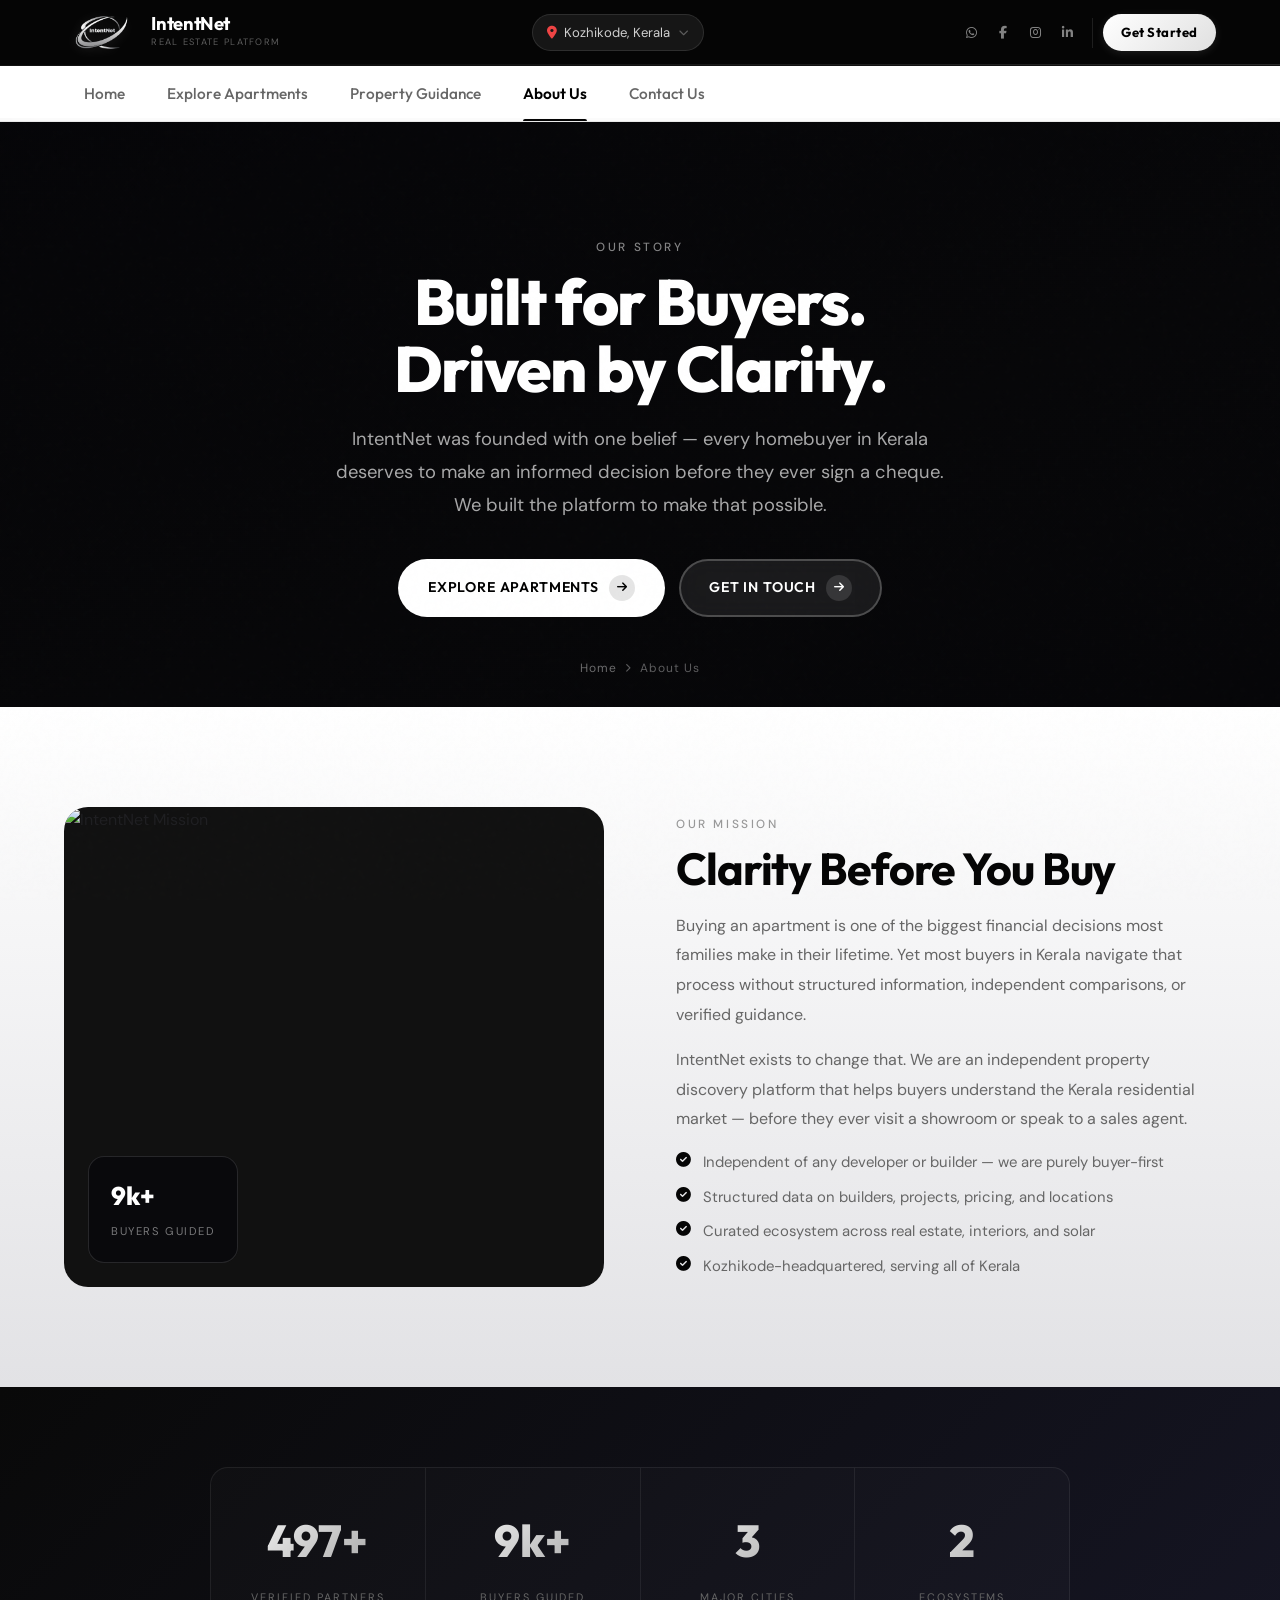
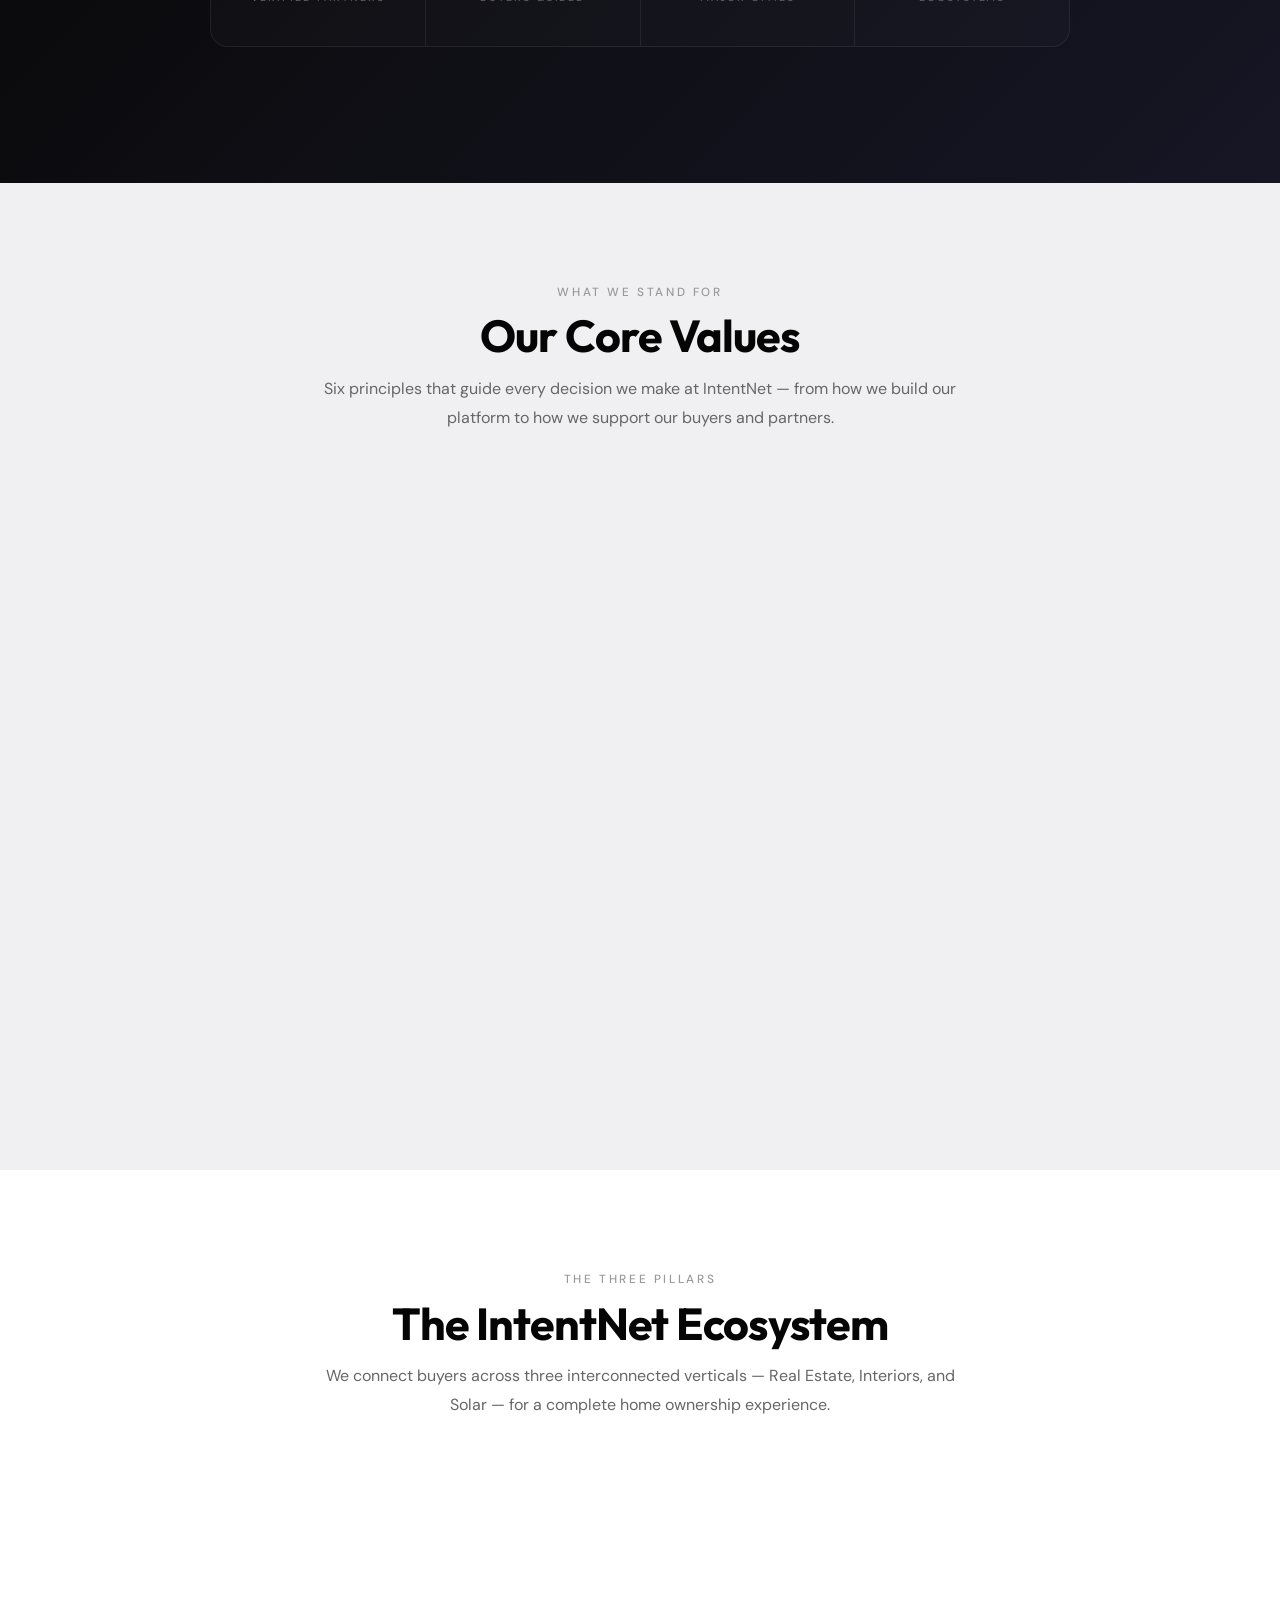
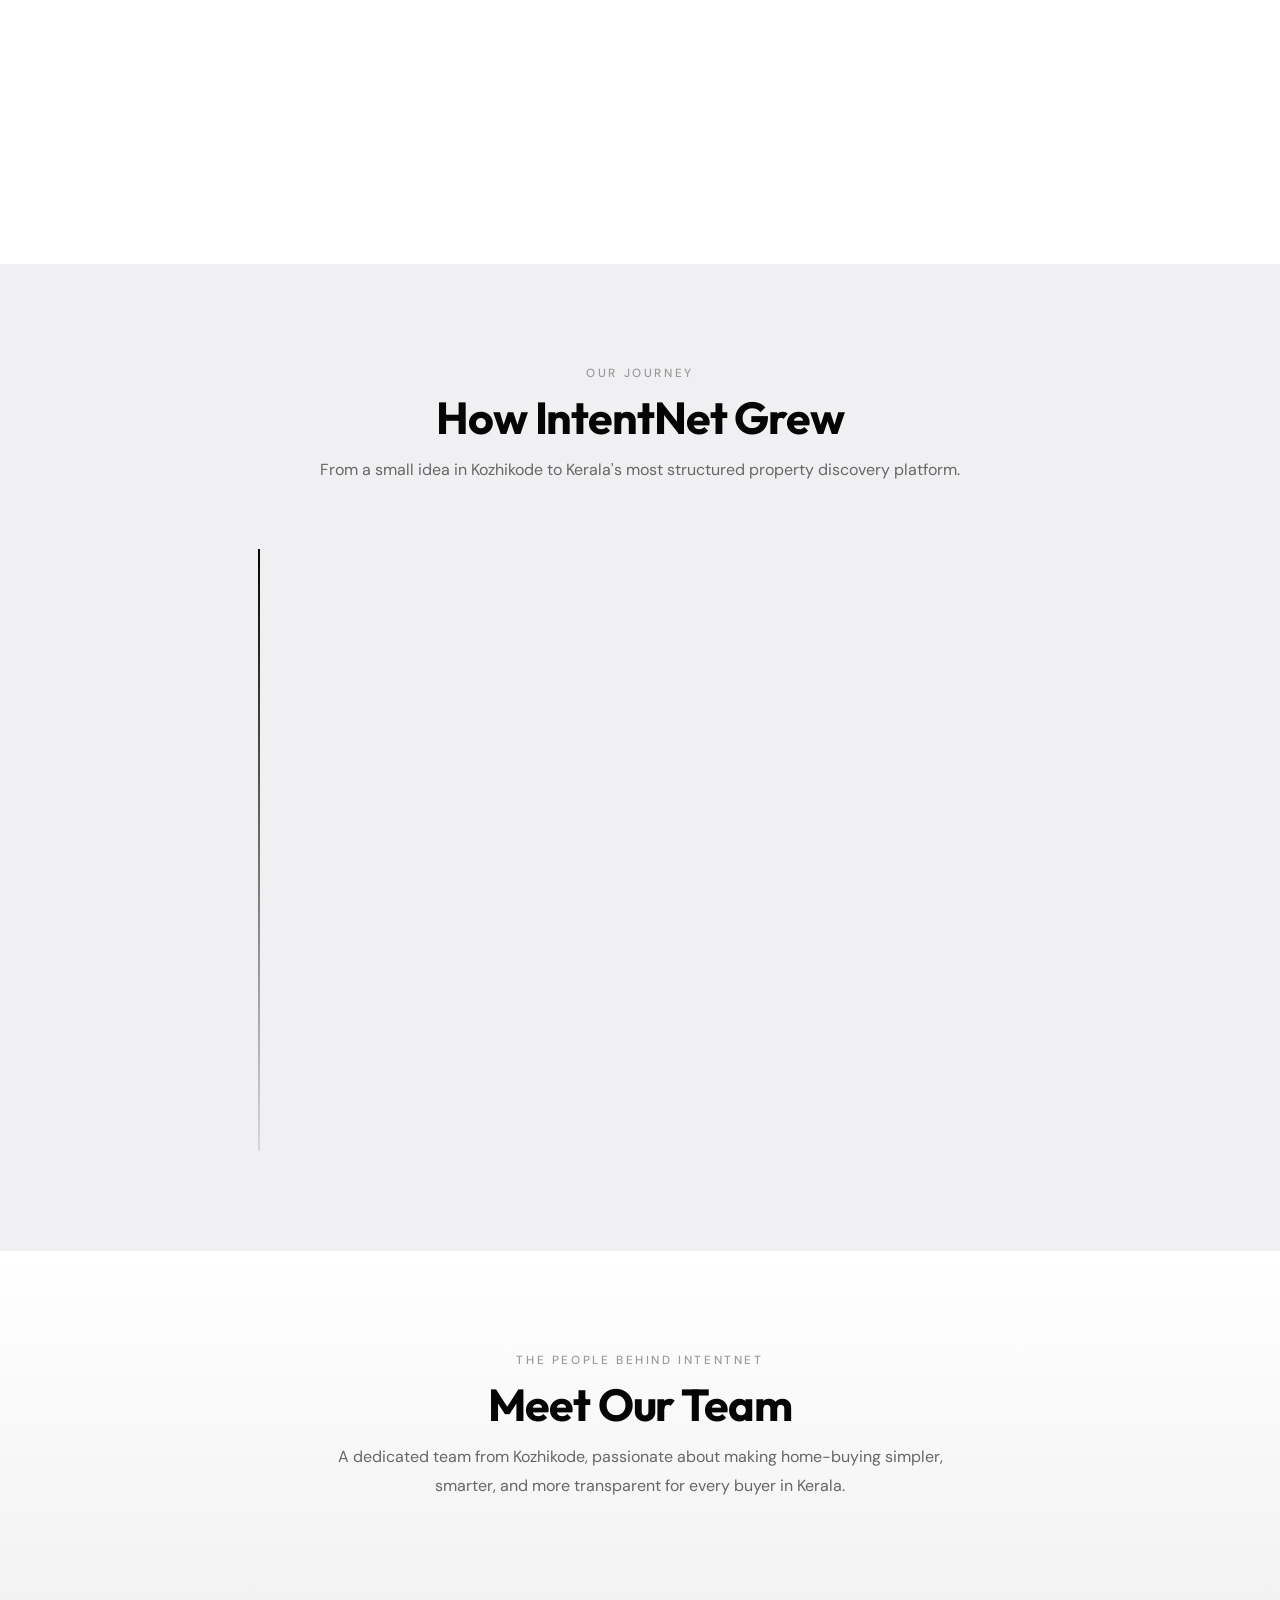
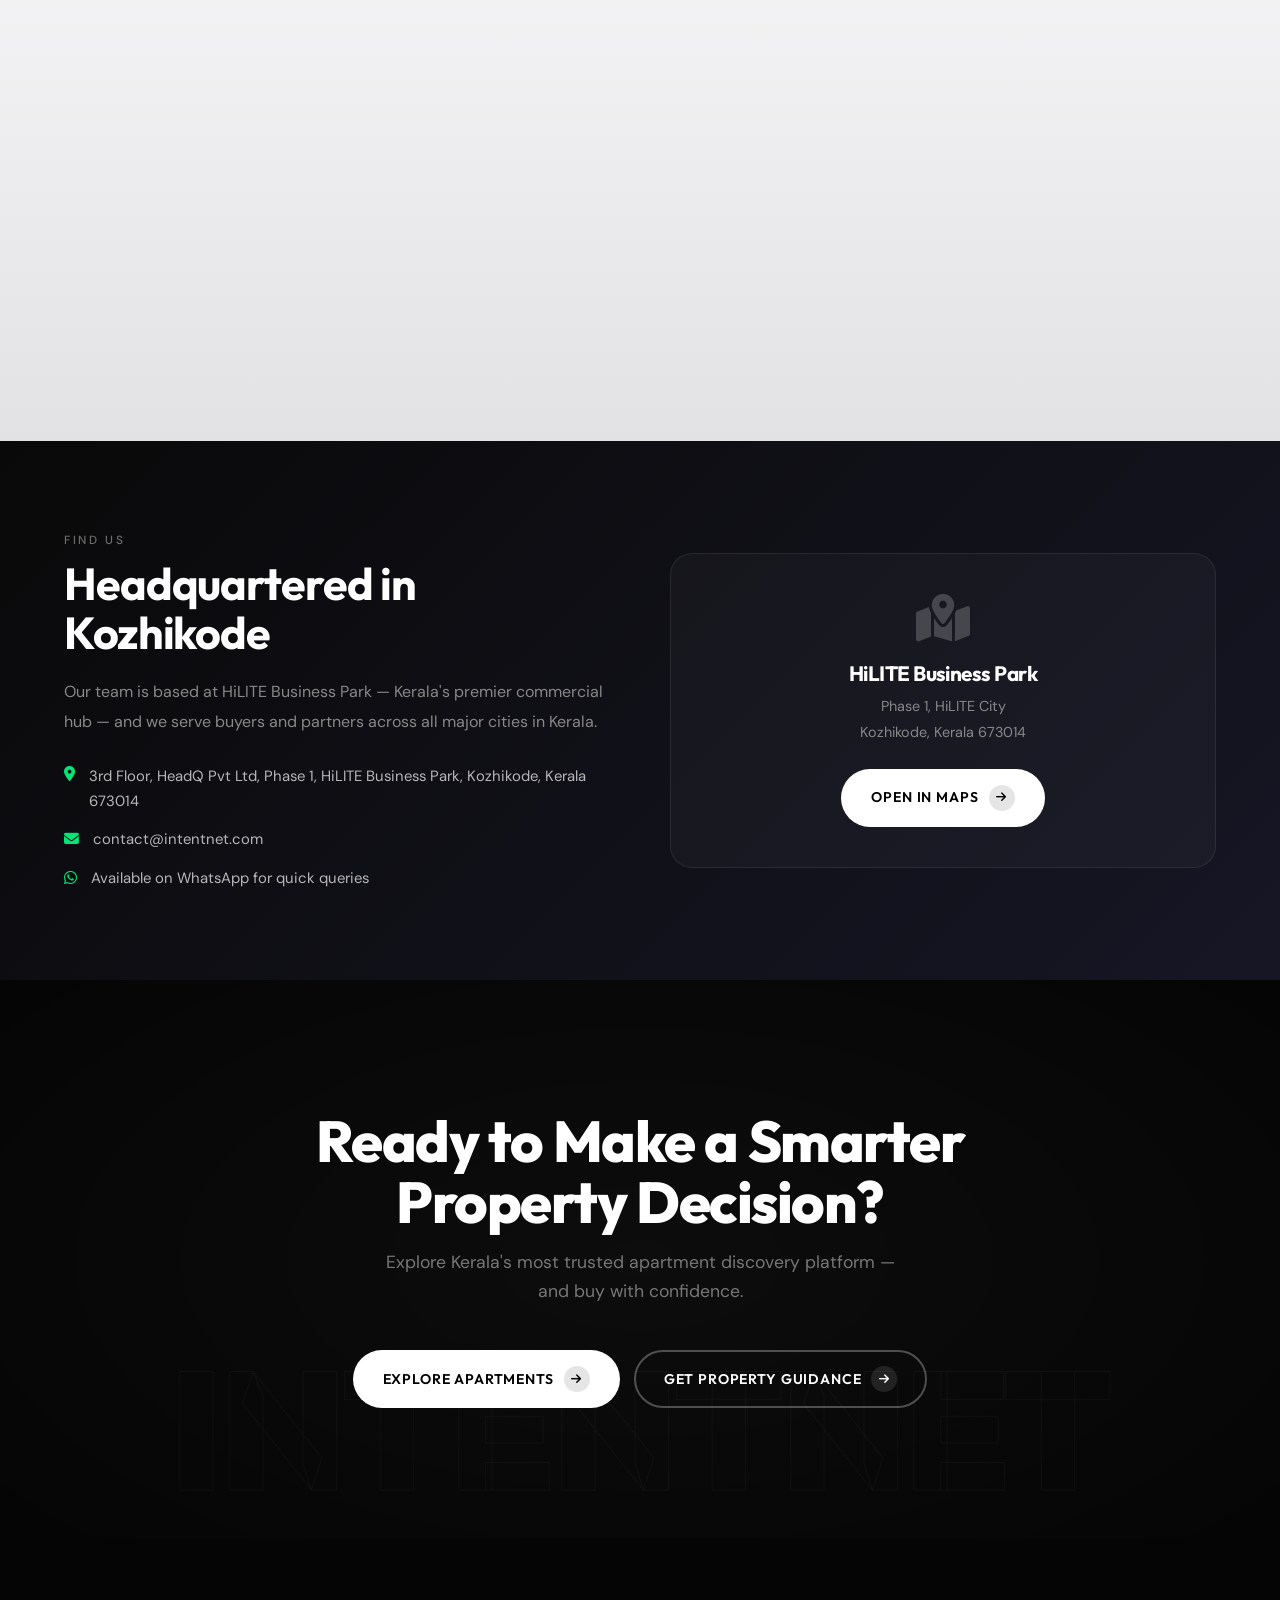
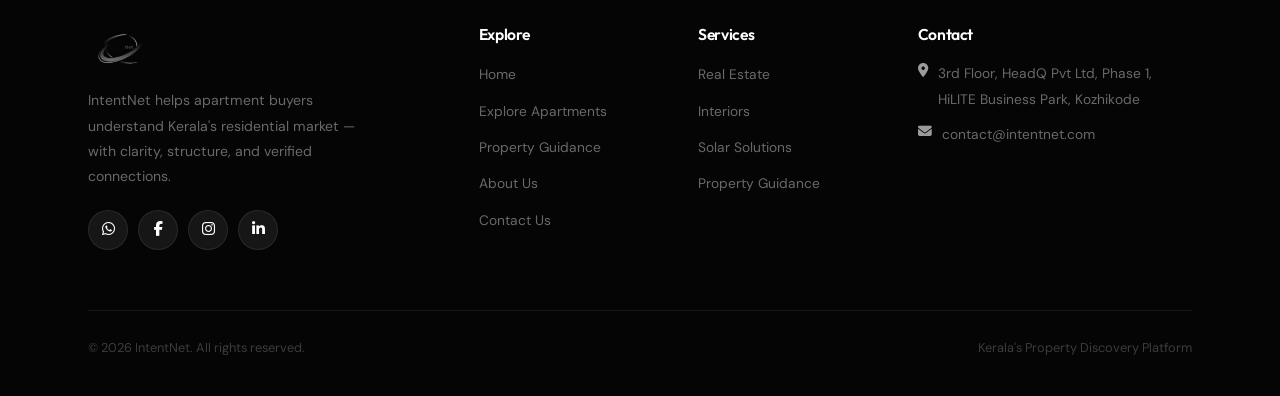
==== about.html @ 48955526 "19-03-2026" ====
<!DOCTYPE html>
<html lang="en">
<head>
<meta charset="UTF-8">
<meta name="viewport" content="width=device-width, initial-scale=1.0">
<title>About Us — IntentNet | Kerala Real Estate</title>
<link rel="icon" href="assets/favicon/favicon.ico" type="image/x-icon">
<link href="https://fonts.googleapis.com/css2?family=Outfit:wght@300;400;500;600;700;800;900&family=DM+Sans:ital,opsz,wght@0,9..40,300;0,9..40,400;0,9..40,500;0,9..40,600;1,9..40,300&family=Cormorant+Garamond:ital,wght@0,400;0,600;1,400&display=swap" rel="stylesheet">
<link rel="stylesheet" href="https://cdnjs.cloudflare.com/ajax/libs/font-awesome/6.4.0/css/all.min.css">
<link rel="stylesheet" href="styles.css">
<link rel="stylesheet" href="page-styles.css">
</head>
<body class="page-offset">

<!-- PROGRESS BAR -->
<div class="pbar" id="pbar"></div>

<!-- ============================================================ NAVBAR ============================================================ -->
<nav class="navbar" id="navbar">
  <div class="nt">
    <a href="index.html" class="nl">
      <img src="assets/logo/intentnet-logo.png" alt="IntentNet" onerror="this.style.display='none'">
      <div class="nl-text"><strong>IntentNet</strong><span>Real Estate Platform</span></div>
    </a>
    <div class="nav-loc">
      <i class="fa-solid fa-location-dot pin"></i>
      <span>Kozhikode, Kerala</span>
      <i class="fa-solid fa-chevron-down chev"></i>
    </div>
    <div class="nr">
      <div class="nsoc">
        <a href="#" aria-label="WhatsApp"><i class="fa-brands fa-whatsapp"></i></a>
        <a href="#" aria-label="Facebook"><i class="fa-brands fa-facebook-f"></i></a>
        <a href="#" aria-label="Instagram"><i class="fa-brands fa-instagram"></i></a>
        <a href="#" aria-label="LinkedIn"><i class="fa-brands fa-linkedin-in"></i></a>
      </div>
      <a href="contact.html" class="nav-pill">Get Started</a>
      <button class="ham" id="ham" aria-label="Open menu"><span></span><span></span><span></span></button>
    </div>
  </div>
  <div class="nb">
    <div class="nb-links">
      <a href="index.html">Home</a>
      <a href="explore_apartments.html">Explore Apartments</a>
      <a href="property_guidance.html">Property Guidance</a>
      <a href="about.html" class="active">About Us</a>
      <a href="contact.html">Contact Us</a>
    </div>
  </div>
</nav>

<!-- MOBILE MENU -->
<div class="mob-menu" id="mobMenu">
  <button class="mob-close" id="mc" aria-label="Close menu"><i class="fa-solid fa-xmark"></i></button>
  <nav class="mob-nav">
    <a href="index.html"><i class="fa-solid fa-house"></i> Home</a>
    <a href="explore_apartments.html"><i class="fa-solid fa-building"></i> Explore Apartments</a>
    <a href="property_guidance.html"><i class="fa-solid fa-handshake"></i> Property Guidance</a>
    <a href="about.html"><i class="fa-solid fa-users"></i> About Us</a>
    <a href="contact.html"><i class="fa-solid fa-envelope"></i> Contact Us</a>
  </nav>
  <div class="mob-soc">
    <a href="#"><i class="fa-brands fa-whatsapp"></i></a>
    <a href="#"><i class="fa-brands fa-facebook-f"></i></a>
    <a href="#"><i class="fa-brands fa-instagram"></i></a>
    <a href="#"><i class="fa-brands fa-linkedin-in"></i></a>
  </div>
</div>

<!-- ============================================================ PAGE HERO ============================================================ -->
<section class="pg-hero">
  <div class="pg-hero-bg" style="background-image:url('https://images.unsplash.com/photo-1600607687644-aac4c15cecb1?auto=format&fit=crop&w=2000&q=80');"></div>
  <div class="pg-hero-ov"></div>
  <div class="pg-hero-content rv">
    <span class="kicker">Our Story</span>
    <h1>Built for Buyers.<br>Driven by Clarity.</h1>
    <p>IntentNet was founded with one belief — every homebuyer in Kerala deserves to make an informed decision before they ever sign a cheque. We built the platform to make that possible.</p>
    <div class="pg-hero-btns">
      <a href="explore_apartments.html" class="btn btn-wh"><span class="btn-rip"></span>Explore Apartments<span class="btn-arr"><i class="fa-solid fa-arrow-right"></i></span></a>
      <a href="contact.html" class="btn" style="background:rgba(255,255,255,.08);color:#fff;border:2px solid rgba(255,255,255,.22);backdrop-filter:blur(10px);"><span class="btn-rip"></span>Get In Touch<span class="btn-arr" style="background:rgba(255,255,255,.12);"><i class="fa-solid fa-arrow-right"></i></span></a>
    </div>
  </div>
  <div class="pg-breadcrumb">
    <a href="index.html">Home</a>
    <i class="fa-solid fa-chevron-right"></i>
    <span>About Us</span>
  </div>
</section>

<!-- ============================================================ MISSION ============================================================ -->
<section class="pg-section pg-section-light">
  <div class="ab-mission">
    <div class="ab-mission-img rl">
      <img src="https://images.unsplash.com/photo-1600596542815-ffad4c1539a9?auto=format&fit=crop&w=900&q=80" alt="IntentNet Mission">
      <div class="ab-mission-img-badge">
        <strong class="cnt" data-to="10" data-s="k+">10k+</strong>
        <span>Buyers Guided</span>
      </div>
    </div>
    <div class="ab-mission-text rr">
      <span class="kicker">Our Mission</span>
      <h2>Clarity Before You Buy</h2>
      <p>Buying an apartment is one of the biggest financial decisions most families make in their lifetime. Yet most buyers in Kerala navigate that process without structured information, independent comparisons, or verified guidance.</p>
      <p>IntentNet exists to change that. We are an independent property discovery platform that helps buyers understand the Kerala residential market — before they ever visit a showroom or speak to a sales agent.</p>
      <ul>
        <li><i class="fa-solid fa-circle-check"></i>Independent of any developer or builder — we are purely buyer-first</li>
        <li><i class="fa-solid fa-circle-check"></i>Structured data on builders, projects, pricing, and locations</li>
        <li><i class="fa-solid fa-circle-check"></i>Curated ecosystem across real estate, interiors, and solar</li>
        <li><i class="fa-solid fa-circle-check"></i>Kozhikode-headquartered, serving all of Kerala</li>
      </ul>
    </div>
  </div>
</section>

<!-- ============================================================ STATS ============================================================ -->
<section class="pg-section pg-section-dark" style="padding:80px 5%;">
  <div class="pg-stats rv">
    <div class="pg-stat"><span class="pg-stat-n cnt" data-to="500" data-s="+">500+</span><span class="pg-stat-l">Verified Partners</span></div>
    <div class="pg-stat"><span class="pg-stat-n cnt" data-to="10" data-s="k+">10k+</span><span class="pg-stat-l">Buyers Guided</span></div>
    <div class="pg-stat"><span class="pg-stat-n cnt" data-to="4" data-s="">4</span><span class="pg-stat-l">Major Cities</span></div>
    <div class="pg-stat"><span class="pg-stat-n cnt" data-to="3" data-s="">3</span><span class="pg-stat-l">Ecosystems</span></div>
  </div>
</section>

<!-- ============================================================ VALUES ============================================================ -->
<section class="pg-section pg-section-grey">
  <div class="pg-title-block rv">
    <span class="kicker">What We Stand For</span>
    <h2>Our Core Values</h2>
    <p>Six principles that guide every decision we make at IntentNet — from how we build our platform to how we support our buyers and partners.</p>
  </div>
  <div class="ab-values">
    <div class="ab-val sg">
      <div class="ab-val-ic"><i class="fa-solid fa-eye"></i></div>
      <h3>Radical Transparency</h3>
      <p>We show buyers everything they need — pricing, builder track records, project status, and market comparisons — with nothing hidden.</p>
    </div>
    <div class="ab-val sg">
      <div class="ab-val-ic"><i class="fa-solid fa-scale-balanced"></i></div>
      <h3>Independence First</h3>
      <p>IntentNet is not owned by any developer or builder. Our recommendations are always buyer-first — never influenced by commissions.</p>
    </div>
    <div class="ab-val sg">
      <div class="ab-val-ic"><i class="fa-solid fa-shield-halved"></i></div>
      <h3>Verified Information</h3>
      <p>Every builder listing, project detail, and pricing range on IntentNet is verified by our team before it goes live.</p>
    </div>
    <div class="ab-val sg">
      <div class="ab-val-ic"><i class="fa-solid fa-leaf"></i></div>
      <h3>Sustainable Living</h3>
      <p>We actively promote solar-equipped homes and sustainable living choices as part of our ecosystem philosophy.</p>
    </div>
    <div class="ab-val sg">
      <div class="ab-val-ic"><i class="fa-solid fa-people-group"></i></div>
      <h3>Community Driven</h3>
      <p>We are rooted in Kerala. Our team, partners, and platform are built to serve the specific needs of Kerala home buyers.</p>
    </div>
    <div class="ab-val sg">
      <div class="ab-val-ic"><i class="fa-solid fa-lightbulb"></i></div>
      <h3>Continuous Innovation</h3>
      <p>We keep improving our platform — adding smarter filters, better comparisons, and more local market data every month.</p>
    </div>
  </div>
</section>

<!-- ============================================================ ECOSYSTEM ============================================================ -->
<section class="pg-section pg-section-white">
  <div class="pg-title-block rv">
    <span class="kicker">The Three Pillars</span>
    <h2>The IntentNet Ecosystem</h2>
    <p>We connect buyers across three interconnected verticals — Real Estate, Interiors, and Solar — for a complete home ownership experience.</p>
  </div>
  <div class="ab-eco-strip">
    <div class="ab-eco-card sg">
      <img src="https://images.unsplash.com/photo-1600596542815-ffad4c1539a9?auto=format&fit=crop&w=800&q=80" alt="Real Estate">
      <div class="ab-eco-ov">
        <span class="etag">Pillar 01</span>
        <h3>Real Estate</h3>
        <p>Verified listings of apartments, villas, and gated communities from trusted developers across Kerala's 4 major cities.</p>
      </div>
    </div>
    <div class="ab-eco-card sg">
      <img src="https://images.unsplash.com/photo-1600607687931-ce8a6c25118c?auto=format&fit=crop&w=800&q=80" alt="Interiors">
      <div class="ab-eco-ov">
        <span class="etag">Pillar 02</span>
        <h3>Interiors</h3>
        <p>World-class interior design studios offering bespoke home design, modular kitchens, and full-home turnkey packages.</p>
      </div>
    </div>
    <div class="ab-eco-card sg">
      <img src="https://images.unsplash.com/photo-1509391366360-2e959784a276?auto=format&fit=crop&w=800&q=80" alt="Solar">
      <div class="ab-eco-ov">
        <span class="etag">Pillar 03</span>
        <h3>Solar Solutions</h3>
        <p>Advanced residential solar installations — rooftop panels, battery storage, and grid integration for sustainable homes.</p>
      </div>
    </div>
  </div>
</section>

<!-- ============================================================ TIMELINE / STORY ============================================================ -->
<section class="pg-section pg-section-grey">
  <div class="pg-title-block rv">
    <span class="kicker">Our Journey</span>
    <h2>How IntentNet Grew</h2>
    <p>From a small idea in Kozhikode to Kerala's most structured property discovery platform.</p>
  </div>
  <div class="ab-timeline">
    <div class="ab-titem sg">
      <div class="ab-tdot">2022</div>
      <div class="ab-tbody">
        <div class="ab-tyr">2022 · Year One</div>
        <h3>The Idea Takes Shape</h3>
        <p>Founded in Kozhikode after our founders experienced firsthand how difficult it was for buyers to get unbiased information about Kerala's real estate market. IntentNet begins as a research-and-discovery tool for apartment buyers in Kozhikode.</p>
      </div>
    </div>
    <div class="ab-titem sg">
      <div class="ab-tdot">2023</div>
      <div class="ab-tbody">
        <div class="ab-tyr">2023 · Expanding the Platform</div>
        <h3>Kochi &amp; Thrissur Launch</h3>
        <p>We expanded coverage to Kochi and Thrissur, onboarded our first 100 verified builder partners, and launched structured comparison tools for apartment buyers. Over 2,000 buyers guided in the first full year.</p>
      </div>
    </div>
    <div class="ab-titem sg">
      <div class="ab-tdot">2024</div>
      <div class="ab-tbody">
        <div class="ab-tyr">2024 · The Ecosystem Vision</div>
        <h3>Interiors &amp; Solar Join the Platform</h3>
        <p>IntentNet evolves into a full home ecosystem — adding curated interior studios and solar solution providers alongside real estate listings. Thiruvananthapuram coverage goes live. 5,000+ buyers guided to date.</p>
      </div>
    </div>
    <div class="ab-titem sg">
      <div class="ab-tdot">2026</div>
      <div class="ab-tbody">
        <div class="ab-tyr">2026 · Present</div>
        <h3>Kerala's Leading Property Discovery Platform</h3>
        <p>500+ verified partners, 10,000+ buyers guided, and presence in all 4 major Kerala cities. IntentNet continues expanding its tools, data coverage, and partner network — always buyer-first.</p>
      </div>
    </div>
  </div>
</section>

<!-- ============================================================ TEAM ============================================================ -->
<section class="pg-section pg-section-light">
  <div class="pg-title-block rv">
    <span class="kicker">The People Behind IntentNet</span>
    <h2>Meet Our Team</h2>
    <p>A dedicated team from Kozhikode, passionate about making home-buying simpler, smarter, and more transparent for every buyer in Kerala.</p>
  </div>
  <div class="ab-team">
    <div class="ab-tmember sg">
      <div class="ab-tphoto">
        <img src="https://images.unsplash.com/photo-1507003211169-0a1dd7228f2d?auto=format&fit=crop&w=400&q=80" alt="Arjun Menon">
      </div>
      <h3>Arjun Menon</h3>
      <span>Co-Founder &amp; CEO</span>
      <div class="ab-tsoc">
        <a href="#"><i class="fa-brands fa-linkedin-in"></i></a>
        <a href="#"><i class="fa-brands fa-twitter"></i></a>
      </div>
    </div>
    <div class="ab-tmember sg">
      <div class="ab-tphoto">
        <img src="https://images.unsplash.com/photo-1494790108755-2616b612b047?auto=format&fit=crop&w=400&q=80" alt="Priya Nair">
      </div>
      <h3>Priya Nair</h3>
      <span>Co-Founder &amp; COO</span>
      <div class="ab-tsoc">
        <a href="#"><i class="fa-brands fa-linkedin-in"></i></a>
        <a href="#"><i class="fa-brands fa-instagram"></i></a>
      </div>
    </div>
    <div class="ab-tmember sg">
      <div class="ab-tphoto">
        <img src="https://images.unsplash.com/photo-1472099645785-5658abf4ff4e?auto=format&fit=crop&w=400&q=80" alt="Rahul Krishnan">
      </div>
      <h3>Rahul Krishnan</h3>
      <span>Head of Partnerships</span>
      <div class="ab-tsoc">
        <a href="#"><i class="fa-brands fa-linkedin-in"></i></a>
        <a href="#"><i class="fa-brands fa-whatsapp"></i></a>
      </div>
    </div>
    <div class="ab-tmember sg">
      <div class="ab-tphoto">
        <img src="https://images.unsplash.com/photo-1438761681033-6461ffad8d80?auto=format&fit=crop&w=400&q=80" alt="Divya Thomas">
      </div>
      <h3>Divya Thomas</h3>
      <span>Head of Product</span>
      <div class="ab-tsoc">
        <a href="#"><i class="fa-brands fa-linkedin-in"></i></a>
        <a href="#"><i class="fa-brands fa-twitter"></i></a>
      </div>
    </div>
  </div>
</section>

<!-- ============================================================ LOCATION ============================================================ -->
<section class="pg-section pg-section-dark" style="padding:90px 5%;">
  <div style="max-width:1160px;margin:0 auto;display:grid;grid-template-columns:1fr 1fr;gap:60px;align-items:center;">
    <div class="rl">
      <span class="kicker" style="color:rgba(255,255,255,.4);">Find Us</span>
      <h2 style="color:#fff;font-size:clamp(2rem,3.5vw,2.8rem);margin-bottom:20px;">Headquartered in Kozhikode</h2>
      <p style="color:#888;font-size:1rem;line-height:1.85;margin-bottom:28px;">Our team is based at HiLITE Business Park — Kerala's premier commercial hub — and we serve buyers and partners across all major cities in Kerala.</p>
      <div style="display:flex;flex-direction:column;gap:14px;">
        <div style="display:flex;align-items:flex-start;gap:14px;color:rgba(255,255,255,.7);font-size:.93rem;">
          <i class="fa-solid fa-location-dot" style="color:#00e676;margin-top:3px;flex-shrink:0;"></i>
          <span>3rd Floor, HeadQ Pvt Ltd, Phase 1, HiLITE Business Park, Kozhikode, Kerala 673014</span>
        </div>
        <div style="display:flex;align-items:center;gap:14px;color:rgba(255,255,255,.7);font-size:.93rem;">
          <i class="fa-solid fa-envelope" style="color:#00e676;flex-shrink:0;"></i>
          <span>contact@intentnet.com</span>
        </div>
        <div style="display:flex;align-items:center;gap:14px;color:rgba(255,255,255,.7);font-size:.93rem;">
          <i class="fa-brands fa-whatsapp" style="color:#00e676;flex-shrink:0;"></i>
          <span>Available on WhatsApp for quick queries</span>
        </div>
      </div>
    </div>
    <div class="rr" style="background:rgba(255,255,255,.03);border:1px solid rgba(255,255,255,.08);border-radius:22px;padding:40px;text-align:center;">
      <i class="fa-solid fa-map-location-dot" style="font-size:3rem;color:rgba(255,255,255,.2);margin-bottom:20px;"></i>
      <h3 style="color:#fff;font-size:1.3rem;margin-bottom:10px;">HiLITE Business Park</h3>
      <p style="color:#888;font-size:.9rem;line-height:1.75;margin-bottom:24px;">Phase 1, HiLITE City<br>Kozhikode, Kerala 673014</p>
      <a href="https://maps.google.com" target="_blank" rel="noopener" class="btn btn-wh" style="display:inline-flex;"><span class="btn-rip"></span>Open in Maps<span class="btn-arr"><i class="fa-solid fa-arrow-right"></i></span></a>
    </div>
  </div>
</section>

<!-- ============================================================ FINAL CTA ============================================================ -->
<section class="fcta">
  <div class="fwm">INTENTNET</div>
  <div class="container" style="position:relative;z-index:1;">
    <h2 class="rv">Ready to Make a Smarter<br>Property Decision?</h2>
    <p class="rv" style="transition-delay:.2s">Explore Kerala's most trusted apartment discovery platform — and buy with confidence.</p>
    <div class="fbtns rv" style="transition-delay:.4s">
      <a href="explore_apartments.html" class="btn btn-wh"><span class="btn-rip"></span>Explore Apartments<span class="btn-arr"><i class="fa-solid fa-arrow-right"></i></span></a>
      <a href="property_guidance.html" class="btn" style="background:transparent;color:#fff;border:2px solid rgba(255,255,255,.28);"><span class="btn-rip"></span>Get Property Guidance<span class="btn-arr" style="background:rgba(255,255,255,.1);color:#fff;"><i class="fa-solid fa-arrow-right"></i></span></a>
    </div>
  </div>
</section>

<!-- ============================================================ FOOTER ============================================================ -->
<footer class="foot">
  <div class="container">
    <div class="ftgrid">
      <div class="ftbrand">
        <img src="assets/logo/intentnet-logo.png" alt="IntentNet" onerror="this.alt='IntentNet'">
        <p>IntentNet helps apartment buyers understand Kerala's residential market — with clarity, structure, and verified connections.</p>
        <div class="ftsoc">
          <a href="#"><i class="fa-brands fa-whatsapp"></i></a>
          <a href="#"><i class="fa-brands fa-facebook-f"></i></a>
          <a href="#"><i class="fa-brands fa-instagram"></i></a>
          <a href="#"><i class="fa-brands fa-linkedin-in"></i></a>
        </div>
      </div>
      <div class="ftcol">
        <h5>Explore</h5>
        <ul>
          <li><a href="index.html">Home</a></li>
          <li><a href="explore_apartments.html">Explore Apartments</a></li>
          <li><a href="property_guidance.html">Property Guidance</a></li>
          <li><a href="about.html">About Us</a></li>
          <li><a href="contact.html">Contact Us</a></li>
        </ul>
      </div>
      <div class="ftcol">
        <h5>Services</h5>
        <ul>
          <li><a href="#">Real Estate</a></li>
          <li><a href="#">Interiors</a></li>
          <li><a href="#">Solar Solutions</a></li>
          <li><a href="property_guidance.html">Property Guidance</a></li>
        </ul>
      </div>
      <div class="ftcol ftadr">
        <h5>Contact</h5>
        <p><i class="fa-solid fa-location-dot"></i>3rd Floor, HeadQ Pvt Ltd, Phase 1, HiLITE Business Park, Kozhikode</p>
        <p><i class="fa-solid fa-envelope"></i>contact@intentnet.com</p>
      </div>
    </div>
    <div class="ftbar">
      <p>&copy; 2026 IntentNet. All rights reserved.</p>
      <p>Kerala's Property Discovery Platform</p>
    </div>
  </div>
</footer>

<script src="main.js"></script>
</body>
</html>
---- styles.css ----
/* ============================================================
   ROOT
   ============================================================ */
:root {
  --black: #050505;
  --dark: #1a1a1a;
  --sl: #e3e3ee;
  --sm: #e1e1e3;
  --sd: #cecece;
  --sg1: linear-gradient(135deg, #fcf7f7 0%, #ebedee 100%);
  --sg2: linear-gradient(180deg, #ffffff 0%, #e2e2e5 100%);
  --sg3: linear-gradient(135deg, #ece9e6 0%, #ffffff 100%);
  --td: #1f1f22;
  --tm: #666;
  --tl: #fff;
  --sh1: 0 4px 15px rgba(0, 0, 0, .05);
  --sh2: 0 10px 30px rgba(0, 0, 0, .08);
  --sh3: 0 20px 40px rgba(0, 0, 0, .12);
  --expo: cubic-bezier(0.16, 1, 0.3, 1);
  --smooth: cubic-bezier(0.25, 0.46, 0.45, 0.94);
}

/* ============================================================
   RESET & BASE
   ============================================================ */
* { margin: 0; padding: 0; box-sizing: border-box; }
html { scroll-behavior: smooth; }
body {
  font-family: 'DM Sans', sans-serif;
  color: var(--td);
  background: var(--sg1);
  overflow-x: hidden;
  line-height: 1.65;
  -webkit-font-smoothing: antialiased;
}
h1, h2, h3, h4, h5, h6 {
  font-family: 'Outfit', sans-serif;
  font-weight: 700;
  line-height: 1.08;
  letter-spacing: -.025em;
  color: var(--black);
}
a { text-decoration: none; color: inherit; }
ul { list-style: none; }
img { display: block; max-width: 100%; }

/* ============================================================
   PROGRESS BAR
   ============================================================ */
.pbar {
  position: fixed;
  top: 0; left: 0;
  height: 2px;
  width: 0%;
  background: var(--black);
  z-index: 99997;
  transition: width .1s linear;
}

/* ============================================================
   NOISE TEXTURE
   ============================================================ */
body::after {
  content: '';
  position: fixed;
  inset: 0;
  background-image: url("data:image/svg+xml,%3Csvg viewBox='0 0 200 200' xmlns='http://www.w3.org/2000/svg'%3E%3Cfilter id='n'%3E%3CfeTurbulence type='fractalNoise' baseFrequency='.75' numOctaves='4' stitchTiles='stitch'/%3E%3C/filter%3E%3Crect width='100%25' height='100%25' filter='url(%23n)' opacity='.025'/%3E%3C/svg%3E");
  pointer-events: none;
  z-index: 9999;
  opacity: .45;
}

/* ============================================================
   UTILITIES
   ============================================================ */
.container { max-width: 1260px; margin: 0 auto; padding: 0 24px; }
.tc { text-align: center; }
.page-offset { padding-top: 118px; }
.kicker {
  display: block;
  color: #999;
  text-transform: uppercase;
  letter-spacing: .22em;
  font-size: .74rem;
  margin-bottom: 10px;
  font-weight: 500;
}

@media (max-width: 900px) { .page-offset { padding-top: 66px; } }

/* ============================================================
   REVEAL ANIMATIONS
   ============================================================ */
.rv  { opacity: 0; transform: translateY(40px);  transition: opacity .7s var(--expo), transform .7s var(--expo); }
.rl  { opacity: 0; transform: translateX(-50px); transition: opacity .8s var(--expo), transform .8s var(--expo); }
.rr  { opacity: 0; transform: translateX(50px);  transition: opacity .8s var(--expo), transform .8s var(--expo); }
.rs  { opacity: 0; transform: scale(.92);        transition: opacity .8s var(--expo), transform .8s var(--expo); }
.sg  { opacity: 0; transform: translateY(30px);  transition: opacity .6s var(--expo), transform .6s var(--expo); }
.rv.on, .rl.on, .rr.on, .rs.on, .sg.on { opacity: 1; transform: none; }
.rs.on { transform: scale(1); }

/* ============================================================
   BUTTONS
   ============================================================ */
.btn {
  display: inline-flex;
  align-items: center;
  gap: 10px;
  padding: 14px 28px;
  font-family: 'Outfit', sans-serif;
  font-weight: 600;
  font-size: .88rem;
  border-radius: 50px;
  letter-spacing: .06em;
  text-transform: uppercase;
  border: 2px solid transparent;
  position: relative;
  overflow: hidden;
  transition: transform .4s var(--expo), box-shadow .4s ease, background .3s, color .3s;
}
.btn-rip {
  position: absolute; inset: 0;
  background: linear-gradient(105deg, transparent 25%, rgba(255,255,255,.18) 50%, transparent 75%);
  transform: translateX(-150%) skewX(-20deg);
  transition: transform .55s ease;
}
.btn:hover .btn-rip { transform: translateX(200%) skewX(-20deg); }
.btn-dk  { background: var(--black); color: #fff; }
.btn-dk:hover  { transform: translateY(-3px); box-shadow: 0 18px 40px rgba(0,0,0,.25); }
.btn-gh  { background: transparent; color: var(--black); border-color: rgba(0,0,0,.22); }
.btn-gh:hover  { background: var(--black); color: #fff; border-color: var(--black); }
.btn-wh  { background: #fff; color: #000; }
.btn-wh:hover  { background: var(--sl); transform: translateY(-3px); }
.btn-arr {
  display: inline-flex;
  align-items: center;
  justify-content: center;
  width: 26px; height: 26px;
  border-radius: 50%;
  font-size: .72rem;
  flex-shrink: 0;
  transition: transform .4s var(--expo);
}
.btn-dk .btn-arr { background: rgba(255,255,255,.18); }
.btn-gh .btn-arr { background: rgba(0,0,0,.07); }
.btn-wh .btn-arr { background: rgba(0,0,0,.1); }
.btn:hover .btn-arr { transform: rotate(-45deg); }

@media (max-width: 400px) {
  .btn { padding: 12px 20px; font-size: .82rem; }
}

/* ============================================================
   NAVBAR
   ============================================================ */
.navbar {
  position: fixed;
  top: 0; left: 0; right: 0;
  z-index: 10000;
  transition: transform .55s var(--expo);
}
.navbar.hide { transform: translateY(-100%); }

/* Top bar */
.nt {
  background: var(--black);
  height: 66px;
  padding: 0 5%;
  display: flex;
  align-items: center;
  justify-content: space-between;
  gap: 12px;
  border-bottom: 1px solid rgba(255,255,255,.05);
  position: relative;
  overflow: hidden;
}
.nt::after {
  content: '';
  position: absolute;
  bottom: 0; left: 0; right: 0;
  height: 1px;
  background: linear-gradient(90deg, transparent, rgba(255,255,255,.15), transparent);
  background-size: 200% 100%;
  animation: shimLine 4s ease-in-out infinite;
}
@keyframes shimLine {
  0%   { background-position: 200% 0; }
  100% { background-position: -200% 0; }
}

/* Logo */
.nl { display: flex; align-items: center; gap: 10px; flex-shrink: 0; min-width: 0; }
.nl img {
  height: 52px;
  object-fit: contain;
  filter: drop-shadow(0 1px 6px rgba(255,255,255,.12));
  transition: transform .4s var(--expo);
  flex-shrink: 0;
}
.nl:hover img { transform: scale(1.06); }
.nl-text { min-width: 0; }
.nl-text strong {
  display: block; color: #fff;
  font-family: 'Outfit', sans-serif;
  font-size: 1.15rem; font-weight: 700;
  letter-spacing: -.02em; line-height: 1;
  white-space: nowrap;
}
.nl-text span {
  display: block;
  color: rgba(255,255,255,.35);
  font-size: .58rem;
  letter-spacing: .14em;
  text-transform: uppercase;
  margin-top: 2px;
  white-space: nowrap;
}

/* Location pill */
.nav-loc {
  display: flex; align-items: center; gap: 7px;
  background: rgba(255,255,255,.07);
  border: 1px solid rgba(255,255,255,.1);
  border-radius: 50px;
  padding: 7px 14px;
  transition: background .3s;
  flex-shrink: 0;
}
.nav-loc:hover { background: rgba(255,255,255,.12); }
.nav-loc i.pin  { color: #e44; font-size: .82rem; }
.nav-loc span   { color: rgba(255,255,255,.8); font-size: .82rem; white-space: nowrap; }
.nav-loc i.chev { color: rgba(255,255,255,.3); font-size: .62rem; margin-left: 2px; }

/* Right group */
.nr { display: flex; align-items: center; gap: 8px; flex-shrink: 0; }

/* Social icons */
.nsoc {
  display: flex; align-items: center; gap: 2px;
  padding-right: 10px;
  border-right: 1px solid rgba(255,255,255,.1);
  margin-right: 2px;
}
.nsoc a {
  width: 30px; height: 30px;
  border-radius: 50%;
  display: flex; align-items: center; justify-content: center;
  color: rgba(255,255,255,.5);
  font-size: .8rem;
  transition: color .25s, background .25s;
}
.nsoc a:hover { color: #fff; background: rgba(255,255,255,.09); }

/* CTA pill */
.nav-pill {
  background: linear-gradient(135deg, #fff, #e0e0e0);
  color: #000;
  padding: 8px 18px;
  border-radius: 50px;
  font-family: 'Outfit', sans-serif;
  font-weight: 700;
  font-size: .82rem;
  letter-spacing: .04em;
  transition: transform .3s var(--expo), box-shadow .3s;
  box-shadow: 0 2px 10px rgba(255,255,255,.1);
  position: relative;
  overflow: hidden;
  white-space: nowrap;
  flex-shrink: 0;
}
.nav-pill::before {
  content: '';
  position: absolute; inset: 0;
  background: linear-gradient(135deg, rgba(255,255,255,.4), transparent);
  opacity: 0;
  transition: opacity .3s;
}
.nav-pill:hover { transform: translateY(-2px); box-shadow: 0 8px 24px rgba(255,255,255,.18); }
.nav-pill:hover::before { opacity: 1; }

/* Hamburger — flex-shrink:0 prevents it being pushed off-screen */
.ham {
  display: none;
  flex-direction: column;
  justify-content: center;
  gap: 5px;
  width: 38px; height: 38px;
  min-width: 38px;
  background: rgba(255,255,255,.07);
  border: 1px solid rgba(255,255,255,.1);
  border-radius: 9px;
  padding: 9px;
  transition: background .3s;
  flex-shrink: 0;
}
.ham:hover { background: rgba(255,255,255,.14); }
.ham span {
  display: block;
  height: 1.5px;
  background: #fff;
  border-radius: 2px;
  transition: transform .4s var(--expo), opacity .3s, width .3s;
}
.ham span:nth-child(2) { width: 70%; }
.ham.open span:nth-child(1) { transform: translateY(6.5px) rotate(45deg); }
.ham.open span:nth-child(2) { opacity: 0; transform: scaleX(0); }
.ham.open span:nth-child(3) { transform: translateY(-6.5px) rotate(-45deg); }

/* Bottom nav */
.nb {
  background: rgba(255,255,255,.97);
  backdrop-filter: blur(24px);
  -webkit-backdrop-filter: blur(24px);
  border-bottom: 1px solid rgba(0,0,0,.07);
  padding: 0 5%;
}
.nb-links { display: flex; align-items: center; gap: 2px; }
.nb-links a {
  font-family: 'Outfit', sans-serif;
  font-weight: 500;
  font-size: .96rem;
  color: rgba(0,0,0,.6);
  padding: 15px 20px;
  position: relative;
  transition: color .3s;
}
.nb-links a::after {
  content: '';
  position: absolute;
  bottom: 0; left: 20px; right: 20px;
  height: 2.5px;
  background: var(--black);
  transform: scaleX(0);
  transform-origin: center;
  transition: transform .38s var(--expo);
  border-radius: 2px 2px 0 0;
}
.nb-links a:hover,
.nb-links a.active { color: #000; }
.nb-links a:hover::after,
.nb-links a.active::after { transform: scaleX(1); }
.nb-links a.active { font-weight: 600; }

/* Scrolled state */
.navbar.scrolled .nt  { height: 54px; }
.navbar.scrolled .nl img { height: 42px; }

/* Navbar breakpoints */
@media (max-width: 900px) {
  .nb { display: none; }
  .ham { display: flex; }
  .nav-loc { display: none; }
  .nsoc { display: none; }
}
@media (max-width: 640px) {
  .nt { padding: 0 4%; gap: 8px; }
  .nl img { height: 44px; }
  .nav-pill { padding: 7px 13px; font-size: .78rem; }
}
@media (max-width: 440px) {
  .nl-text { display: none; }
  .nl img  { height: 40px; }
  .nav-pill { padding: 7px 11px; font-size: .75rem; }
  .ham { width: 36px; height: 36px; min-width: 36px; }
}
/* Extra tiny — keep pill + ham inside bar */
@media (max-width: 360px) {
  .nav-pill { padding: 6px 10px; font-size: .72rem; }
  .ham { width: 34px; height: 34px; min-width: 34px; }
  .nt { gap: 6px; }
}

/* ============================================================
   MOBILE MENU
   ============================================================ */
.mob-menu {
  position: fixed; inset: 0;
  z-index: 11000;
  background: rgba(5,5,5,.98);
  display: flex;
  flex-direction: column;
  align-items: center;
  justify-content: center;
  overflow: hidden;
  overflow-y: auto;
  padding: 80px 20px 40px;
  transform: translateX(100%);
  opacity: 0;
  visibility: hidden;
  transition: transform .5s var(--expo), opacity .3s, visibility .3s;
}
.mob-menu.open { transform: none; opacity: 1; visibility: visible; }
.mob-close {
  position: fixed; top: 18px; right: 20px;
  width: 46px; height: 46px;
  border-radius: 50%;
  background: rgba(255,255,255,.08);
  border: 1px solid rgba(255,255,255,.1);
  color: #fff; font-size: 1.2rem;
  display: flex; align-items: center; justify-content: center;
  transition: background .3s;
  z-index: 11001;
}
.mob-close:hover { background: rgba(255,255,255,.18); }
.mob-nav {
  display: flex; flex-direction: column; gap: 8px;
  width: 100%; max-width: 320px;
}
.mob-nav a {
  color: #fff;
  font-family: 'Outfit', sans-serif;
  font-size: 1.1rem; font-weight: 600;
  padding: 14px 20px;
  border-radius: 14px;
  background: rgba(255,255,255,.04);
  border: 1px solid rgba(255,255,255,.07);
  display: flex; align-items: center; gap: 12px;
  transition: background .3s, transform .35s var(--expo);
}
.mob-nav a:hover { background: rgba(255,255,255,.1); transform: translateX(6px); }
.mob-nav a i { font-size: 1rem; color: rgba(255,255,255,.38); }
.mob-soc { display: flex; gap: 12px; margin-top: 28px; }
.mob-soc a {
  width: 44px; height: 44px;
  border-radius: 50%;
  background: rgba(255,255,255,.08);
  border: 1px solid rgba(255,255,255,.1);
  color: #fff; font-size: .95rem;
  display: flex; align-items: center; justify-content: center;
  transition: background .3s;
}
.mob-soc a:hover { background: rgba(255,255,255,.2); }

/* ============================================================
   HERO — CINEMATIC SPLIT
   ============================================================ */
.hero {
  min-height: 100vh;
  display: grid;
  grid-template-columns: 1fr 1fr;
  position: relative;
  overflow: hidden;
}
@media (max-width: 900px) { .hero { grid-template-columns: 1fr; min-height: auto; } }

/* LEFT PANEL */
.hero-left {
  display: flex;
  flex-direction: column;
  justify-content: center;
  padding: 110px 52px 90px 7%;
  position: relative;
  z-index: 2;
  background: linear-gradient(135deg, #fcf7f7 0%, #ebedee 100%);
}
@media (max-width: 1200px) { .hero-left { padding: 110px 40px 90px 5%; } }
@media (max-width: 900px)  { .hero-left { padding: 72px 5% 56px; text-align: center; order: 2; } }
@media (max-width: 480px)  { .hero-left { padding: 56px 5% 44px; } }

/* Dot grid */
.hero-left::before {
  content: '';
  position: absolute; inset: 0;
  background-image: radial-gradient(rgba(0,0,0,.06) 1px, transparent 1px);
  background-size: 28px 28px;
  mask-image: radial-gradient(ellipse 100% 100% at 0% 50%, #000 20%, transparent 80%);
  pointer-events: none;
}

/* Animated edge accent */
.hero-left-acc {
  position: absolute; right: 0; top: 15%; bottom: 15%;
  width: 1px;
  background: linear-gradient(to bottom, transparent, rgba(0,0,0,.1) 30%, rgba(0,0,0,.1) 70%, transparent);
}
.hero-left-acc::before {
  content: '';
  position: absolute; top: 0; left: 0;
  width: 100%; height: 40%;
  background: linear-gradient(to bottom, transparent, rgba(0,0,0,.4));
  animation: accDrop 3s ease-in-out infinite;
}
@keyframes accDrop {
  0%   { top: 0; height: 0; opacity: 0; }
  30%  { opacity: 1; }
  70%  { opacity: 1; }
  100% { top: 60%; height: 40%; opacity: 0; }
}
@media (max-width: 900px) { .hero-left-acc { display: none; } }

@keyframes hItemIn { to { opacity: 1; transform: none; } }

/* Year tag */
.hero-yr {
  display: inline-flex; align-items: center; gap: 8px;
  margin-bottom: 22px;
  font-size: .7rem; letter-spacing: .25em; text-transform: uppercase;
  color: rgba(0,0,0,.35); font-weight: 500;
  opacity: 0; transform: translateY(16px);
  animation: hItemIn .5s var(--expo) .1s forwards;
}
.hero-yr-line { width: 28px; height: 1px; background: rgba(0,0,0,.2); }
@media (max-width: 900px) { .hero-yr { justify-content: center; } }

/* Badge */
.hbadge {
  display: inline-flex; align-items: center; gap: 9px;
  background: rgba(0,0,0,.06);
  border: 1px solid rgba(0,0,0,.1);
  padding: 7px 18px; border-radius: 50px;
  font-family: 'Outfit', sans-serif;
  font-size: .8rem; font-weight: 600;
  margin-bottom: 20px; letter-spacing: .05em;
  align-self: flex-start;
  opacity: 0; transform: translateY(16px);
  animation: hItemIn .5s var(--expo) .2s forwards, bpulse 3s ease-in-out 1.5s infinite;
}
@media (max-width: 900px) { .hbadge { align-self: center; } }
.bdot { width: 7px; height: 7px; background: #000; border-radius: 50%; flex-shrink: 0; animation: bdot 1.8s ease-in-out infinite; }
@keyframes bdot  { 0%, 100% { opacity: 1; transform: scale(1); } 50% { opacity: .3; transform: scale(.6); } }
@keyframes bpulse { 0%, 100% { box-shadow: 0 0 0 0 rgba(0,0,0,.06); } 50% { box-shadow: 0 0 0 7px rgba(0,0,0,0); } }

/* Title */
.htit {
  font-size: clamp(2.4rem, 4vw, 4.2rem);
  margin-bottom: 18px;
  background: linear-gradient(135deg, #000 0%, #3a3a3a 100%);
  background-clip: text;
  -webkit-background-clip: text;
  -webkit-text-fill-color: transparent;
  line-height: 1.05;
}
.hw {
  display: inline-block;
  opacity: 0;
  transform: translateY(28px);
  transition: opacity .45s var(--expo), transform .45s var(--expo);
}
.hw.show { opacity: 1; transform: none; }

/* Subtext */
.hsub {
  font-size: 1.05rem; color: var(--tm);
  margin-bottom: 18px; max-width: 46ch; line-height: 1.75;
  opacity: 0; transform: translateY(16px);
  animation: hItemIn .5s var(--expo) .55s forwards;
}
@media (max-width: 900px) { .hsub { margin: 0 auto 18px; } }

/* Trust pills */
.htrust {
  display: flex; align-items: center; gap: 6px; flex-wrap: wrap;
  margin-bottom: 32px;
  opacity: 0; transform: translateY(16px);
  animation: hItemIn .5s var(--expo) .68s forwards;
}
@media (max-width: 900px) { .htrust { justify-content: center; } }
.htp {
  display: inline-flex; align-items: center; gap: 7px;
  background: #fff; border: 1px solid rgba(0,0,0,.08);
  border-radius: 50px; padding: 7px 14px;
  font-size: .76rem; font-weight: 500; color: rgba(0,0,0,.6);
  box-shadow: 0 2px 8px rgba(0,0,0,.05);
  transition: transform .3s var(--expo), box-shadow .3s;
}
.htp:hover { transform: translateY(-2px); box-shadow: 0 6px 18px rgba(0,0,0,.1); }
.htp i { font-size: .72rem; color: #000; }

/* CTA buttons */
.ha {
  display: flex; gap: 12px; flex-wrap: wrap;
  opacity: 0; transform: translateY(16px);
  animation: hItemIn .5s var(--expo) .8s forwards;
}
@media (max-width: 900px) { .ha { justify-content: center; } }
@media (max-width: 400px) {
  .ha { flex-direction: column; align-items: center; }
  .ha .btn { width: 100%; justify-content: center; }
}

/* Mini stats strip */
.hero-stats {
  display: flex; align-items: center; gap: 24px;
  margin-top: 28px; padding-top: 22px;
  border-top: 1px solid rgba(0,0,0,.08);
  opacity: 0; transform: translateY(16px);
  animation: hItemIn .5s var(--expo) .95s forwards;
}
@media (max-width: 900px) { .hero-stats { justify-content: center; } }
@media (max-width: 380px) { .hero-stats { flex-wrap: wrap; gap: 14px; } }
.hsi { text-align: left; }
.hsi-n { font-family: 'Outfit', sans-serif; font-size: 1.5rem; font-weight: 800; color: #000; line-height: 1; display: block; }
.hsi-l { font-size: .66rem; color: rgba(0,0,0,.38); text-transform: uppercase; letter-spacing: .12em; margin-top: 3px; display: block; }
.hsd  { width: 1px; height: 30px; background: rgba(0,0,0,.1); flex-shrink: 0; }

/* RIGHT PANEL */
.hero-right { position: relative; overflow: hidden; background: #0a0a0a; }
@media (max-width: 900px) { .hero-right { height: 400px; order: 1; } }
@media (max-width: 480px) { .hero-right { height: 280px; } }

.hero-bg {
  position: absolute; inset: 0;
  background: url('https://images.unsplash.com/photo-1600607687939-ce8a6c25118c?auto=format&fit=crop&w=1400&q=90') center/cover no-repeat #0a0a0a;
  animation: kb 18s ease-in-out infinite alternate;
}
@keyframes kb {
  0%   { transform: scale(1) translate(0, 0); }
  100% { transform: scale(1.1) translate(-1.5%, -1%); }
}
.hero-ov {
  position: absolute; inset: 0;
  background: linear-gradient(135deg, rgba(5,5,8,.85) 0%, rgba(5,5,8,.45) 55%, rgba(5,5,8,.2) 100%);
}

/* Floating tag — absolute, never displaces stat card */
.hero-tag {
  position: absolute; top: 28px; right: 28px; z-index: 3;
  background: rgba(255,255,255,.1); backdrop-filter: blur(14px);
  border: 1px solid rgba(255,255,255,.14); border-radius: 50px;
  padding: 7px 16px; font-size: .68rem; font-weight: 500;
  color: rgba(255,255,255,.72); letter-spacing: .12em; text-transform: uppercase;
  animation: ftag 4s ease-in-out infinite;
}
@keyframes ftag { 0%, 100% { transform: translateY(0); } 50% { transform: translateY(-5px); } }
@media (max-width: 480px) { .hero-tag { display: none; } }

/* Floating decorative cards */
.hfc {
  position: absolute;
  background: rgba(255,255,255,.09); backdrop-filter: blur(16px);
  border: 1px solid rgba(255,255,255,.13);
  border-radius: 14px; padding: 12px 15px;
  pointer-events: none; z-index: 2;
}
.hfc1 { top: 20%; left: 6%; animation: fc1 6s ease-in-out infinite; }
.hfc2 { top: 44%; right: 5%; animation: fc2 7.5s ease-in-out infinite; }
@keyframes fc1 { 0%, 100% { transform: translateY(0) rotate(-2deg); } 50% { transform: translateY(-10px) rotate(-1deg); } }
@keyframes fc2 { 0%, 100% { transform: translateY(0) rotate(1.5deg); } 50% { transform: translateY(-8px) rotate(2deg); } }
.hfc-l { font-size: .57rem; color: rgba(255,255,255,.42); text-transform: uppercase; letter-spacing: .16em; margin-bottom: 3px; display: block; }
.hfc-v { font-family: 'Outfit', sans-serif; font-size: 1rem; font-weight: 700; color: #fff; display: block; }
.hfc-s { font-size: .62rem; color: rgba(255,255,255,.36); display: block; margin-top: 2px; }
@media (max-width: 900px) { .hfc { display: none; } }

/* Stat card container — anchored to bottom */
.hero-rc {
  display: flex;
  flex-direction: column;
  justify-content: flex-end;
  padding: 36px;

  margin-top: 90px; /* desktop */
}

/* Tablet */
@media (max-width: 768px) {
  .hero-rc {
    margin-top: 50px;
    padding: 28px;
  }
}

/* Mobile */
@media (max-width: 480px) {
  .hero-rc {
    margin-top: 10px; /* 🔥 reduce gap */
    padding: 20px;
  }
}
/* ── GLASS STAT PANEL ─────────────────────────────── */
.hsp {
  background: rgba(8,8,12,.75);
  backdrop-filter: blur(30px);
  -webkit-backdrop-filter: blur(30px);
  border: 1px solid rgba(255,255,255,.14);
  border-radius: 22px;
  padding: 28px 30px;
  position: relative;
  overflow: hidden;
  box-shadow: 0 24px 60px rgba(0,0,0,.5), inset 0 1px 0 rgba(255,255,255,.1);
}
/* Compact padding on mobile so panel doesn't overflow */
@media (max-width: 900px) {
  .hsp { padding: 20px 22px; border-radius: 18px; }
}
@media (max-width: 480px) {
  .hsp { padding: 16px 18px; border-radius: 14px; }
}

.hsp::before {
  content: '';
  position: absolute; inset: 0;
  background: linear-gradient(110deg, transparent 30%, rgba(255,255,255,.07) 50%, transparent 70%);
  transform: translateX(-120%);
  animation: csw 4s ease-in-out infinite;
}
@keyframes csw { 0% { transform: translateX(-120%); } 100% { transform: translateX(220%); } }

.hsp-top {
  display: flex; align-items: center; justify-content: space-between;
  margin-bottom: 20px; padding-bottom: 18px;
  border-bottom: 1px solid rgba(255,255,255,.1);
}
@media (max-width: 480px) { .hsp-top { margin-bottom: 14px; padding-bottom: 12px; } }

.hsp-logo { display: flex; align-items: center; gap: 10px; }
.hsp-logo img { height: 30px; filter: brightness(0) invert(1); }
.hsp-logo span { color: #fff; font-family: 'Outfit', sans-serif; font-weight: 700; font-size: 1.05rem; letter-spacing: -.02em; }

@media (max-width: 480px) {
  .hsp-logo img { height: 24px; }
  .hsp-logo span { font-size: .92rem; }
}

.hsp-live { display: flex; align-items: center; gap: 6px; font-size: .62rem; color: rgba(255,255,255,.45); letter-spacing: .1em; text-transform: uppercase; }
.hsp-ld { width: 7px; height: 7px; background: #00e676; border-radius: 50%; flex-shrink: 0; animation: lp 2s ease-in-out infinite; }
@keyframes lp { 0%, 100% { box-shadow: 0 0 0 0 rgba(0,230,118,.4); } 50% { box-shadow: 0 0 0 6px rgba(0,230,118,0); } }

.hsp-nums { display: grid; grid-template-columns: repeat(3,1fr); margin-bottom: 22px; }
@media (max-width: 480px) { .hsp-nums { margin-bottom: 14px; } }

.hsp-n { text-align: center; padding: 8px 6px; position: relative; }
@media (max-width: 480px) { .hsp-n { padding: 5px 4px; } }
.hsp-n:not(:last-child)::after {
  content: ''; position: absolute; right: 0; top: 10%; bottom: 10%;
  width: 1px; background: rgba(255,255,255,.1);
}
.hsp-n h4 {
  font-size: 2rem; font-weight: 800;
  background: linear-gradient(135deg, #fff 0%, #aaa 100%);
  background-clip: text; -webkit-background-clip: text; -webkit-text-fill-color: transparent;
  margin-bottom: 5px; line-height: 1;
}
@media (max-width: 900px) { .hsp-n h4 { font-size: 1.7rem; } }
@media (max-width: 480px) { .hsp-n h4 { font-size: 1.45rem; margin-bottom: 3px; } }

.hsp-n p { font-size: .62rem; color: rgba(255,255,255,.44); text-transform: uppercase; letter-spacing: 1.3px; line-height: 1.45; }
@media (max-width: 480px) { .hsp-n p { font-size: .56rem; letter-spacing: .8px; } }

.hsp-list { list-style: none; display: flex; flex-direction: column; gap: 11px; }
@media (max-width: 480px) { .hsp-list { gap: 8px; } }
.hsp-list li {
  display: flex; align-items: center; gap: 10px;
  font-size: .88rem; color: rgba(255,255,255,.72);
  transition: color .25s, transform .25s;
}
@media (max-width: 480px) { .hsp-list li { font-size: .78rem; gap: 8px; } }
.hsp-list li:hover { color: #fff; transform: translateX(4px); }
.hsp-list li i { color: #00e676; font-size: .84rem; flex-shrink: 0; }

/* Scroll hint */
.hscroll {
  position: absolute; bottom: 24px; left: 25%;
  transform: translateX(-50%);
  display: flex; flex-direction: column; align-items: center; gap: 6px;
  z-index: 3;
}
.hst { font-size: .58rem; letter-spacing: 3px; text-transform: uppercase; color: rgba(0,0,0,.3); }
.hsb {
  width: 1px; height: 44px;
  background: linear-gradient(to bottom, rgba(0,0,0,.4), transparent);
  animation: sp 2.2s ease-in-out infinite;
}
@keyframes sp {
  0%   { transform: scaleY(0); transform-origin: top; opacity: 0; }
  50%  { transform: scaleY(1); opacity: 1; }
  100% { transform: scaleY(0); transform-origin: bottom; opacity: 0; }
}
@media (max-width: 900px) { .hscroll { display: none; } }

/* ============================================================
   MARQUEE
   ============================================================ */
.mq { background: #000; padding: 13px 0; overflow: hidden; position: relative; }
.mq::before, .mq::after { content: ''; position: absolute; top: 0; bottom: 0; width: 80px; z-index: 1; }
.mq::before { left: 0; background: linear-gradient(to right, #000, transparent); }
.mq::after  { right: 0; background: linear-gradient(to left, #000, transparent); }
.mq-t { display: flex; width: max-content; animation: mqs 28s linear infinite; }
@keyframes mqs { 0% { transform: translateX(0); } 100% { transform: translateX(-50%); } }
.mq-i {
  display: flex; align-items: center; gap: 14px; padding: 0 26px;
  color: rgba(255,255,255,.5);
  font-family: 'Outfit', sans-serif; font-size: .78rem; font-weight: 500;
  letter-spacing: .18em; text-transform: uppercase; white-space: nowrap;
}
.mq-d { width: 4px; height: 4px; background: rgba(255,255,255,.22); border-radius: 50%; flex-shrink: 0; }

/* ============================================================
   MARKET REALITY
   ============================================================ */
.market { padding: 100px 5%; background: var(--sg2); }
.mk-grid { display: grid; grid-template-columns: 1fr 1fr; gap: 72px; align-items: start; max-width: 1200px; margin: 0 auto; }
@media (max-width: 960px) { .mk-grid { grid-template-columns: 1fr; gap: 44px; } }
.mk-l h2 { font-size: clamp(1.9rem, 3.2vw, 2.8rem); margin-bottom: 16px; }
.mk-l p  { font-size: 1rem; color: var(--tm); line-height: 1.8; margin-bottom: 18px; }
.fac-grid { display: grid; grid-template-columns: 1fr 1fr; gap: 10px; margin-top: 8px; }
@media (max-width: 420px) { .fac-grid { grid-template-columns: 1fr; } }
.fac {
  display: flex; align-items: center; gap: 10px;
  background: #fff; border: 1px solid rgba(0,0,0,.07);
  border-radius: 12px; padding: 12px 15px;
  font-size: .85rem; font-weight: 500;
  box-shadow: var(--sh1);
  transition: transform .35s var(--expo), box-shadow .35s;
}
.fac:hover { transform: translateY(-4px); box-shadow: var(--sh2); }
.fac i { font-size: .86rem; color: #555; flex-shrink: 0; }
.mk-r { background: #fff; border-radius: 22px; padding: 38px; box-shadow: var(--sh2); border: 1px solid rgba(0,0,0,.05); }
.mk-r h3 { font-size: 1.35rem; margin-bottom: 14px; }
.mk-r p  { color: #666; font-size: .93rem; line-height: 1.8; }
.mkhigh  { background: linear-gradient(135deg, #0a0a0a, #1a1a1a); color: #fff; border-radius: 14px; padding: 26px 28px; margin-top: 18px; }
.mkhigh p { color: rgba(255,255,255,.66); font-size: .9rem; line-height: 1.8; margin: 0; }
.mkhigh strong { color: #fff; }

/* ============================================================
   SPLIT SECTION (What IntentNet Does)
   ============================================================ */
.split { padding: 0 5% 90px; }
.scard {
  display: grid; grid-template-columns: 1fr 1fr;
  max-width: 1160px; margin: 0 auto;
  border-radius: 24px; overflow: hidden;
  box-shadow: 0 24px 70px rgba(0,0,0,.1);
  background: #fff;
  transition: box-shadow .5s;
}
.scard:hover { box-shadow: 0 40px 90px rgba(0,0,0,.14); }
@media (max-width: 960px) { .scard { grid-template-columns: 1fr; } }
.simg { position: relative; overflow: hidden; min-height: 360px; background: #111; }
.simg img { width: 100%; height: 100%; object-fit: cover; display: block; transition: transform .9s var(--expo); }
.scard:hover .simg img { transform: scale(1.06); }
.simg-p { padding: 24px 0 24px 24px; background: #fff; }
.simg-p img { border-radius: 16px; box-shadow: var(--sh2); }
.sbody { padding: 56px 48px; display: flex; flex-direction: column; justify-content: center; gap: 16px; }
@media (max-width: 960px) { .sbody { padding: 40px 28px; } }
.sfeat { display: flex; align-items: flex-start; gap: 12px; font-size: .88rem; color: #555; margin-top: 4px; }
.sfeat-ic {
  width: 30px; height: 30px; background: #f0f0f0;
  border-radius: 8px;
  display: flex; align-items: center; justify-content: center;
  flex-shrink: 0; font-size: .76rem; color: #333;
  transition: background .3s, transform .3s;
}
.sfeat:hover .sfeat-ic { background: #000; color: #fff; transform: scale(1.1); }

/* ============================================================
   BUYER JOURNEY — EQUAL HEIGHT CARDS
   ============================================================ */
.jrny { padding: 110px 5%; background: #f0f0f2; position: relative; overflow: hidden; }
/* Clean circle accents — NO watermark text */
.jrny::before {
  content: '';
  position: absolute; top: -80px; right: -80px;
  width: 360px; height: 360px;
  border-radius: 50%;
  border: 1px solid rgba(0,0,0,.05);
  pointer-events: none;
}
.jrny::after {
  content: '';
  position: absolute; top: -20px; right: -20px;
  width: 220px; height: 220px;
  border-radius: 50%;
  border: 1px solid rgba(0,0,0,.06);
  pointer-events: none;
}

.jrny-h {
  max-width: 1160px; margin: 0 auto 52px;
  display: flex; align-items: flex-end; justify-content: space-between;
  gap: 24px; flex-wrap: wrap;
}
@media (max-width: 768px) { .jrny-h { flex-direction: column; align-items: flex-start; margin-bottom: 36px; } }
.jrny-h h2 { font-size: clamp(1.9rem, 3vw, 2.6rem); }
.jrny-h p  { color: var(--tm); max-width: 42ch; font-size: .96rem; }

/* ── EQUAL 4-column grid with equal heights ── */
.jg {
  display: grid;
  grid-template-columns: repeat(4, 1fr);
  grid-auto-rows: 1fr;          /* forces equal row heights */
  gap: 18px;
  max-width: 1160px;
  margin: 0 auto;
}
@media (max-width: 900px) { .jg { grid-template-columns: repeat(2, 1fr); } }
@media (max-width: 480px) { .jg { grid-template-columns: 1fr; } }

.jcard {
  background: #fff;
  border-radius: 20px;
  overflow: hidden;
  box-shadow: 0 4px 22px rgba(0,0,0,.07);
  border: 1px solid rgba(0,0,0,.05);
  transition: transform .5s var(--expo), box-shadow .5s;
  display: flex;
  flex-direction: column;
  height: 100%;    /* fill equal row height */
}
.jcard:hover { transform: translateY(-10px); box-shadow: 0 28px 55px rgba(0,0,0,.13); }

/* All images same height */
.jmedia { height: 190px; position: relative; overflow: hidden; flex-shrink: 0; }
.jmedia img { width: 100%; height: 100%; object-fit: cover; transition: transform .8s var(--expo); }
.jcard:hover .jmedia img { transform: scale(1.09); }
.jmedia::after {
  content: ''; position: absolute; inset: 0;
  background: linear-gradient(to top, rgba(0,0,0,.6), transparent 65%);
  pointer-events: none;
}

.jstep-badge {
  position: absolute; top: 14px; left: 14px; z-index: 2;
  width: 38px; height: 38px; border-radius: 50%;
  background: rgba(255,255,255,.95); backdrop-filter: blur(8px);
  display: flex; align-items: center; justify-content: center;
  font-family: 'Outfit', sans-serif; font-size: .8rem; font-weight: 800; color: #000;
  box-shadow: 0 4px 14px rgba(0,0,0,.15);
  transition: transform .4s var(--expo), background .3s, color .3s;
}
.jcard:hover .jstep-badge { transform: scale(1.12) rotate(-6deg); background: #000; color: #fff; }

.jcta-arrow {
  position: absolute; bottom: 12px; right: 12px; z-index: 2;
  width: 32px; height: 32px; border-radius: 50%;
  background: rgba(255,255,255,.15); backdrop-filter: blur(6px);
  border: 1px solid rgba(255,255,255,.22);
  display: flex; align-items: center; justify-content: center;
  color: #fff; font-size: .72rem;
  transition: background .3s, transform .4s var(--expo);
}
.jcard:hover .jcta-arrow { background: rgba(255,255,255,.9); color: #000; transform: rotate(-45deg); }

.jbody { padding: 22px 20px 24px; flex: 1; display: flex; flex-direction: column; gap: 9px; }
.jstep-tag { font-size: .64rem; text-transform: uppercase; letter-spacing: .22em; color: #bbb; font-weight: 600; }
.jtit { font-size: 1.05rem; line-height: 1.26; margin: 0; }
.jtxt { font-size: .85rem; color: var(--tm); line-height: 1.72; flex: 1; margin: 0; }

.jcard.dark { background: #0a0a0a; border-color: rgba(255,255,255,.07); }
.jcard.dark .jtit,
.jcard.dark .jstep-tag { color: #fff; }
.jcard.dark .jtxt { color: rgba(255,255,255,.58); }
.jcard.dark .jstep-badge { background: rgba(255,255,255,.12); color: #fff; border: 1px solid rgba(255,255,255,.15); }
.jcard.dark:hover .jstep-badge { background: #fff; color: #000; }

/* ============================================================
   CITIES
   ============================================================ */
.cities { padding: 100px 5%; background: var(--sg3); }
.cit-g {
  display: grid; grid-template-columns: repeat(4, 1fr);
  gap: 16px; max-width: 1160px; margin: 32px auto 0;
}
@media (max-width: 900px) { .cit-g { grid-template-columns: repeat(2, 1fr); } }
@media (max-width: 480px) { .cit-g { grid-template-columns: 1fr; } }
.citc {
  background: #fff; border-radius: 18px; padding: 30px 24px;
  box-shadow: var(--sh1); border: 1px solid rgba(0,0,0,.06);
  transition: transform .45s var(--expo), box-shadow .45s;
  text-align: center; position: relative; overflow: hidden;
}
.citc::before {
  content: ''; position: absolute; inset: 0;
  background: var(--black);
  transform: scaleY(0); transform-origin: bottom;
  transition: transform .45s var(--expo);
  border-radius: 18px;
}
.citc:hover::before { transform: scaleY(1); }
.citc:hover { transform: translateY(-8px); box-shadow: 0 28px 55px rgba(0,0,0,.18); }
.cic, .cin, .cid { position: relative; z-index: 1; transition: color .35s; }
.cic { font-size: 1.9rem; display: block; margin-bottom: 12px; transition: transform .45s var(--expo); }
.citc:hover .cic { transform: translateY(-4px); }
.cin { font-size: 1.25rem; font-weight: 700; margin-bottom: 5px; }
.cid { font-size: .82rem; color: var(--tm); }
.citc:hover .cin, .citc:hover .cid { color: #fff; }

/* ============================================================
   DARK INSIGHT
   ============================================================ */
.insight {
  background: linear-gradient(135deg, #090909, #161625);
  padding: 110px 5%;
  position: relative; overflow: hidden;
  text-align: center;
}
.io {
  position: absolute; width: 700px; height: 700px;
  background: radial-gradient(circle, rgba(255,255,255,.03), transparent 70%);
  top: 50%; left: 50%; transform: translate(-50%,-50%);
  border-radius: 50%;
  animation: iop 6s ease-in-out infinite;
  pointer-events: none;
}
@keyframes iop { 0%, 100% { transform: translate(-50%,-50%) scale(1); } 50% { transform: translate(-50%,-50%) scale(1.12); } }
.insight h2 { font-size: clamp(2rem, 4vw, 3.4rem); color: #fff; margin-bottom: 14px; font-weight: 800; }
.insight > div > p { color: #888; font-size: 1.08rem; max-width: 600px; margin: 0 auto 50px; }
.istats {
  display: flex; justify-content: center; flex-wrap: wrap;
  border: 1px solid rgba(255,255,255,.07);
  border-radius: 18px; max-width: 860px; margin: 0 auto 50px;
  overflow: hidden; background: rgba(255,255,255,.02);
}
.istat {
  flex: 1; min-width: 150px; padding: 32px 24px;
  text-align: center;
  border-right: 1px solid rgba(255,255,255,.07);
  transition: background .35s;
}
.istat:last-child { border-right: none; }
.istat:hover { background: rgba(255,255,255,.04); }
.in {
  font-family: 'Outfit', sans-serif; font-size: 2.6rem; font-weight: 800;
  display: block; margin-bottom: 6px;
  background: linear-gradient(135deg, #fff, #888);
  background-clip: text; -webkit-background-clip: text; -webkit-text-fill-color: transparent;
}
.il { font-size: .68rem; color: #666; text-transform: uppercase; letter-spacing: .18em; }
@media (max-width: 620px) {
  .istats { flex-direction: column; }
  .istat { border-right: none; border-bottom: 1px solid rgba(255,255,255,.07); }
  .istat:last-child { border-bottom: none; }
}
.pbox {
  display: inline-flex; align-items: center; gap: 18px;
  background: rgba(255,255,255,.05); border: 1px solid rgba(255,255,255,.1);
  border-radius: 16px; padding: 22px 36px;
  backdrop-filter: blur(8px);
}
.pnum { font-family: 'Cormorant Garamond', serif; font-size: 2.4rem; font-weight: 600; color: #fff; letter-spacing: -.01em; }
.plbl { font-size: .78rem; color: #777; text-align: left; line-height: 1.55; }
@media (max-width: 480px) { .pbox { flex-direction: column; text-align: center; padding: 20px 24px; } }

/* ============================================================
   HOW IT WORKS
   ============================================================ */
.how { padding: 110px 5%; background: #f4f4f6; position: relative; overflow: hidden; }
.how::before {
  content: ''; position: absolute; inset: 0;
  background-image: radial-gradient(rgba(0,0,0,.042) 1px, transparent 1px);
  background-size: 28px 28px;
  pointer-events: none;
}
.how-hd {
  max-width: 1160px; margin: 0 auto 72px;
  display: grid; grid-template-columns: 1fr 1fr; gap: 40px; align-items: end;
}
@media (max-width: 840px) { .how-hd { grid-template-columns: 1fr; margin-bottom: 48px; } }
.how-hd h2 { font-size: clamp(2rem, 3.5vw, 3rem); }
.how-hd p  { color: var(--tm); font-size: 1rem; line-height: 1.8; }

.how-grid {
  max-width: 1160px; margin: 0 auto;
  display: grid; grid-template-columns: repeat(4, 1fr);
  gap: 20px; position: relative;
}
@media (max-width: 900px) { .how-grid { grid-template-columns: repeat(2, 1fr); } }
@media (max-width: 480px) { .how-grid { grid-template-columns: 1fr; } }

/* Animated connector */
.hconn {
  position: absolute;
  top: 54px;
  left: calc(12.5% + 18px); right: calc(12.5% + 18px);
  height: 1px; z-index: 0; overflow: hidden;
}
.hconn-in {
  height: 100%;
  background: linear-gradient(90deg, rgba(0,0,0,0), rgba(0,0,0,.12) 20%, rgba(0,0,0,.12) 80%, rgba(0,0,0,0));
  position: relative;
}
.hconn-p {
  position: absolute; top: 0; left: -80px;
  width: 80px; height: 100%;
  background: linear-gradient(90deg, transparent, rgba(0,0,0,.28), transparent);
  animation: hcp 3s ease-in-out infinite;
}
@keyframes hcp { 0% { left: -80px; } 100% { left: calc(100% + 80px); } }
@media (max-width: 900px) { .hconn { display: none; } }

.hcard {
  background: #fff; border-radius: 22px; padding: 38px 26px 34px;
  box-shadow: 0 4px 24px rgba(0,0,0,.06);
  border: 1px solid rgba(0,0,0,.05);
  position: relative; z-index: 1; overflow: hidden;
  transition: transform .58s var(--expo), box-shadow .58s, border-color .35s;
}
.hcard:hover { transform: translateY(-14px); box-shadow: 0 36px 65px rgba(0,0,0,.11); border-color: rgba(0,0,0,.1); }
.hbg {
  position: absolute; bottom: -18px; right: 8px;
  font-family: 'Outfit', sans-serif; font-size: 7rem; font-weight: 900;
  color: rgba(0,0,0,.04); line-height: 1;
  pointer-events: none;
  transition: transform .55s var(--expo), color .35s;
}
.hcard:hover .hbg { transform: scale(1.1) translateY(-8px); color: rgba(0,0,0,.065); }
.hcard::before {
  content: ''; position: absolute; top: 0; left: 0; right: 0;
  height: 3px;
  background: linear-gradient(90deg, var(--black), rgba(0,0,0,.3));
  transform: scaleX(0); transform-origin: left;
  transition: transform .55s var(--expo);
}
.hcard:hover::before { transform: scaleX(1); }
.hic {
  width: 66px; height: 66px;
  background: var(--black); color: #fff;
  border-radius: 16px;
  display: flex; align-items: center; justify-content: center;
  font-size: 1.4rem; margin-bottom: 24px;
  box-shadow: 0 8px 22px rgba(0,0,0,.24);
  transition: transform .5s var(--expo), box-shadow .5s, border-radius .38s var(--expo);
}
.hcard:hover .hic { transform: rotate(-9deg) scale(1.12); box-shadow: 0 16px 38px rgba(0,0,0,.32); border-radius: 50%; }
.hic i { transition: transform .42s var(--expo); }
.hcard:hover .hic i { transform: scale(1.15) rotate(9deg); }
.htag { font-size: .65rem; text-transform: uppercase; letter-spacing: .22em; color: #ccc; margin-bottom: 9px; font-weight: 600; display: block; }
.hcard h3 { font-size: 1.1rem; margin-bottom: 9px; line-height: 1.24; }
.hcard p  { font-size: .86rem; color: #777; line-height: 1.72; }
.hdots { display: flex; gap: 5px; margin-top: 24px; }
.hdot {
  width: 6px; height: 6px; border-radius: 50%;
  background: #e0e0e0;
  transition: background .35s, width .35s var(--expo);
  flex-shrink: 0;
}
.hdot.active { background: var(--black); width: 20px; border-radius: 3px; }

/* ============================================================
   BUILDERS
   ============================================================ */
.builders { padding: 100px 5%; background: var(--sg2); }
.bld-g {
  display: grid; grid-template-columns: repeat(5, 1fr);
  gap: 12px; max-width: 1000px; margin: 38px auto 0;
}
@media (max-width: 900px) { .bld-g { grid-template-columns: repeat(3, 1fr); } }
@media (max-width: 480px) { .bld-g { grid-template-columns: repeat(2, 1fr); } }
.bpill {
  background: #fff; border: 1px solid rgba(0,0,0,.07);
  border-radius: 12px; padding: 20px 16px;
  text-align: center; box-shadow: var(--sh1);
  transition: transform .4s var(--expo), box-shadow .4s, background .3s, border-color .3s;
}
.bpill:hover { transform: translateY(-6px); box-shadow: var(--sh2); background: var(--black); border-color: var(--black); }
.bpill h4   { font-size: .92rem; font-weight: 600; transition: color .3s; }
.bpill span { font-size: .72rem; color: #999; display: block; margin-top: 4px; transition: color .3s; }
.bpill:hover h4, .bpill:hover span { color: #fff; }

/* ============================================================
   ECOSYSTEM BENTO MOSAIC
   ============================================================ */
.eco { padding: 110px 5%; background: var(--sg3); position: relative; overflow: hidden; }
.eco-header {
  max-width: 1260px; margin: 0 auto 44px;
  display: flex; align-items: flex-end; justify-content: space-between;
  gap: 24px; flex-wrap: wrap;
}
@media (max-width: 700px) { .eco-header { flex-direction: column; align-items: flex-start; } }
.eco-header h2 { font-size: clamp(2rem, 3.5vw, 3rem); }
.eco-header p  { color: var(--tm); font-size: .95rem; max-width: 36ch; }
.eco-filters {
  display: flex; gap: 8px; flex-wrap: wrap;
  margin-bottom: 32px; max-width: 1260px;
  margin-left: auto; margin-right: auto;
}
.eco-f {
  display: inline-flex; align-items: center; gap: 7px;
  background: #fff; border: 1px solid rgba(0,0,0,.1);
  border-radius: 50px; padding: 8px 18px;
  font-size: .8rem; font-weight: 600;
  font-family: 'Outfit', sans-serif;
  letter-spacing: .04em;
  transition: background .3s, color .3s, transform .3s var(--expo), box-shadow .3s;
  cursor: pointer;
}
.eco-f:hover, .eco-f.active {
  background: var(--black); color: #fff; border-color: var(--black);
  transform: translateY(-2px);
  box-shadow: 0 8px 20px rgba(0,0,0,.15);
}
.eco-f i { font-size: .78rem; }
.eco-g {
  display: grid;
  grid-template-columns: repeat(12, 1fr);
  grid-auto-rows: 185px;
  gap: 14px;
  max-width: 1260px; margin: 0 auto;
}
@media (max-width: 960px) { .eco-g { grid-template-columns: repeat(6, 1fr); grid-auto-rows: 165px; } }
@media (max-width: 560px) { .eco-g { grid-template-columns: repeat(4, 1fr); grid-auto-rows: 145px; } }
@media (max-width: 380px) { .eco-g { grid-template-columns: repeat(2, 1fr); grid-auto-rows: 130px; } }
.eitem {
  position: relative; border-radius: 16px; overflow: hidden;
  box-shadow: 0 4px 18px rgba(0,0,0,.1);
  transition: transform .55s var(--expo), box-shadow .55s;
  grid-column: span 3;
}
.eitem:hover { transform: translateY(-7px) scale(1.02); box-shadow: 0 22px 45px rgba(0,0,0,.18); z-index: 2; }
.eitem img { width: 100%; height: 100%; object-fit: cover; transition: transform .9s var(--expo); }
.eitem:hover img { transform: scale(1.11); }
.eov { position: absolute; bottom: 0; left: 0; right: 0; background: linear-gradient(to top, rgba(0,0,0,.85), transparent); padding: 26px 16px 16px; }
.etag { font-size: .68rem; background: rgba(255,255,255,.18); padding: 3px 10px; border-radius: 20px; color: #fff; backdrop-filter: blur(4px); display: inline-block; margin-bottom: 5px; letter-spacing: .06em; }
.eov h3 { font-size: 1.05rem; color: #fff; margin: 0; line-height: 1.2; }
.e1  { grid-column: span 4; grid-row: span 2; }
.e2  { grid-column: span 5; }
.e3  { grid-column: span 3; }
.e4  { grid-column: span 4; }
.e5  { grid-column: span 4; grid-row: span 2; }
.e6  { grid-column: span 4; }
.e7  { grid-column: span 3; }
.e8  { grid-column: span 3; }
.e9  { grid-column: span 6; }
.e10 { grid-column: span 6; }
@media (max-width: 960px) {
  .e1 { grid-column: span 3; grid-row: span 2; }
  .e2, .e3, .e4 { grid-column: span 3; }
  .e5 { grid-column: span 3; grid-row: span 2; }
  .e6, .e7, .e8, .e9, .e10 { grid-column: span 3; grid-row: span 1; }
}
@media (max-width: 560px) { .e1,.e2,.e3,.e4,.e5,.e6,.e7,.e8,.e9,.e10 { grid-column: span 4; grid-row: span 1; } }
@media (max-width: 380px) { .e1,.e2,.e3,.e4,.e5,.e6,.e7,.e8,.e9,.e10 { grid-column: span 2; grid-row: span 1; } }

/* ============================================================
   FINAL CTA
   ============================================================ */
.fcta { background: var(--black); padding: 130px 5%; text-align: center; position: relative; overflow: hidden; }
.fcta::before {
  content: ''; position: absolute; inset: 0;
  background: radial-gradient(ellipse 65% 75% at 50% 50%, rgba(255,255,255,.03), transparent);
  pointer-events: none;
}
.fwm {
  position: absolute; bottom: -28px; left: 50%; transform: translateX(-50%);
  font-family: 'Outfit', sans-serif;
  font-size: clamp(70px, 13vw, 170px); font-weight: 900;
  color: transparent; -webkit-text-stroke: 1px rgba(255,255,255,.04);
  white-space: nowrap; pointer-events: none; user-select: none;
  letter-spacing: -.02em;
}
.fcta h2 { font-size: clamp(2.2rem, 4.5vw, 4.2rem); color: #fff; font-weight: 800; margin-bottom: 16px; line-height: 1.06; position: relative; z-index: 1; }
.fcta > div > p { font-size: 1.1rem; color: #777; max-width: 540px; margin: 0 auto 44px; position: relative; z-index: 1; }
.fbtns { display: flex; gap: 14px; justify-content: center; flex-wrap: wrap; position: relative; z-index: 1; }

/* ============================================================
   FOOTER
   ============================================================ */
.foot { background: var(--black); padding: 88px 5% 38px; color: #fff; }
.ftgrid {
  display: grid; grid-template-columns: 2fr 1fr 1fr 1.6fr;
  gap: 48px; margin-bottom: 60px;
}
@media (max-width: 900px) { .ftgrid { grid-template-columns: 1fr 1fr; gap: 36px; } }
@media (max-width: 520px) { .ftgrid { grid-template-columns: 1fr; text-align: center; } }
.ftbrand img { height: 46px; object-fit: contain; filter: invert(1); margin-bottom: 16px; }
.ftbrand p { color: rgba(255,255,255,.4); font-size: .88rem; line-height: 1.8; max-width: 270px; margin-bottom: 20px; }
@media (max-width: 520px) { .ftbrand p { margin: 0 auto 20px; } }
.ftsoc { display: flex; gap: 10px; }
@media (max-width: 520px) { .ftsoc { justify-content: center; } }
.ftsoc a {
  width: 40px; height: 40px; border-radius: 50%;
  background: rgba(255,255,255,.07); border: 1px solid rgba(255,255,255,.08);
  color: #fff; font-size: .92rem;
  display: flex; align-items: center; justify-content: center;
  transition: background .3s, transform .35s var(--expo);
}
.ftsoc a:hover { background: #fff; color: #000; transform: translateY(-4px); }
.ftcol h5 { color: #fff; font-size: .98rem; margin-bottom: 18px; font-family: 'Outfit', sans-serif; font-weight: 600; }
.ftcol ul li { margin-bottom: 10px; }
.ftcol ul li a { color: rgba(255,255,255,.4); font-size: .86rem; transition: color .3s, padding-left .3s; }
.ftcol ul li a:hover { color: #fff; padding-left: 5px; }
.ftadr p { color: rgba(255,255,255,.4); font-size: .86rem; line-height: 1.85; display: flex; align-items: flex-start; gap: 10px; margin-bottom: 10px; }
.ftadr i { color: rgba(255,255,255,.6); margin-top: 3px; flex-shrink: 0; }
.ftbar {
  border-top: 1px solid rgba(255,255,255,.07);
  padding-top: 26px;
  display: flex; align-items: center; justify-content: space-between;
  flex-wrap: wrap; gap: 12px;
}
.ftbar p { color: rgba(255,255,255,.22); font-size: .8rem; }
---- page-styles.css ----
/* ============================================================
   page-styles.css — IntentNet inner pages
   Imports on top of styles.css (navbar/footer/buttons already there)
   ============================================================ */

/* ============================================================
   PAGE HERO (shared across all inner pages)
   ============================================================ */
.pg-hero {
  position: relative;
  min-height: 520px;
  display: flex;
  align-items: center;
  justify-content: center;
  text-align: center;
  overflow: hidden;
  background: #0a0a0a;
}
.pg-hero-bg {
  position: absolute; inset: 0;
  background-size: cover;
  background-position: center;
  animation: pgKb 18s ease-in-out infinite alternate;
}
@keyframes pgKb {
  0%   { transform: scale(1); }
  100% { transform: scale(1.08) translate(-1%, -0.5%); }
}
.pg-hero-ov {
  position: absolute; inset: 0;
  background: linear-gradient(160deg, rgba(5,5,8,.88) 0%, rgba(5,5,8,.6) 60%, rgba(5,5,8,.82) 100%);
}
.pg-hero-content {
  position: relative; z-index: 2;
  padding: 120px 5% 90px;
  max-width: 860px;
  margin: 0 auto;
}
.pg-hero-content .kicker { color: rgba(255,255,255,.5); }
.pg-hero-content h1 {
  font-size: clamp(2.6rem, 5vw, 4.2rem);
  color: #fff; font-weight: 800;
  line-height: 1.06; margin-bottom: 20px;
}
.pg-hero-content p {
  font-size: 1.15rem; color: rgba(255,255,255,.65);
  max-width: 620px; margin: 0 auto 36px;
  line-height: 1.8;
}
.pg-hero-btns { display: flex; gap: 14px; justify-content: center; flex-wrap: wrap; }

/* Breadcrumb */
.pg-breadcrumb {
  position: absolute; bottom: 28px; left: 50%;
  transform: translateX(-50%);
  display: flex; align-items: center; gap: 8px;
  font-size: .75rem; color: rgba(255,255,255,.35);
  letter-spacing: .08em; white-space: nowrap;
  z-index: 2;
}
.pg-breadcrumb a { color: rgba(255,255,255,.4); transition: color .25s; }
.pg-breadcrumb a:hover { color: #fff; }
.pg-breadcrumb i { font-size: .55rem; }

@media (max-width: 600px) {
  .pg-hero { min-height: 420px; }
  .pg-hero-content { padding: 100px 5% 72px; }
  .pg-breadcrumb { display: none; }
}

/* ============================================================
   SECTION LAYOUT UTILITIES
   ============================================================ */
.pg-section { padding: 100px 5%; }
.pg-section-dark { background: linear-gradient(135deg, #090909, #161625); }
.pg-section-light { background: var(--sg2); }
.pg-section-grey  { background: #f0f0f2; }
.pg-section-white { background: #fff; }
.pg-section-sand  { background: var(--sg3); }

.pg-title-block { text-align: center; max-width: 660px; margin: 0 auto 64px; }
.pg-title-block h2 { font-size: clamp(2rem, 3.5vw, 3rem); margin-bottom: 14px; }
.pg-title-block p  { color: var(--tm); font-size: 1rem; line-height: 1.8; }

.pg-title-block.dark-mode h2 { color: #fff; }
.pg-title-block.dark-mode p  { color: #888; }

/* ============================================================
   PROPERTY GUIDANCE PAGE
   ============================================================ */

/* ── BENEFIT CARDS (dark bg) */
.pg-benefit-grid {
  display: grid;
  grid-template-columns: repeat(3, 1fr);
  gap: 24px;
  max-width: 1160px; margin: 0 auto;
}
@media (max-width: 900px) { .pg-benefit-grid { grid-template-columns: repeat(2,1fr); } }
@media (max-width: 560px) { .pg-benefit-grid { grid-template-columns: 1fr; } }

.pg-bcard {
  background: rgba(255,255,255,.03);
  border: 1px solid rgba(255,255,255,.08);
  border-radius: 20px; padding: 40px 32px;
  text-align: center;
  transition: background .4s, transform .5s var(--expo), border-color .35s;
  position: relative; overflow: hidden;
}
.pg-bcard::before {
  content: '';
  position: absolute; top: 0; left: 0; right: 0; height: 2px;
  background: linear-gradient(90deg, transparent, rgba(255,255,255,.2), transparent);
  transform: scaleX(0); transform-origin: left;
  transition: transform .55s var(--expo);
}
.pg-bcard:hover { background: rgba(255,255,255,.06); transform: translateY(-8px); border-color: rgba(255,255,255,.14); }
.pg-bcard:hover::before { transform: scaleX(1); }
.pg-bcard-ic {
  width: 72px; height: 72px;
  background: rgba(255,255,255,.07);
  border: 1px solid rgba(255,255,255,.1);
  border-radius: 18px;
  display: flex; align-items: center; justify-content: center;
  font-size: 1.8rem; color: #fff;
  margin: 0 auto 24px;
  transition: background .35s, transform .45s var(--expo);
}
.pg-bcard:hover .pg-bcard-ic { background: rgba(255,255,255,.12); transform: scale(1.1) rotate(-5deg); }
.pg-bcard h3 { color: #fff; font-size: 1.25rem; margin-bottom: 12px; }
.pg-bcard p  { color: #888; font-size: .9rem; line-height: 1.75; }

/* ── HOW IT WORKS (light) */
.pg-steps {
  display: grid;
  grid-template-columns: repeat(4,1fr);
  gap: 20px; max-width: 1160px; margin: 0 auto;
  position: relative;
}
@media (max-width: 900px) { .pg-steps { grid-template-columns: repeat(2,1fr); } }
@media (max-width: 480px) { .pg-steps { grid-template-columns: 1fr; } }

.pg-step {
  background: #fff; border-radius: 20px;
  padding: 36px 26px 32px;
  box-shadow: var(--sh1); border: 1px solid rgba(0,0,0,.06);
  position: relative; overflow: hidden;
  transition: transform .5s var(--expo), box-shadow .5s;
}
.pg-step:hover { transform: translateY(-10px); box-shadow: var(--sh3); }
.pg-step-num {
  position: absolute; top: 16px; right: 18px;
  font-family: 'Outfit', sans-serif; font-size: 4rem; font-weight: 900;
  color: rgba(0,0,0,.04); line-height: 1;
  transition: transform .5s var(--expo), color .35s;
}
.pg-step:hover .pg-step-num { transform: scale(1.1); color: rgba(0,0,0,.07); }
.pg-step-ic {
  width: 58px; height: 58px;
  background: var(--black); color: #fff;
  border-radius: 14px;
  display: flex; align-items: center; justify-content: center;
  font-size: 1.3rem; margin-bottom: 20px;
  box-shadow: 0 8px 22px rgba(0,0,0,.2);
  transition: border-radius .4s var(--expo), transform .45s var(--expo);
}
.pg-step:hover .pg-step-ic { border-radius: 50%; transform: rotate(-8deg) scale(1.1); }
.pg-step-label {
  font-size: .64rem; text-transform: uppercase;
  letter-spacing: .22em; color: #bbb; font-weight: 600;
  display: block; margin-bottom: 8px;
}
.pg-step h3 { font-size: 1.08rem; margin-bottom: 10px; }
.pg-step p  { font-size: .86rem; color: var(--tm); line-height: 1.72; }
.pg-step::before {
  content: ''; position: absolute; top: 0; left: 0; right: 0; height: 3px;
  background: var(--black);
  transform: scaleX(0); transform-origin: left;
  transition: transform .55s var(--expo);
}
.pg-step:hover::before { transform: scaleX(1); }

/* ── WHO WE PARTNER WITH image cards */
.pg-partner-grid {
  display: grid;
  grid-template-columns: repeat(3,1fr);
  gap: 20px; max-width: 1160px; margin: 0 auto;
}
@media (max-width: 768px) { .pg-partner-grid { grid-template-columns: 1fr; } }

.pg-pcard {
  position: relative; border-radius: 20px; overflow: hidden;
  min-height: 300px; background: #111;
  transition: transform .55s var(--expo), box-shadow .55s;
}
.pg-pcard:hover { transform: translateY(-8px) scale(1.01); box-shadow: var(--sh3); }
.pg-pcard img {
  width: 100%; height: 100%; object-fit: cover;
  display: block;
  transition: transform .9s var(--expo);
}
.pg-pcard:hover img { transform: scale(1.08); }
.pg-pcard-ov {
  position: absolute; inset: 0;
  background: linear-gradient(to top, rgba(0,0,0,.88) 0%, transparent 55%);
  display: flex; flex-direction: column; justify-content: flex-end;
  padding: 28px 24px;
}
.pg-pcard-tag {
  font-size: .65rem; text-transform: uppercase; letter-spacing: .18em;
  color: rgba(255,255,255,.5); background: rgba(255,255,255,.1);
  border-radius: 20px; padding: 3px 10px; display: inline-block;
  margin-bottom: 8px; backdrop-filter: blur(4px);
}
.pg-pcard-ov h3 { color: #fff; font-size: 1.2rem; margin-bottom: 6px; }
.pg-pcard-ov p  { color: rgba(255,255,255,.6); font-size: .84rem; line-height: 1.6; }

/* ── STATS BAR (dark) */
.pg-stats {
  display: flex; justify-content: center; flex-wrap: wrap;
  max-width: 860px; margin: 0 auto 56px;
  border: 1px solid rgba(255,255,255,.07);
  border-radius: 18px; overflow: hidden;
  background: rgba(255,255,255,.02);
}
.pg-stat {
  flex: 1; min-width: 160px; padding: 36px 24px;
  text-align: center;
  border-right: 1px solid rgba(255,255,255,.07);
  transition: background .35s;
}
.pg-stat:last-child { border-right: none; }
.pg-stat:hover { background: rgba(255,255,255,.04); }
.pg-stat-n {
  font-family: 'Outfit', sans-serif; font-size: 2.8rem; font-weight: 800;
  display: block; margin-bottom: 6px;
  background: linear-gradient(135deg, #fff, #999);
  background-clip: text; -webkit-background-clip: text;
  -webkit-text-fill-color: transparent;
}
.pg-stat-l { font-size: .68rem; color: #666; text-transform: uppercase; letter-spacing: .18em; }
@media (max-width: 600px) {
  .pg-stats { flex-direction: column; }
  .pg-stat { border-right: none; border-bottom: 1px solid rgba(255,255,255,.07); }
  .pg-stat:last-child { border-bottom: none; }
}

/* ── FAQ ACCORDION */
.pg-faq { max-width: 780px; margin: 0 auto; }
.pg-faq-item {
  background: #fff; border: 1px solid rgba(0,0,0,.07);
  border-radius: 14px; margin-bottom: 10px;
  overflow: hidden; transition: box-shadow .3s;
}
.pg-faq-item:hover { box-shadow: var(--sh2); }
.pg-faq-q {
  display: flex; align-items: center; justify-content: space-between;
  padding: 22px 26px; cursor: pointer; gap: 16px;
  font-family: 'Outfit', sans-serif; font-weight: 600; font-size: 1rem;
  color: var(--black);
  transition: color .25s;
}
.pg-faq-q i { flex-shrink: 0; font-size: .85rem; color: #aaa; transition: transform .4s var(--expo), color .25s; }
.pg-faq-item.open .pg-faq-q i { transform: rotate(45deg); color: var(--black); }
.pg-faq-a {
  max-height: 0; overflow: hidden;
  transition: max-height .45s var(--expo), padding .35s;
}
.pg-faq-a-inner {
  padding: 0 26px 22px;
  font-size: .93rem; color: var(--tm); line-height: 1.8;
}
.pg-faq-item.open .pg-faq-a { max-height: 300px; }

/* ── CONTACT FORM STRIP */
.pg-contact-strip {
  display: grid; grid-template-columns: 1fr 1fr;
  gap: 48px; align-items: center;
  max-width: 1100px; margin: 0 auto;
}
@media (max-width: 768px) { .pg-contact-strip { grid-template-columns: 1fr; gap: 36px; } }
.pg-cform { display: flex; flex-direction: column; gap: 14px; }
.pg-cform input, .pg-cform textarea, .pg-cform select {
  width: 100%; padding: 14px 18px;
  background: rgba(255,255,255,.06);
  border: 1px solid rgba(255,255,255,.12);
  border-radius: 10px;
  color: #fff; font-size: .93rem;
  font-family: 'DM Sans', sans-serif;
  outline: none; resize: none;
  transition: border-color .3s, background .3s;
}
.pg-cform input::placeholder,
.pg-cform textarea::placeholder { color: rgba(255,255,255,.3); }
.pg-cform input:focus,
.pg-cform textarea:focus { border-color: rgba(255,255,255,.35); background: rgba(255,255,255,.08); }
.pg-cform textarea { min-height: 110px; }
.pg-cform select option { background: #111; color: #fff; }

/* ============================================================
   EXPLORE APARTMENTS PAGE
   ============================================================ */
.exp-layout {
  display: grid;
  grid-template-columns: 280px 1fr;
  gap: 32px;
  max-width: 1260px; margin: 0 auto;
  padding: 60px 5% 100px;
  align-items: start;
}
@media (max-width: 900px) { .exp-layout { grid-template-columns: 1fr; } }

/* Search bar */
.exp-search {
  background: var(--black);
  padding: 28px 5%;
}
.exp-search-inner {
  max-width: 1260px; margin: 0 auto;
  display: flex; gap: 12px; align-items: center; flex-wrap: wrap;
}
.exp-search-input {
  flex: 1; min-width: 200px;
  display: flex; align-items: center; gap: 10px;
  background: rgba(255,255,255,.08);
  border: 1px solid rgba(255,255,255,.15);
  border-radius: 10px; padding: 12px 16px;
  position: relative;
}
.exp-search-input i { color: rgba(255,255,255,.45); flex-shrink: 0; }
.exp-search-input input {
  flex: 1; background: none; border: none; outline: none;
  color: #fff; font-size: .95rem; font-family: 'DM Sans', sans-serif;
}
.exp-search-input input::placeholder { color: rgba(255,255,255,.35); }
.exp-search-btn {
  background: #fff; color: #000;
  padding: 12px 28px; border-radius: 10px;
  font-family: 'Outfit', sans-serif; font-weight: 700; font-size: .88rem;
  border: none; cursor: pointer; white-space: nowrap;
  transition: background .3s, transform .3s var(--expo);
}
.exp-search-btn:hover { background: #e8e8e8; transform: translateY(-2px); }

/* Sidebar filters */
.exp-sidebar {
  background: #fff; border-radius: 18px;
  padding: 28px 24px;
  box-shadow: var(--sh1); border: 1px solid rgba(0,0,0,.06);
  position: sticky; top: 130px;
}
@media (max-width: 900px) { .exp-sidebar { position: static; } }
.exp-sidebar h2 { font-size: 1.1rem; margin-bottom: 20px; padding-bottom: 14px; border-bottom: 1px solid rgba(0,0,0,.07); }
.exp-filter-group { margin-bottom: 26px; }
.exp-filter-group h3 { font-size: .82rem; text-transform: uppercase; letter-spacing: .14em; color: #999; margin-bottom: 12px; font-weight: 600; }
.exp-cb {
  display: flex; align-items: center; gap: 10px;
  padding: 9px 12px; border-radius: 8px; cursor: pointer;
  font-size: .88rem; color: var(--td);
  transition: background .2s;
  margin-bottom: 4px;
}
.exp-cb:hover { background: #f5f5f5; }
.exp-cb input[type="checkbox"] {
  width: 16px; height: 16px; accent-color: var(--black);
  cursor: pointer; flex-shrink: 0;
}
.exp-clear-btn {
  width: 100%; padding: 12px;
  background: none; border: 1px solid rgba(0,0,0,.1);
  border-radius: 10px; font-size: .85rem;
  font-family: 'Outfit', sans-serif; font-weight: 600;
  cursor: pointer; margin-top: 8px;
  transition: background .3s, border-color .3s;
}
.exp-clear-btn:hover { background: var(--black); color: #fff; border-color: var(--black); }

/* Property listings feed */
.exp-feed { display: flex; flex-direction: column; gap: 24px; }
.exp-feed-top {
  display: flex; align-items: center; justify-content: space-between;
  flex-wrap: wrap; gap: 12px; margin-bottom: 4px;
}
.exp-feed-top h2 { font-size: 1.35rem; }
.exp-feed-top span { font-size: .85rem; color: var(--tm); }

.prop-card {
  background: #fff; border-radius: 20px; overflow: hidden;
  display: grid; grid-template-columns: 280px 1fr;
  box-shadow: var(--sh1); border: 1px solid rgba(0,0,0,.05);
  transition: transform .5s var(--expo), box-shadow .5s;
}
.prop-card:hover { transform: translateY(-6px); box-shadow: var(--sh3); }
@media (max-width: 680px) { .prop-card { grid-template-columns: 1fr; } }

.prop-img {
  position: relative; overflow: hidden; background: #ddd;
  min-height: 220px;
}
.prop-img img { width: 100%; height: 100%; object-fit: cover; transition: transform .8s var(--expo); }
.prop-card:hover .prop-img img { transform: scale(1.07); }
.prop-badge {
  position: absolute; top: 14px; left: 14px;
  background: var(--black); color: #fff;
  font-size: .65rem; font-weight: 700;
  text-transform: uppercase; letter-spacing: .1em;
  padding: 5px 12px; border-radius: 20px;
  z-index: 1;
}
.prop-badge.green { background: #1a7a4a; }
.prop-badge.featured { background: #222; }

.prop-info { padding: 28px 28px 24px; display: flex; flex-direction: column; gap: 12px; }
.prop-top { display: flex; align-items: flex-start; justify-content: space-between; gap: 12px; flex-wrap: wrap; }
.prop-title { font-size: 1.15rem; font-weight: 700; color: var(--black); line-height: 1.2; }
.prop-loc { font-size: .82rem; color: var(--tm); display: flex; align-items: center; gap: 5px; margin-top: 4px; }
.prop-loc i { color: #aaa; font-size: .78rem; }
.prop-price { font-family: 'Outfit', sans-serif; font-size: 1.5rem; font-weight: 800; color: var(--black); white-space: nowrap; }

.prop-stats { display: flex; gap: 0; border-top: 1px solid rgba(0,0,0,.06); padding-top: 14px; }
.prop-stat { flex: 1; text-align: center; border-right: 1px solid rgba(0,0,0,.06); padding: 0 12px; }
.prop-stat:last-child { border-right: none; }
.prop-stat-label { font-size: .62rem; text-transform: uppercase; letter-spacing: .1em; color: #aaa; display: block; margin-bottom: 3px; }
.prop-stat-val   { font-size: .88rem; font-weight: 600; color: var(--black); display: block; }
@media (max-width: 480px) { .prop-stats { flex-direction: column; gap: 8px; } .prop-stat { border-right: none; text-align: left; padding: 0; } }

.prop-desc { font-size: .88rem; color: var(--tm); line-height: 1.72; }
.prop-actions { display: flex; gap: 10px; flex-wrap: wrap; margin-top: 4px; }
.prop-btn-contact {
  flex: 1; min-width: 130px; padding: 12px 20px;
  background: var(--black); color: #fff;
  border-radius: 50px; border: none; cursor: pointer;
  font-family: 'Outfit', sans-serif; font-weight: 700; font-size: .83rem;
  text-transform: uppercase; letter-spacing: .06em;
  transition: transform .35s var(--expo), box-shadow .35s;
}
.prop-btn-contact:hover { transform: translateY(-3px); box-shadow: 0 12px 30px rgba(0,0,0,.2); }
.prop-btn-view {
  flex: 1; min-width: 130px; padding: 12px 20px;
  background: transparent; color: var(--black);
  border-radius: 50px; border: 2px solid rgba(0,0,0,.18); cursor: pointer;
  font-family: 'Outfit', sans-serif; font-weight: 600; font-size: .83rem;
  text-transform: uppercase; letter-spacing: .06em;
  transition: background .3s, color .3s, border-color .3s;
}
.prop-btn-view:hover { background: var(--black); color: #fff; border-color: var(--black); }

/* No results message */
.exp-no-results {
  text-align: center; padding: 60px 20px;
  display: none;
}
.exp-no-results i { font-size: 3rem; color: #ccc; margin-bottom: 16px; }
.exp-no-results h3 { font-size: 1.2rem; color: var(--tm); margin-bottom: 8px; }
.exp-no-results p  { font-size: .9rem; color: #aaa; }

/* ============================================================
   ABOUT PAGE
   ============================================================ */

/* Mission split */
.ab-mission {
  display: grid; grid-template-columns: 1fr 1fr;
  gap: 72px; align-items: center;
  max-width: 1160px; margin: 0 auto;
}
@media (max-width: 900px) { .ab-mission { grid-template-columns: 1fr; gap: 44px; } }
.ab-mission-img {
  position: relative; border-radius: 24px; overflow: hidden;
  min-height: 480px; background: #111;
}
.ab-mission-img img { width: 100%; height: 100%; object-fit: cover; }
.ab-mission-img-badge {
  position: absolute; bottom: 24px; left: 24px;
  background: rgba(8,8,12,.8); backdrop-filter: blur(20px);
  border: 1px solid rgba(255,255,255,.12); border-radius: 16px;
  padding: 18px 22px; color: #fff;
}
.ab-mission-img-badge strong { font-family: 'Outfit', sans-serif; font-size: 1.6rem; font-weight: 800; display: block; }
.ab-mission-img-badge span  { font-size: .7rem; color: rgba(255,255,255,.45); text-transform: uppercase; letter-spacing: .14em; }
.ab-mission-text h2 { font-size: clamp(2rem, 3.5vw, 2.8rem); margin-bottom: 18px; }
.ab-mission-text p  { color: var(--tm); font-size: 1rem; line-height: 1.85; margin-bottom: 16px; }
.ab-mission-text ul { margin-top: 10px; display: flex; flex-direction: column; gap: 10px; }
.ab-mission-text ul li {
  display: flex; align-items: flex-start; gap: 12px;
  font-size: .93rem; color: var(--tm);
}
.ab-mission-text ul li i { color: var(--black); margin-top: 3px; flex-shrink: 0; }

/* Values grid */
.ab-values {
  display: grid; grid-template-columns: repeat(3,1fr);
  gap: 22px; max-width: 1160px; margin: 0 auto;
}
@media (max-width: 900px) { .ab-values { grid-template-columns: repeat(2,1fr); } }
@media (max-width: 520px)  { .ab-values { grid-template-columns: 1fr; } }

.ab-val {
  background: #fff; border-radius: 20px; padding: 38px 30px;
  box-shadow: var(--sh1); border: 1px solid rgba(0,0,0,.06);
  transition: transform .5s var(--expo), box-shadow .5s;
  position: relative; overflow: hidden;
}
.ab-val:hover { transform: translateY(-10px); box-shadow: var(--sh3); }
.ab-val::before {
  content: ''; position: absolute; top: 0; left: 0; right: 0; height: 3px;
  background: var(--black); transform: scaleX(0); transform-origin: left;
  transition: transform .5s var(--expo);
}
.ab-val:hover::before { transform: scaleX(1); }
.ab-val-ic {
  width: 60px; height: 60px; background: #f0f0f0;
  border-radius: 14px;
  display: flex; align-items: center; justify-content: center;
  font-size: 1.4rem; color: var(--black); margin-bottom: 22px;
  transition: background .35s, border-radius .4s var(--expo), transform .4s var(--expo);
}
.ab-val:hover .ab-val-ic { background: var(--black); color: #fff; border-radius: 50%; transform: scale(1.1) rotate(-8deg); }
.ab-val h3 { font-size: 1.15rem; margin-bottom: 10px; }
.ab-val p  { font-size: .88rem; color: var(--tm); line-height: 1.75; }

/* Timeline */
.ab-timeline { max-width: 820px; margin: 0 auto; position: relative; }
.ab-timeline::before {
  content: ''; position: absolute; left: 28px; top: 0; bottom: 0; width: 2px;
  background: linear-gradient(to bottom, var(--black), rgba(0,0,0,.1));
}
.ab-titem {
  display: flex; gap: 28px; align-items: flex-start;
  margin-bottom: 44px; position: relative;
}
.ab-titem:last-child { margin-bottom: 0; }
.ab-tdot {
  width: 58px; height: 58px; flex-shrink: 0;
  background: var(--black); color: #fff; border-radius: 50%;
  display: flex; align-items: center; justify-content: center;
  font-family: 'Outfit', sans-serif; font-size: .82rem; font-weight: 800;
  position: relative; z-index: 1;
  box-shadow: 0 0 0 6px #f0f0f2;
}
.ab-tbody { padding-top: 10px; }
.ab-tyr { font-size: .68rem; text-transform: uppercase; letter-spacing: .22em; color: #aaa; font-weight: 600; margin-bottom: 6px; }
.ab-tbody h3 { font-size: 1.1rem; margin-bottom: 8px; }
.ab-tbody p  { font-size: .9rem; color: var(--tm); line-height: 1.75; }

/* Team */
.ab-team {
  display: grid; grid-template-columns: repeat(4,1fr);
  gap: 22px; max-width: 1160px; margin: 0 auto;
}
@media (max-width: 900px) { .ab-team { grid-template-columns: repeat(2,1fr); } }
@media (max-width: 480px)  { .ab-team { grid-template-columns: 1fr; max-width: 340px; } }

.ab-tmember {
  text-align: center;
  transition: transform .45s var(--expo);
}
.ab-tmember:hover { transform: translateY(-8px); }
.ab-tphoto {
  width: 100%; aspect-ratio: 1; border-radius: 20px; overflow: hidden;
  background: #ddd; margin-bottom: 18px;
  box-shadow: var(--sh2);
  transition: box-shadow .4s;
}
.ab-tmember:hover .ab-tphoto { box-shadow: var(--sh3); }
.ab-tphoto img { width: 100%; height: 100%; object-fit: cover; transition: transform .7s var(--expo); }
.ab-tmember:hover .ab-tphoto img { transform: scale(1.07); }
.ab-tmember h3 { font-size: 1rem; margin-bottom: 4px; }
.ab-tmember span { font-size: .8rem; color: var(--tm); display: block; margin-bottom: 12px; }
.ab-tsoc { display: flex; justify-content: center; gap: 8px; }
.ab-tsoc a {
  width: 32px; height: 32px; border-radius: 50%;
  background: #f0f0f0; color: var(--black); font-size: .76rem;
  display: flex; align-items: center; justify-content: center;
  transition: background .3s, color .3s, transform .35s var(--expo);
}
.ab-tsoc a:hover { background: var(--black); color: #fff; transform: translateY(-3px); }

/* Ecosystem strip (about page) */
.ab-eco-strip {
  display: grid; grid-template-columns: repeat(3,1fr);
  gap: 20px; max-width: 1160px; margin: 0 auto;
}
@media (max-width: 768px) { .ab-eco-strip { grid-template-columns: 1fr; } }
.ab-eco-card {
  position: relative; border-radius: 20px; overflow: hidden;
  min-height: 280px; background: #0a0a0a;
  transition: transform .5s var(--expo), box-shadow .5s;
}
.ab-eco-card:hover { transform: translateY(-8px); box-shadow: var(--sh3); }
.ab-eco-card img { width: 100%; height: 100%; object-fit: cover; transition: transform .9s var(--expo); }
.ab-eco-card:hover img { transform: scale(1.09); }
.ab-eco-ov {
  position: absolute; inset: 0;
  background: linear-gradient(to top, rgba(0,0,0,.9) 0%, transparent 55%);
  display: flex; flex-direction: column; justify-content: flex-end;
  padding: 26px 22px;
}
.ab-eco-ov .etag { display: inline-block; font-size: .65rem; text-transform: uppercase; letter-spacing: .14em; color: rgba(255,255,255,.5); background: rgba(255,255,255,.1); border-radius: 20px; padding: 3px 10px; margin-bottom: 8px; backdrop-filter: blur(4px); }
.ab-eco-ov h3 { color: #fff; font-size: 1.25rem; margin-bottom: 6px; }
.ab-eco-ov p  { color: rgba(255,255,255,.55); font-size: .84rem; line-height: 1.6; }


/* ============================================================
   CITY FILTER PILLS (explore page)
   ============================================================ */
.city-pills-bar {
  background: var(--black);
  padding: 20px 5%;
  display: flex;
  align-items: center;
  gap: 10px;
  flex-wrap: wrap;
}
.city-pills-bar .cp-label {
  color: rgba(255,255,255,.45);
  font-size: .75rem;
  text-transform: uppercase;
  letter-spacing: .15em;
  font-weight: 600;
  white-space: nowrap;
  flex-shrink: 0;
}
.city-pill {
  display: inline-flex;
  align-items: center;
  gap: 6px;
  padding: 8px 18px;
  border-radius: 50px;
  background: rgba(255,255,255,.07);
  border: 1px solid rgba(255,255,255,.12);
  color: rgba(255,255,255,.7);
  font-family: 'Outfit', sans-serif;
  font-size: .82rem;
  font-weight: 600;
  letter-spacing: .04em;
  cursor: pointer;
  transition: background .3s, color .3s, border-color .3s, transform .3s var(--expo);
  white-space: nowrap;
}
.city-pill:hover { background: rgba(255,255,255,.14); color: #fff; transform: translateY(-2px); }
.city-pill.active { background: #fff; color: #000; border-color: #fff; }
.city-pill i { font-size: .7rem; }

/* Mobile filter toggle */
.exp-filter-toggle {
  display: none;
  width: 100%;
  padding: 13px 18px;
  background: var(--black);
  color: #fff;
  border: none;
  border-radius: 12px;
  font-family: 'Outfit', sans-serif;
  font-size: .9rem;
  font-weight: 600;
  cursor: pointer;
  align-items: center;
  justify-content: space-between;
  gap: 10px;
  margin-bottom: 0;
  transition: background .3s;
}
.exp-filter-toggle:hover { background: #222; }
@media (max-width: 900px) {
  .exp-filter-toggle { display: flex; }
  .exp-sidebar { position: static !important; display: none; }
  .exp-sidebar.open { display: block; }
}

/* ============================================================
   CONTACT PAGE
   ============================================================ */
.contact-layout {
  display: grid;
  grid-template-columns: 1fr 1fr;
  gap: 0;
}
@media (max-width: 860px) { .contact-layout { grid-template-columns: 1fr; } }

/* Left info panel */
.contact-info {
  background: var(--black);
  padding: 72px 56px;
  display: flex;
  flex-direction: column;
  gap: 36px;
}
@media (max-width: 860px) { .contact-info { padding: 52px 5%; } }
@media (max-width: 480px) { .contact-info { padding: 44px 5%; gap: 28px; } }
.contact-info h2 { font-size: clamp(2rem, 3.5vw, 2.8rem); color: #fff; margin-bottom: 8px; }
.contact-info > p { color: #888; font-size: 1rem; line-height: 1.8; }
.ci-items { display: flex; flex-direction: column; gap: 22px; }
.ci-item { display: flex; align-items: flex-start; gap: 16px; }
.ci-ic {
  width: 46px; height: 46px; flex-shrink: 0;
  background: rgba(255,255,255,.07);
  border: 1px solid rgba(255,255,255,.1);
  border-radius: 12px;
  display: flex; align-items: center; justify-content: center;
  color: #fff; font-size: 1rem;
  transition: background .3s;
}
.ci-item:hover .ci-ic { background: rgba(255,255,255,.14); }
.ci-label { font-size: .68rem; text-transform: uppercase; letter-spacing: .15em; color: rgba(255,255,255,.35); font-weight: 600; display: block; margin-bottom: 5px; }
.ci-val { color: rgba(255,255,255,.8); font-size: .93rem; line-height: 1.65; }
.ci-val a { color: inherit; transition: color .25s; }
.ci-val a:hover { color: #fff; }
.ci-soc { display: flex; gap: 10px; flex-wrap: wrap; }
.ci-soc a {
  width: 40px; height: 40px; border-radius: 50%;
  background: rgba(255,255,255,.07);
  border: 1px solid rgba(255,255,255,.1);
  color: #fff; font-size: .9rem;
  display: flex; align-items: center; justify-content: center;
  transition: background .3s, transform .35s var(--expo);
}
.ci-soc a:hover { background: #fff; color: #000; transform: translateY(-4px); }

/* Right form panel */
.contact-form-panel {
  background: #fff;
  padding: 72px 56px;
  display: flex;
  flex-direction: column;
  gap: 24px;
}
@media (max-width: 860px) { .contact-form-panel { padding: 52px 5%; } }
@media (max-width: 480px) { .contact-form-panel { padding: 44px 5%; } }
.contact-form-panel h2 { font-size: clamp(1.8rem, 3vw, 2.4rem); margin-bottom: 6px; }
.contact-form-panel > p { color: var(--tm); font-size: .95rem; line-height: 1.75; }

.cf-row { display: grid; grid-template-columns: 1fr 1fr; gap: 16px; }
@media (max-width: 480px) { .cf-row { grid-template-columns: 1fr; } }
.cf-group { display: flex; flex-direction: column; gap: 7px; }
.cf-group label { font-size: .76rem; font-weight: 600; text-transform: uppercase; letter-spacing: .12em; color: rgba(0,0,0,.45); }
.cf-group input,
.cf-group textarea,
.cf-group select {
  width: 100%; padding: 13px 16px;
  background: #f7f7f8;
  border: 1.5px solid rgba(0,0,0,.08);
  border-radius: 10px;
  font-size: .93rem; font-family: 'DM Sans', sans-serif;
  color: var(--black); outline: none; resize: none;
  transition: border-color .3s, background .3s, box-shadow .3s;
  -webkit-appearance: none;
}
.cf-group input:focus,
.cf-group textarea:focus,
.cf-group select:focus {
  border-color: rgba(0,0,0,.4);
  background: #fff;
  box-shadow: 0 0 0 4px rgba(0,0,0,.04);
}
.cf-group textarea { min-height: 120px; }
.cf-group select { cursor: pointer; }
.cf-submit { display: flex; align-items: center; gap: 16px; flex-wrap: wrap; }
.cf-note { font-size: .78rem; color: #aaa; line-height: 1.6; }
.cf-success {
  display: none;
  background: #f0fdf4; border: 1px solid #bbf7d0;
  border-radius: 12px; padding: 16px 20px;
  font-size: .9rem; color: #166534;
  align-items: center; gap: 10px;
}
.cf-success i { flex-shrink: 0; font-size: 1.1rem; }
.cf-success.show { display: flex; }

/* Map */
.contact-map { width: 100%; position: relative; overflow: hidden; background: #1a1a1a; }
.contact-map iframe { width: 100%; height: 420px; border: none; display: block; filter: grayscale(20%); }
@media (max-width: 600px) { .contact-map iframe { height: 280px; } }
.contact-map-overlay {
  position: absolute; top: 20px; left: 20px;
  background: rgba(5,5,8,.88); backdrop-filter: blur(20px);
  border: 1px solid rgba(255,255,255,.12);
  border-radius: 14px; padding: 16px 20px; color: #fff;
  pointer-events: none;
}
.contact-map-overlay strong { font-family: 'Outfit', sans-serif; font-size: 1rem; font-weight: 700; display: block; margin-bottom: 3px; }
.contact-map-overlay span  { font-size: .78rem; color: rgba(255,255,255,.5); }

/* City offices strip */
.contact-cities {
  display: grid;
  grid-template-columns: repeat(4, 1fr);
  border-top: 1px solid rgba(0,0,0,.07);
  border-bottom: 1px solid rgba(0,0,0,.07);
  background: #fff;
}
@media (max-width: 768px) { .contact-cities { grid-template-columns: repeat(2, 1fr); } }
@media (max-width: 400px)  { .contact-cities { grid-template-columns: 1fr; } }
.cc-item { padding: 36px 28px; border-right: 1px solid rgba(0,0,0,.07); transition: background .3s; }
.cc-item:last-child { border-right: none; }
.cc-item:hover { background: #fafafa; }
@media (max-width: 768px) {
  .cc-item:nth-child(2n) { border-right: none; }
  .cc-item:nth-child(n+3) { border-top: 1px solid rgba(0,0,0,.07); }
}
@media (max-width: 400px) {
  .cc-item { border-right: none; border-bottom: 1px solid rgba(0,0,0,.07); }
  .cc-item:last-child { border-bottom: none; }
}
.cc-city { font-size: .65rem; text-transform: uppercase; letter-spacing: .2em; color: #aaa; font-weight: 600; margin-bottom: 6px; display: block; }
.cc-name { font-size: 1.1rem; font-weight: 700; color: var(--black); margin-bottom: 4px; }
.cc-note { font-size: .82rem; color: var(--tm); }

/* Quick contact cards */
.quick-contact-grid {
  display: grid;
  grid-template-columns: repeat(3, 1fr);
  gap: 20px;
  max-width: 900px;
  margin: 0 auto;
}
@media (max-width: 680px) { .quick-contact-grid { grid-template-columns: 1fr; max-width: 400px; } }
.qc-card {
  background: #fff;
  border-radius: 20px;
  padding: 36px 28px;
  text-align: center;
  box-shadow: var(--sh1);
  border: 1px solid rgba(0,0,0,.06);
  transition: transform .45s var(--expo), box-shadow .45s;
}
.qc-card:hover { transform: translateY(-8px); box-shadow: var(--sh3); }
.qc-icon {
  width: 64px; height: 64px;
  background: #f0f0f0;
  border-radius: 16px;
  display: flex; align-items: center; justify-content: center;
  font-size: 1.6rem; color: var(--black);
  margin: 0 auto 20px;
  transition: background .35s, border-radius .45s var(--expo), color .3s;
}
.qc-card:hover .qc-icon { background: var(--black); color: #fff; border-radius: 50%; }
.qc-card h3 { font-size: 1.1rem; margin-bottom: 8px; }
.qc-card p  { color: var(--tm); font-size: .88rem; line-height: 1.65; margin-bottom: 18px; }
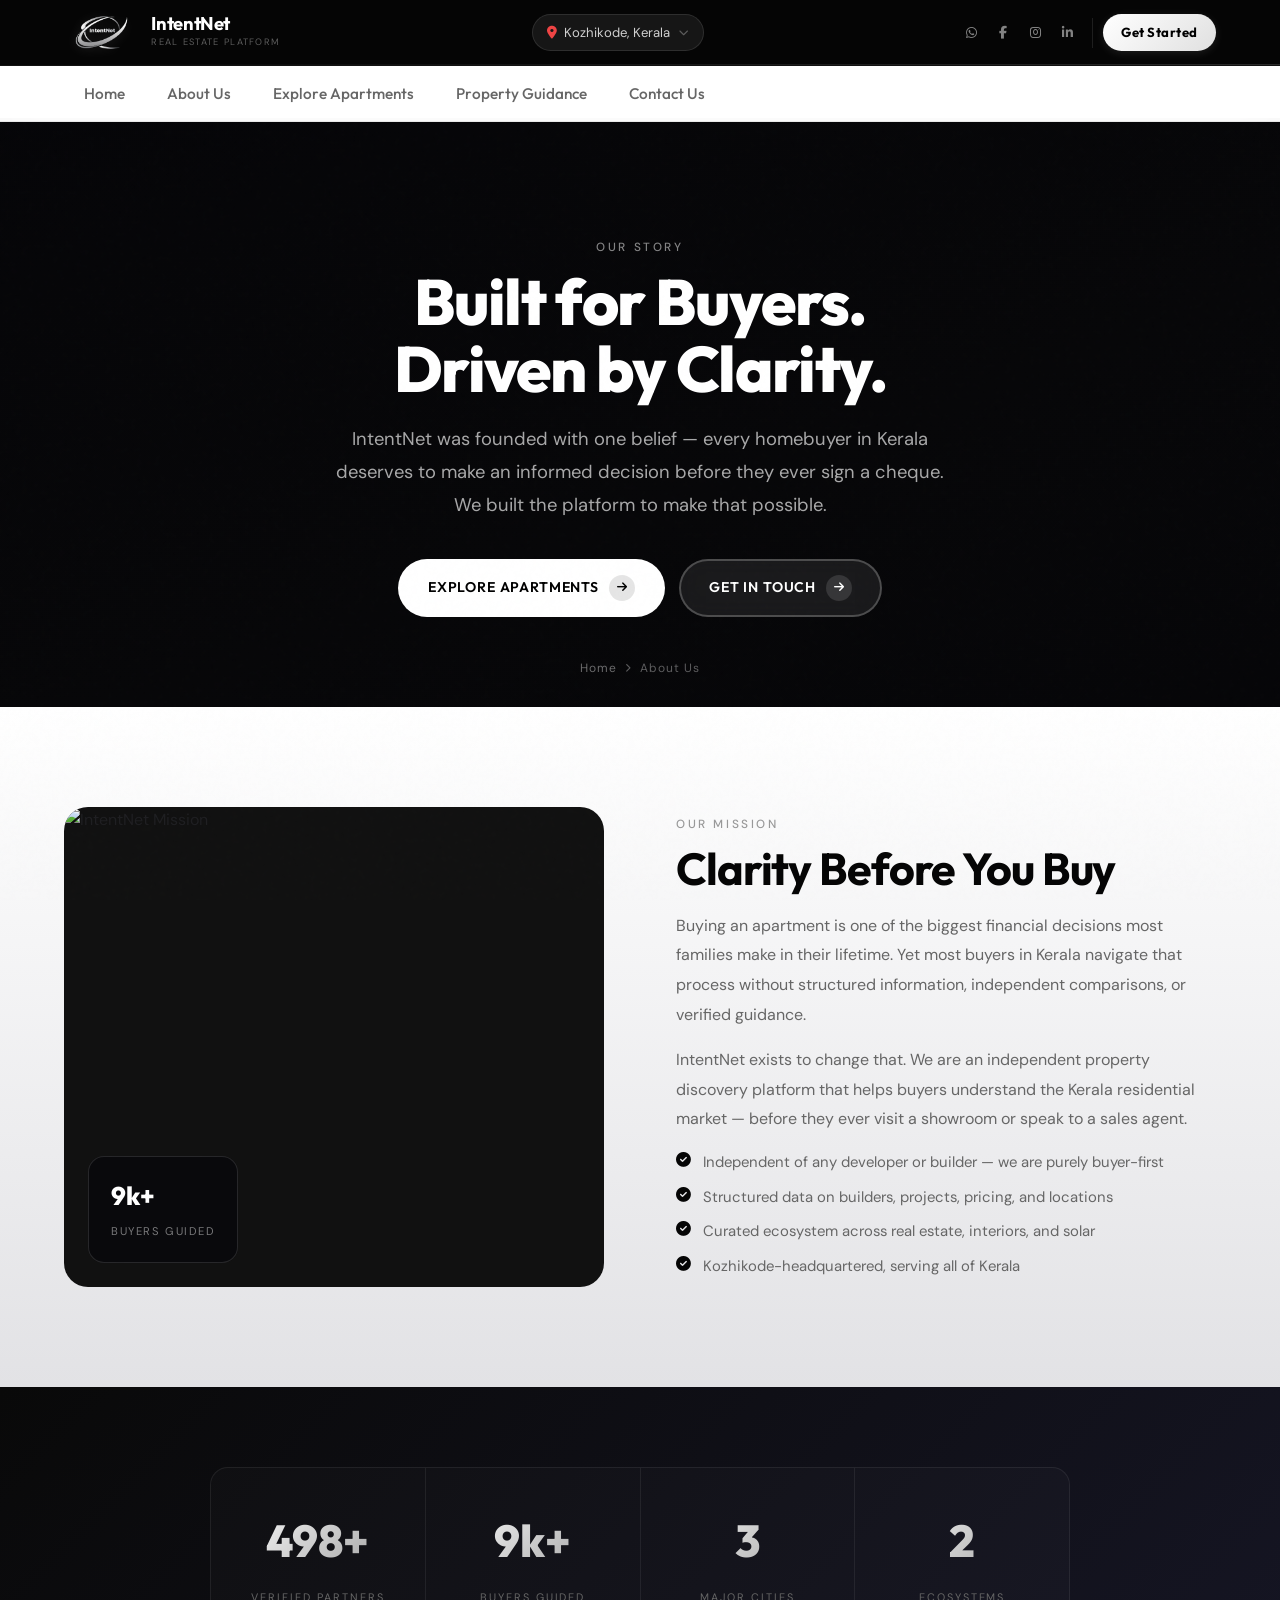
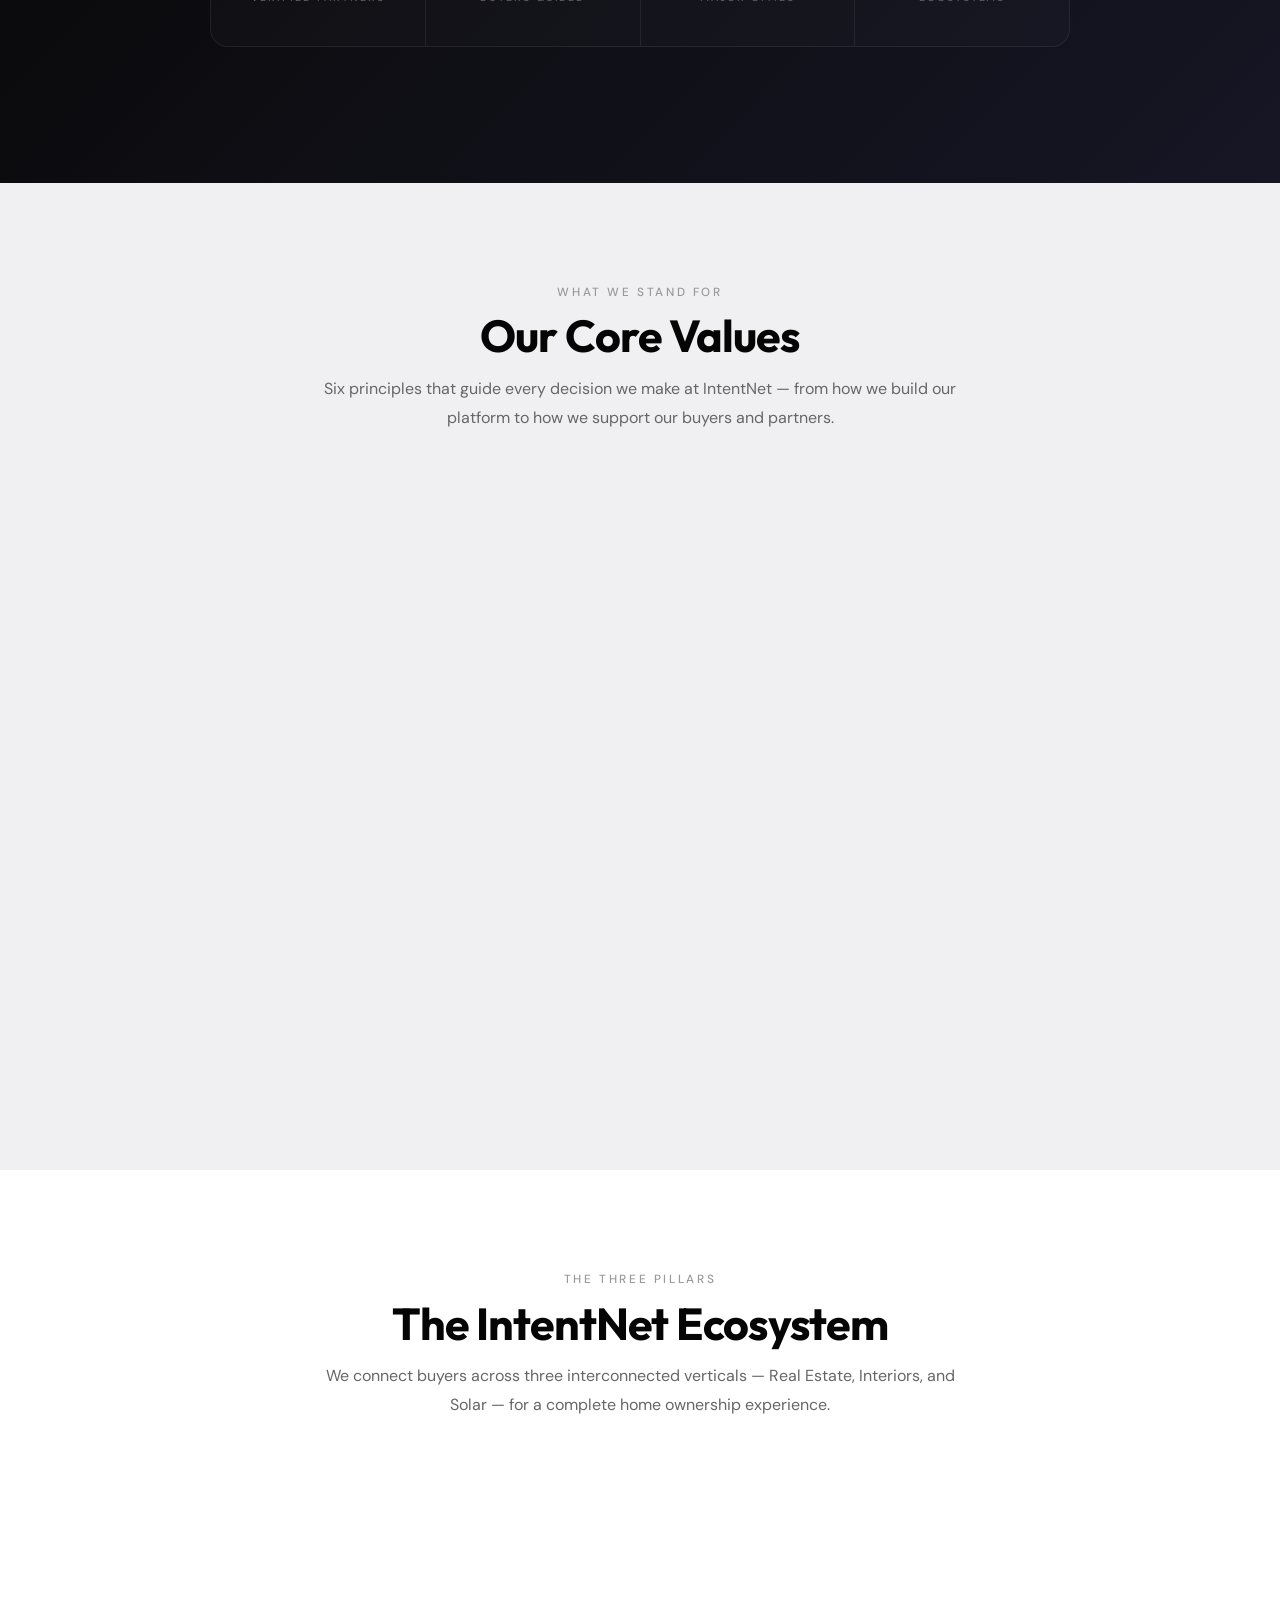
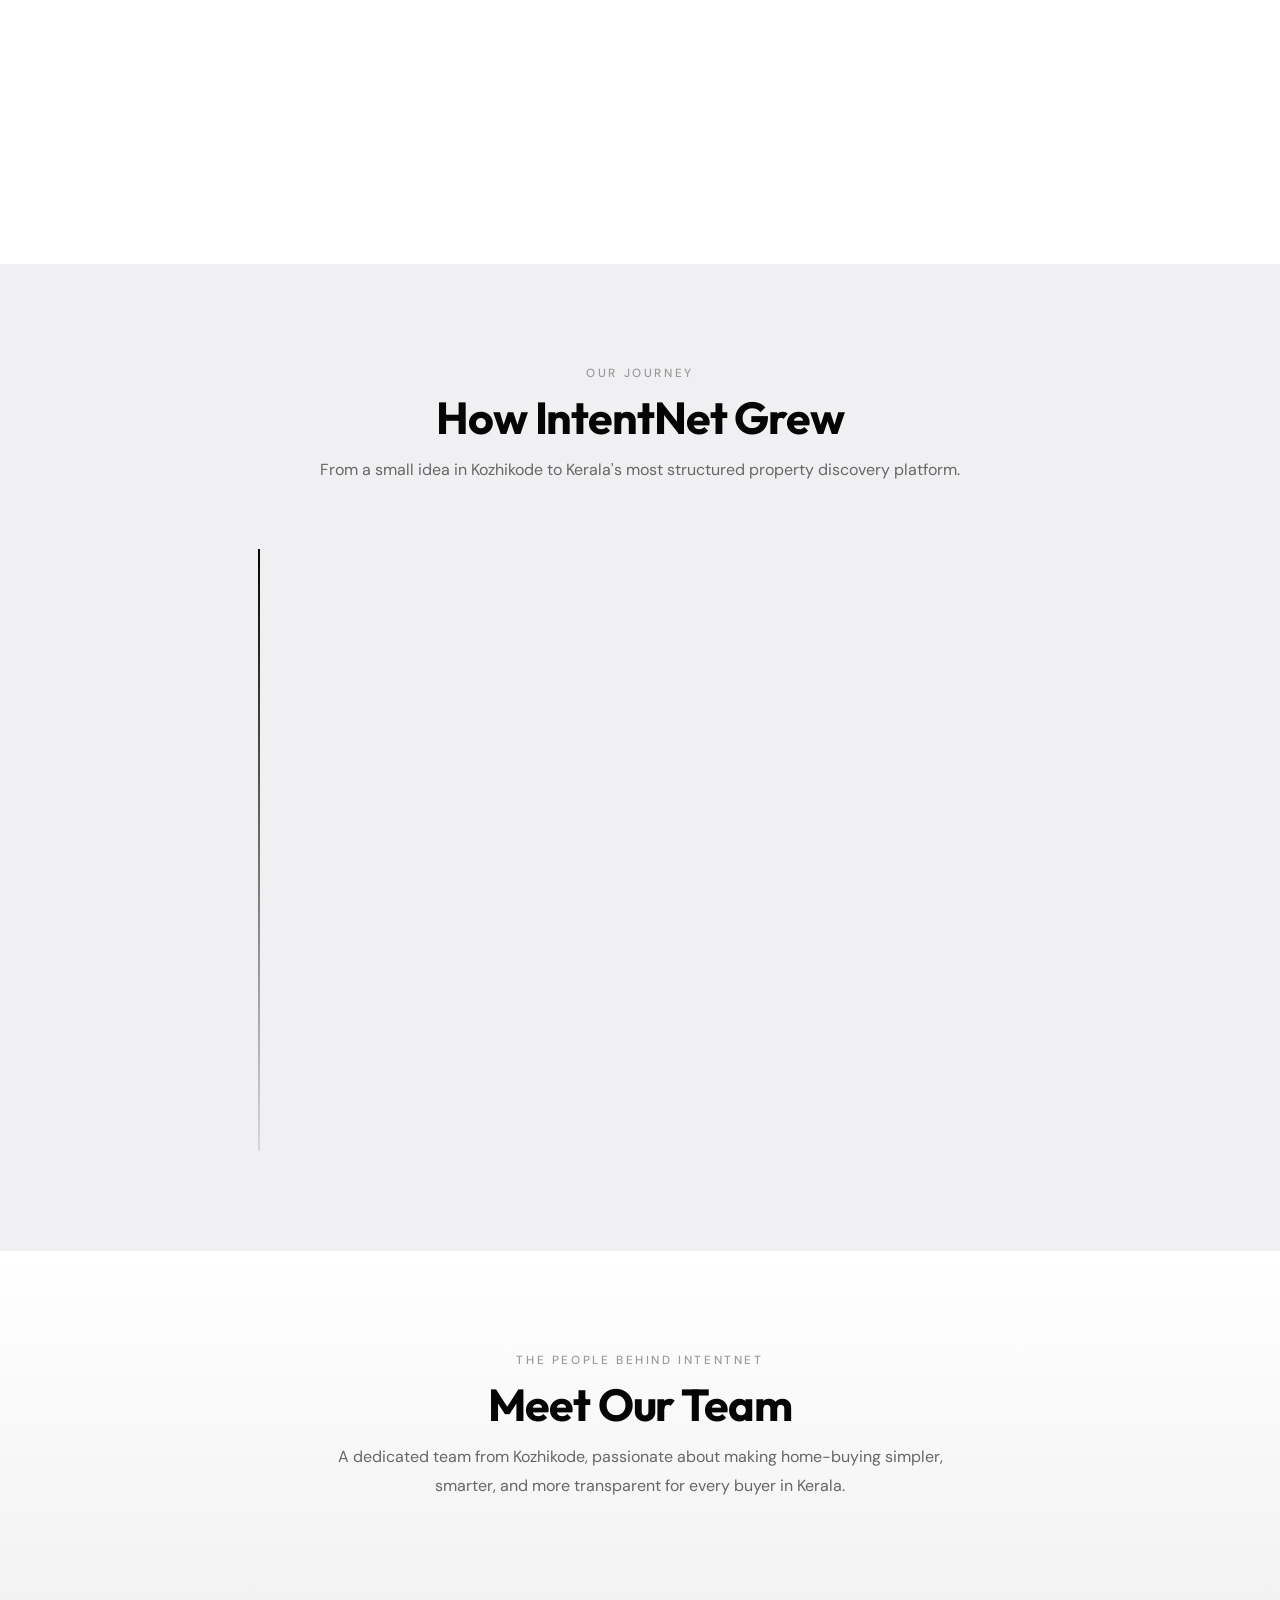
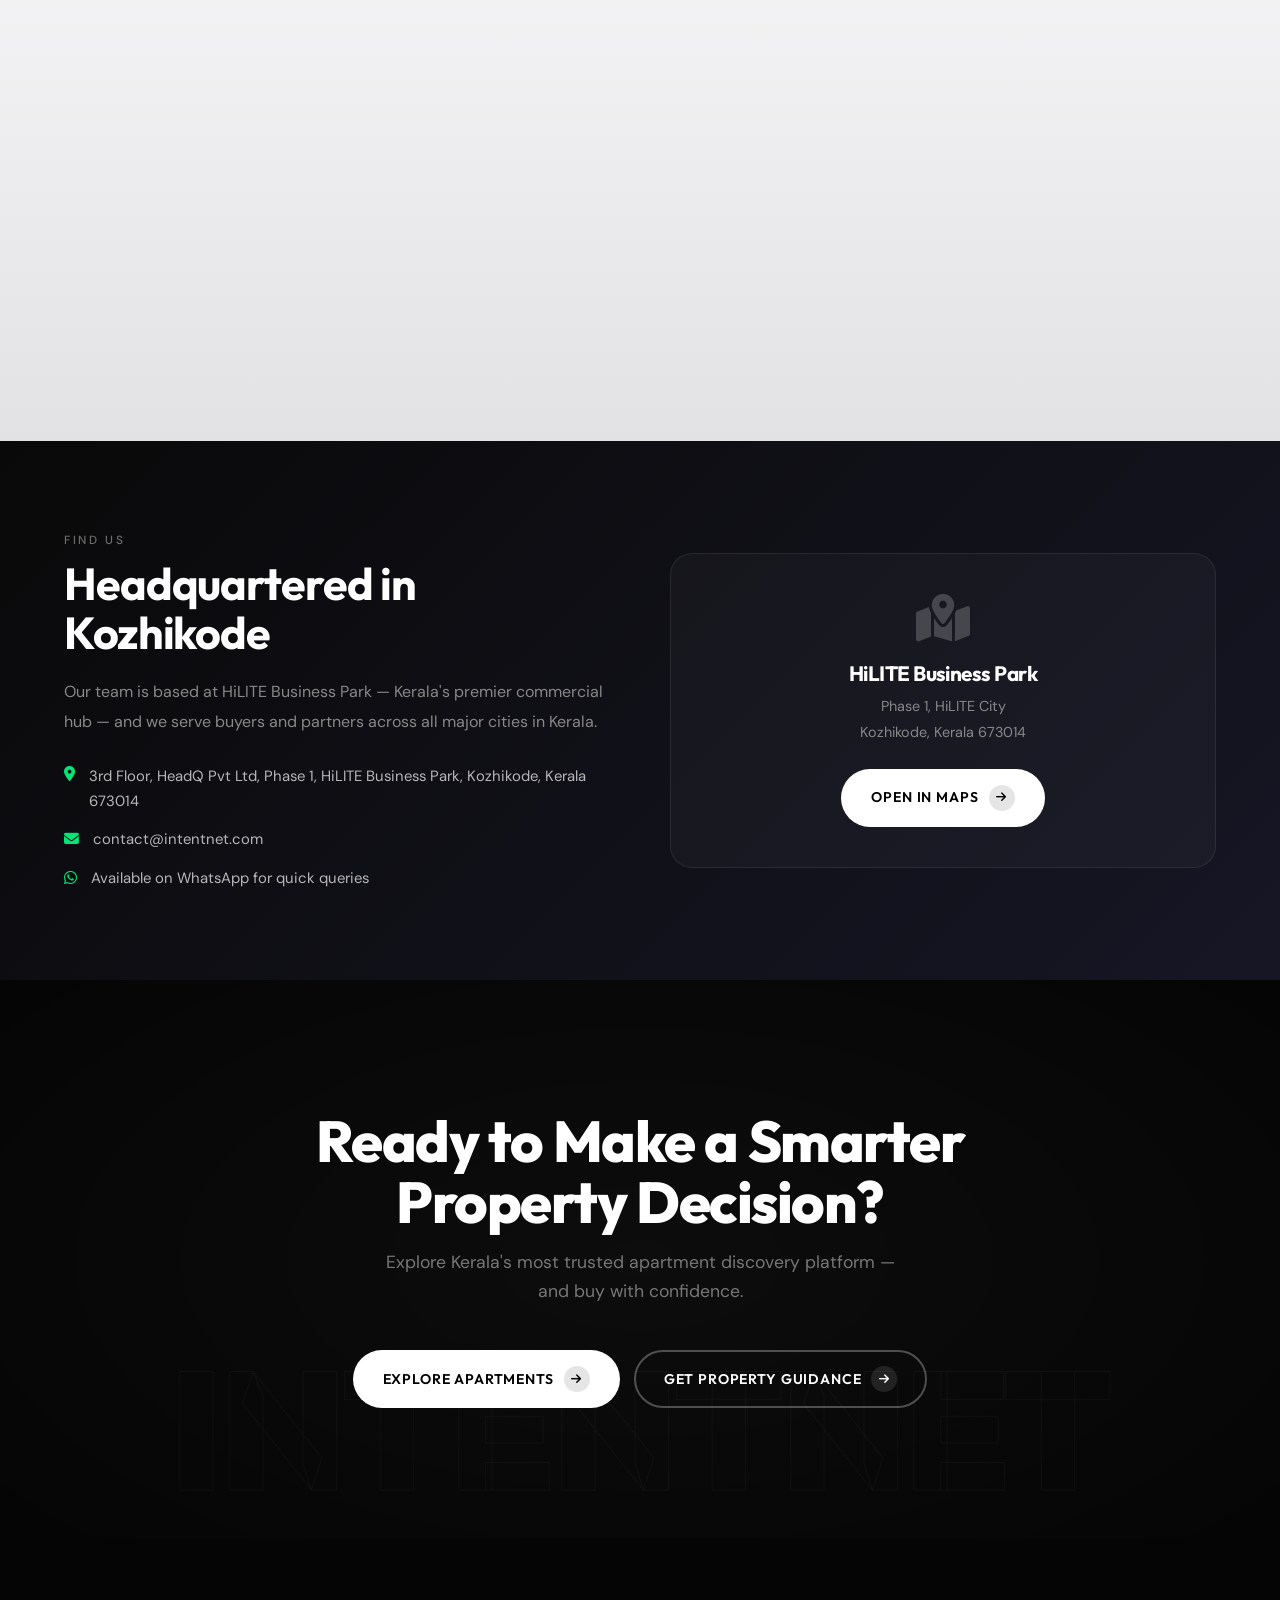
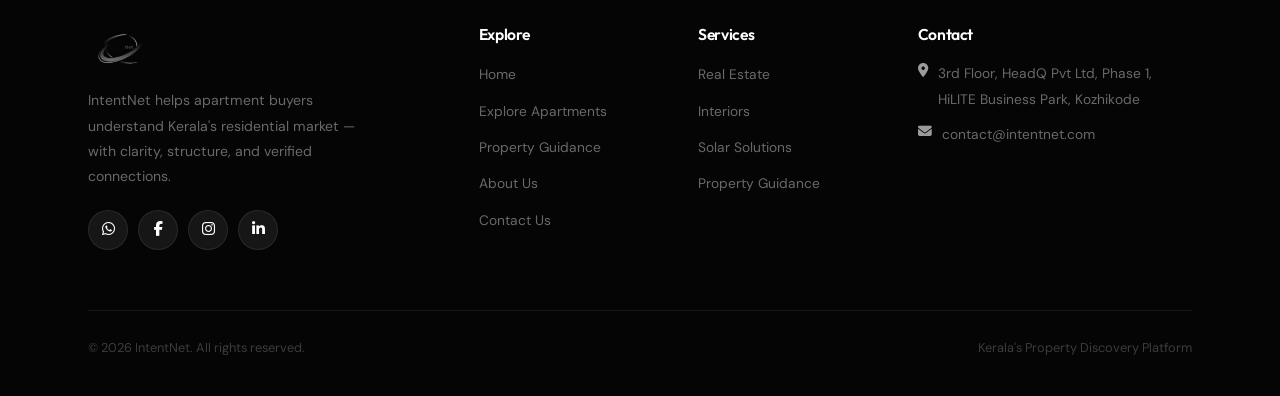
==== commit 87ad8c86: "test card bg" ====
--- a/about.html
+++ b/about.html
@@ -41,9 +41,9 @@
   <div class="nb">
     <div class="nb-links">
       <a href="index.html">Home</a>
+      <a href="about.html">About Us</a>
       <a href="explore_apartments.html">Explore Apartments</a>
       <a href="property_guidance.html">Property Guidance</a>
-      <a href="about.html" class="active">About Us</a>
       <a href="contact.html">Contact Us</a>
     </div>
   </div>
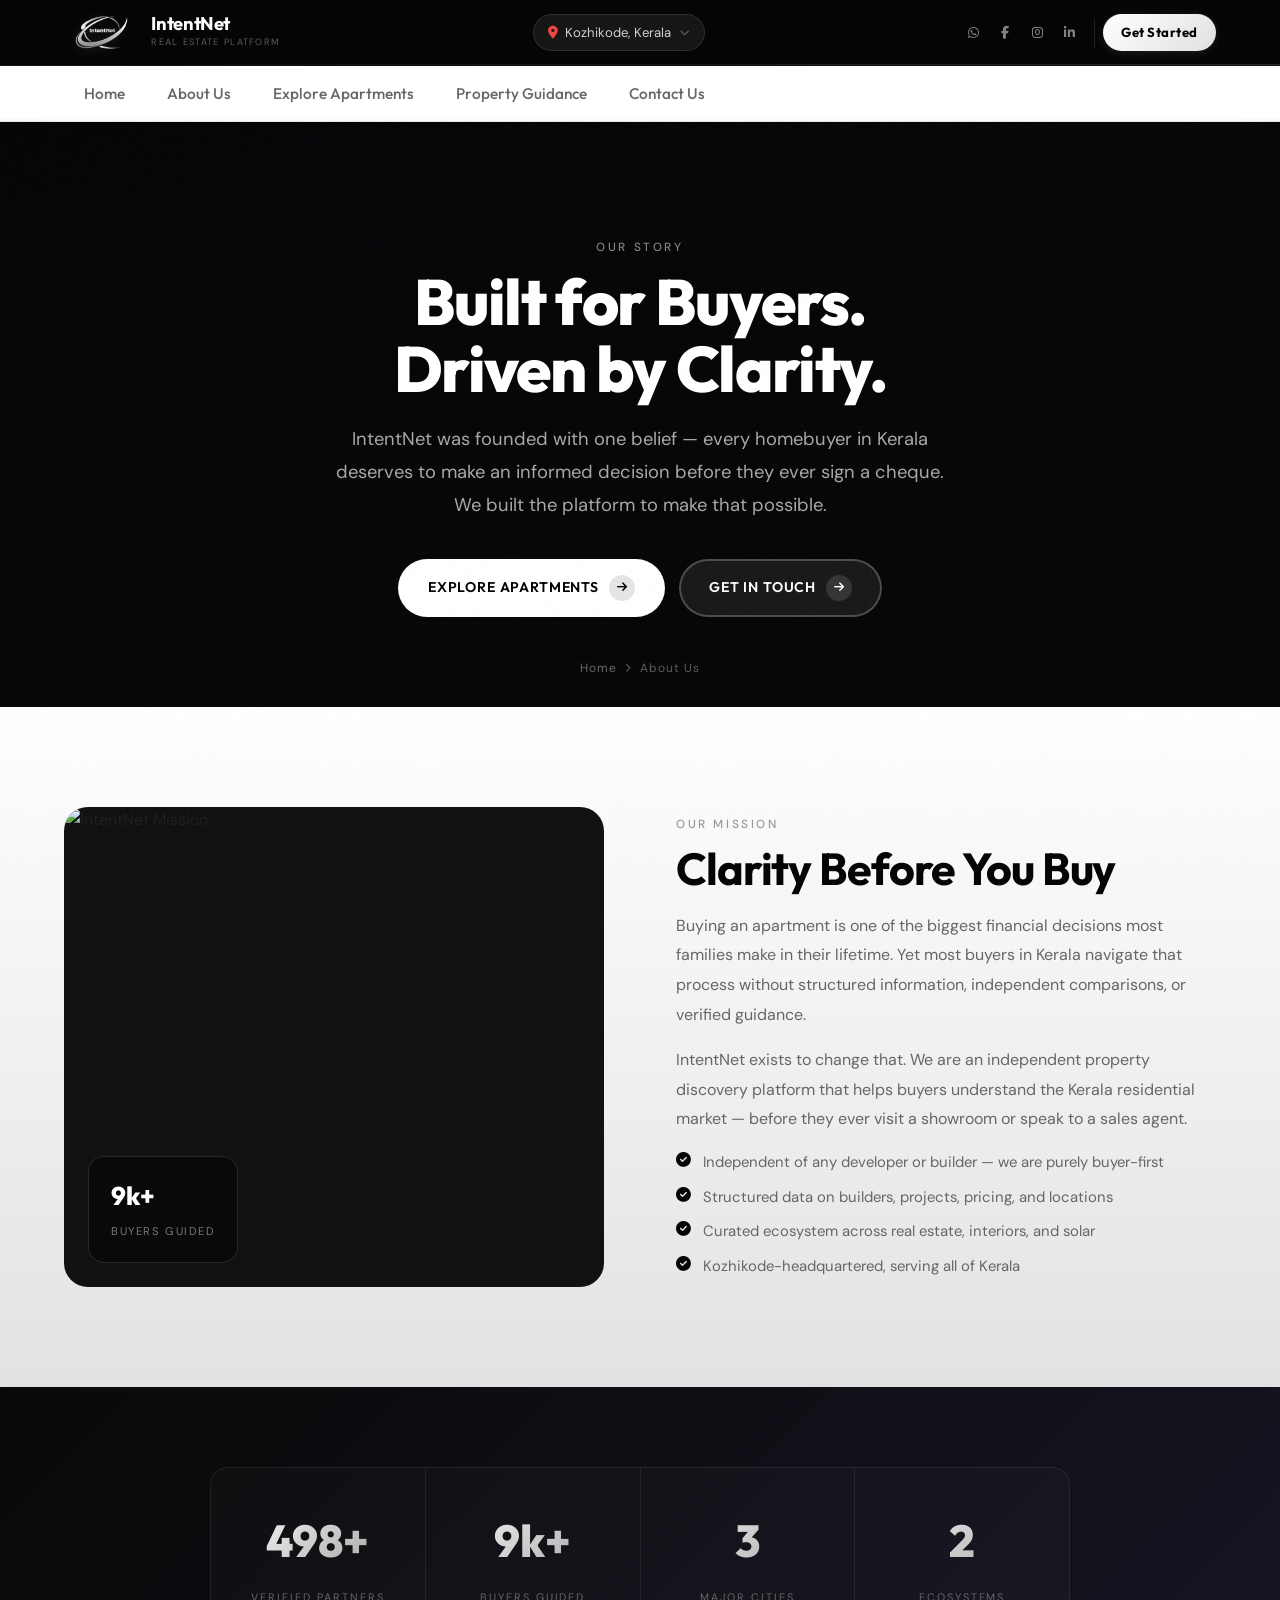
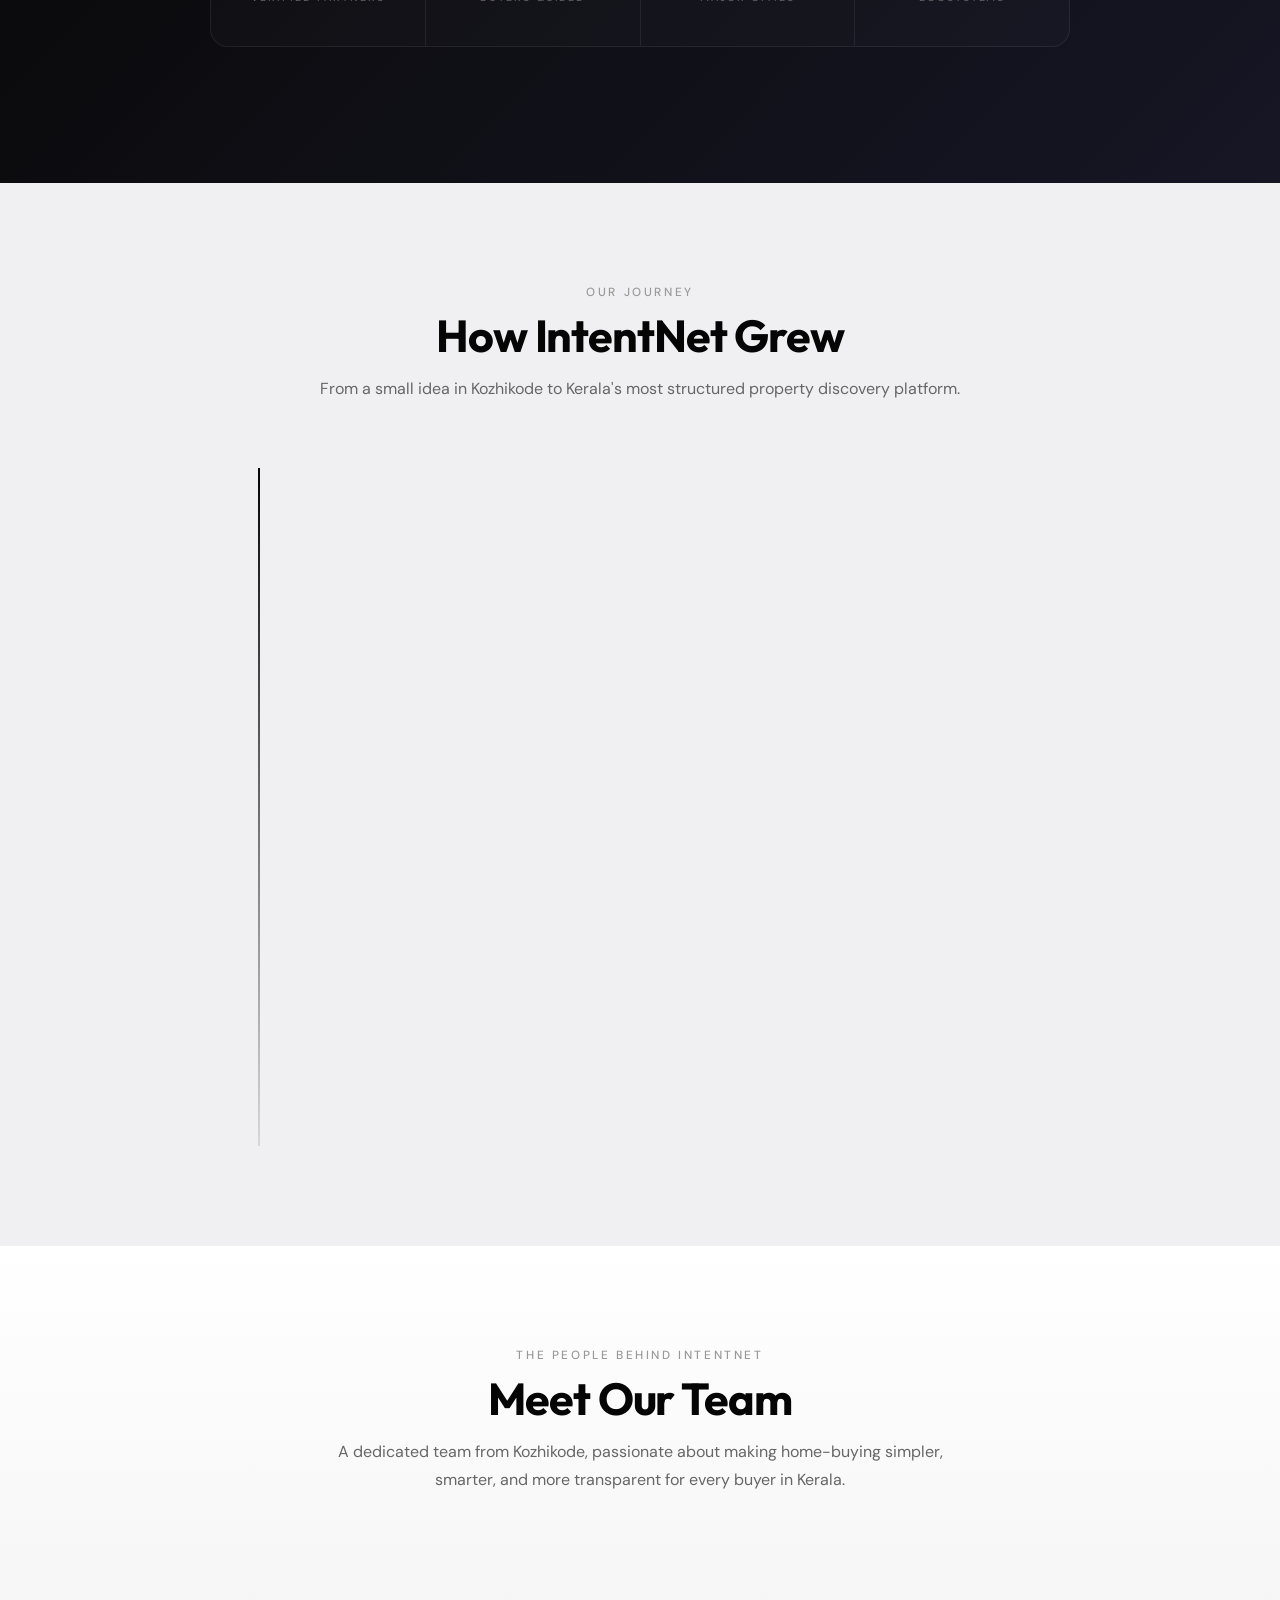
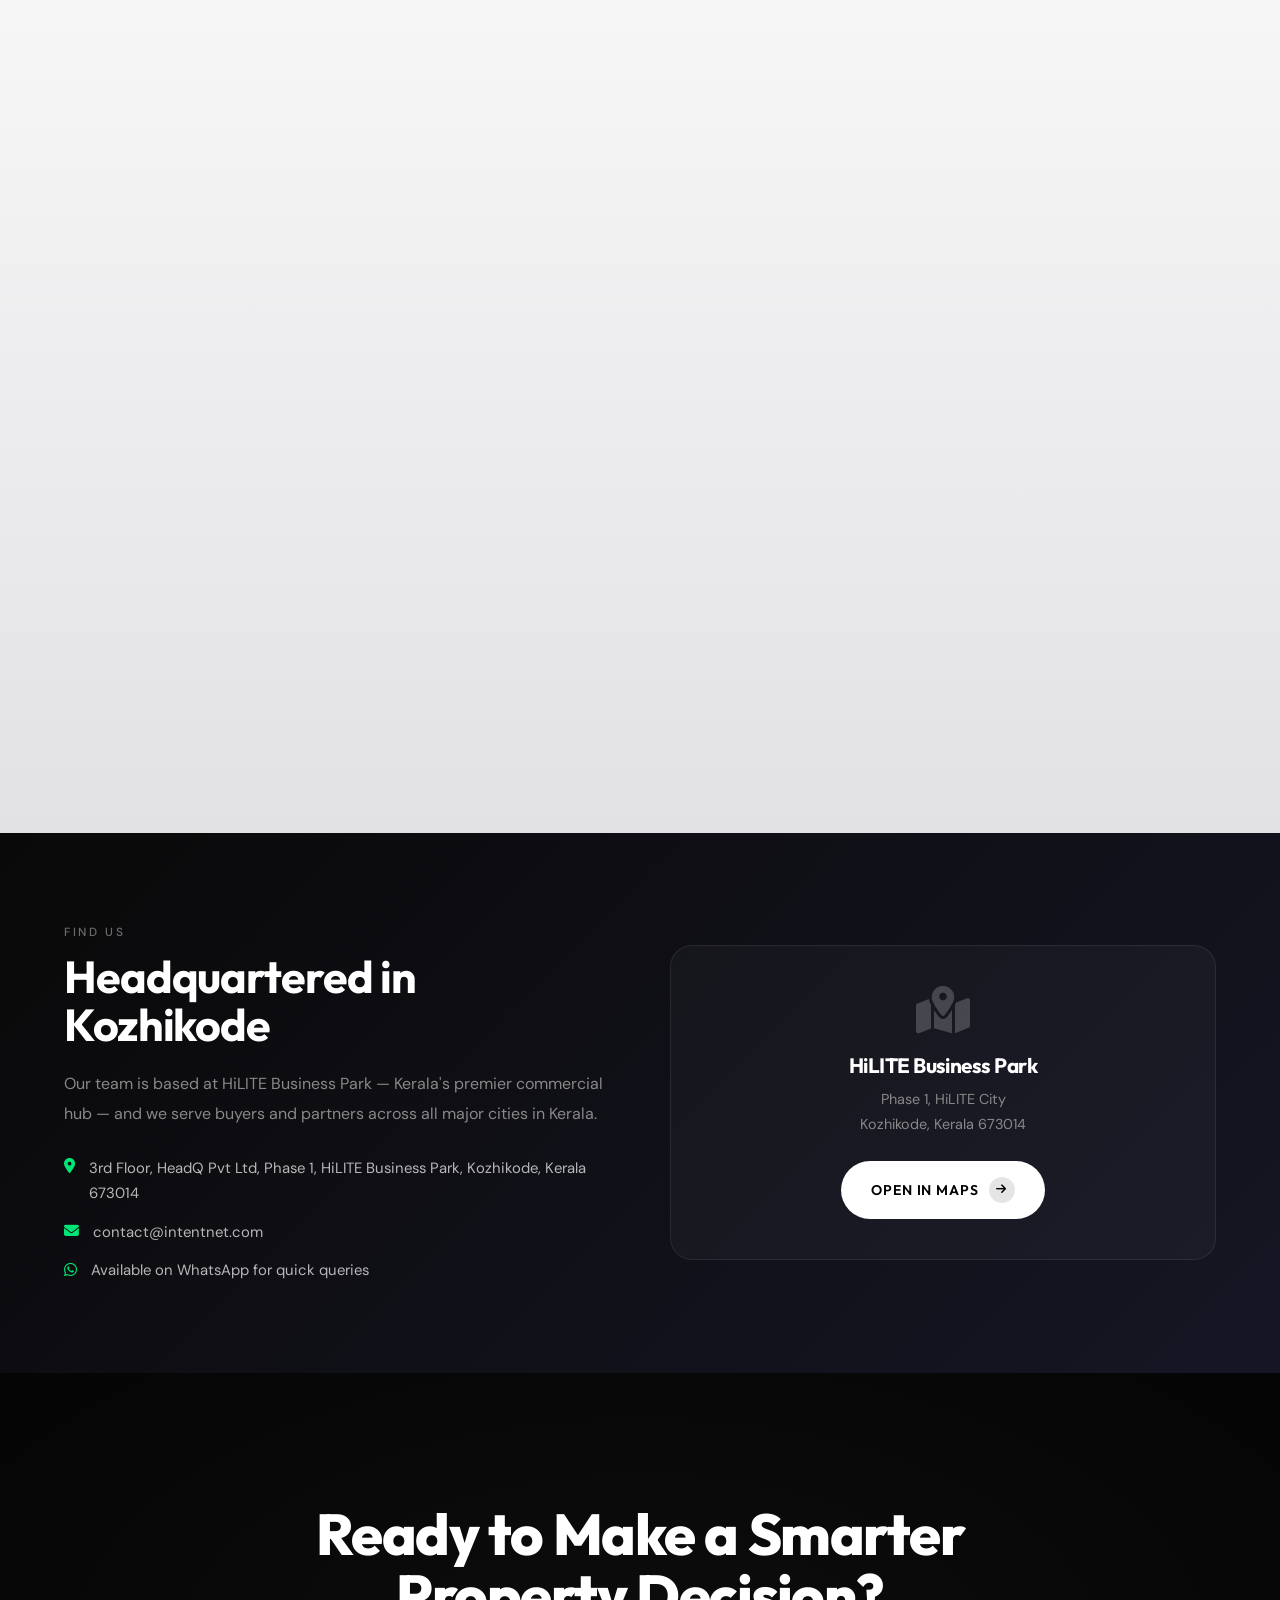
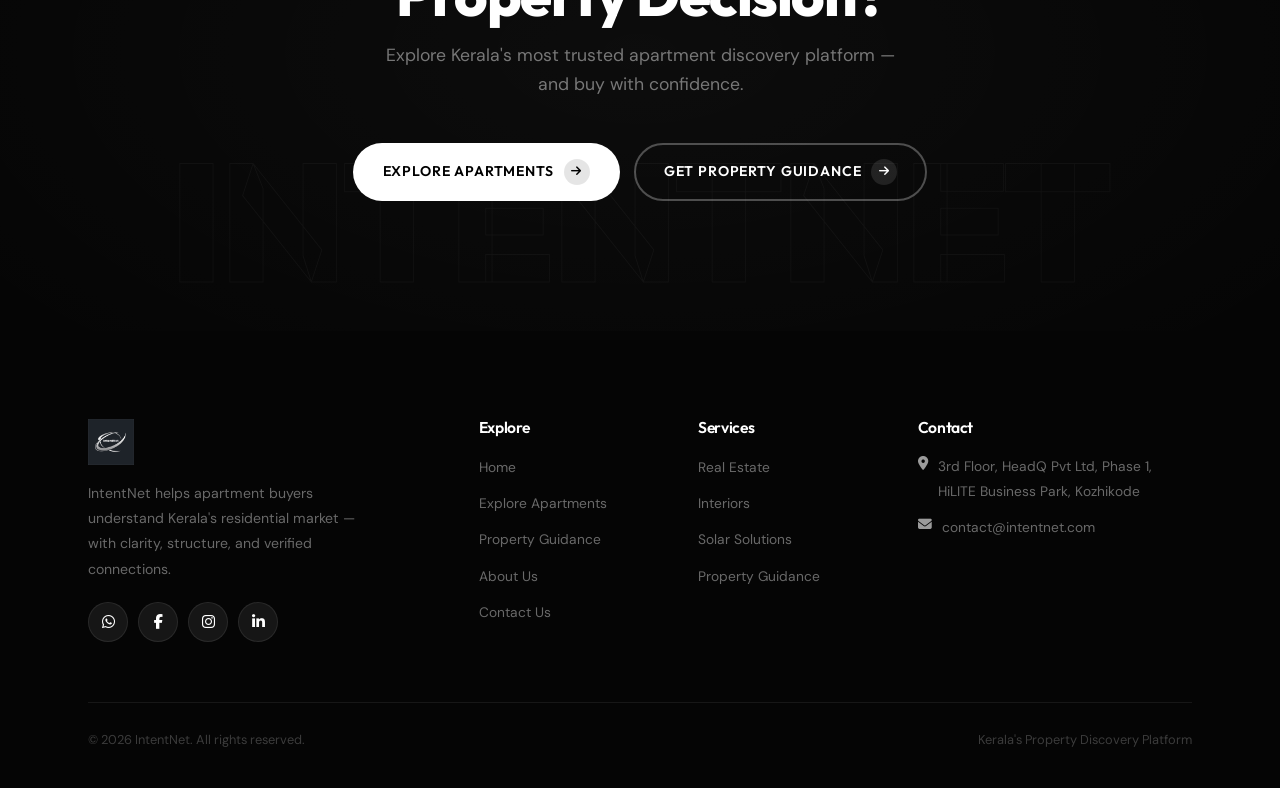
==== commit ffaf4678: "21-03-2026 responsive part2" ====
--- a/about.html
+++ b/about.html
@@ -1,391 +1,391 @@
 <!DOCTYPE html>
 <html lang="en">
+
 <head>
-<meta charset="UTF-8">
-<meta name="viewport" content="width=device-width, initial-scale=1.0">
-<title>About Us — IntentNet | Kerala Real Estate</title>
-<link rel="icon" href="assets/favicon/favicon.ico" type="image/x-icon">
-<link href="https://fonts.googleapis.com/css2?family=Outfit:wght@300;400;500;600;700;800;900&family=DM+Sans:ital,opsz,wght@0,9..40,300;0,9..40,400;0,9..40,500;0,9..40,600;1,9..40,300&family=Cormorant+Garamond:ital,wght@0,400;0,600;1,400&display=swap" rel="stylesheet">
-<link rel="stylesheet" href="https://cdnjs.cloudflare.com/ajax/libs/font-awesome/6.4.0/css/all.min.css">
-<link rel="stylesheet" href="styles.css">
-<link rel="stylesheet" href="page-styles.css">
+  <meta charset="UTF-8">
+  <meta name="viewport" content="width=device-width, initial-scale=1.0">
+  <title>About Us — IntentNet | Kerala Real Estate</title>
+  <link rel="icon" href="assets/favicon/favicon.ico" type="image/x-icon">
+  <link
+    href="https://fonts.googleapis.com/css2?family=Outfit:wght@300;400;500;600;700;800;900&family=DM+Sans:ital,opsz,wght@0,9..40,300;0,9..40,400;0,9..40,500;0,9..40,600;1,9..40,300&family=Cormorant+Garamond:ital,wght@0,400;0,600;1,400&display=swap"
+    rel="stylesheet">
+  <link rel="stylesheet" href="https://cdnjs.cloudflare.com/ajax/libs/font-awesome/6.4.0/css/all.min.css">
+  <link rel="stylesheet" href="styles.css">
+  <link rel="stylesheet" href="page-styles.css">
 </head>
+
 <body class="page-offset">
 
-<!-- PROGRESS BAR -->
-<div class="pbar" id="pbar"></div>
-
-<!-- ============================================================ NAVBAR ============================================================ -->
-<nav class="navbar" id="navbar">
-  <div class="nt">
-    <a href="index.html" class="nl">
-      <img src="assets/logo/intentnet-logo.png" alt="IntentNet" onerror="this.style.display='none'">
-      <div class="nl-text"><strong>IntentNet</strong><span>Real Estate Platform</span></div>
-    </a>
-    <div class="nav-loc">
-      <i class="fa-solid fa-location-dot pin"></i>
-      <span>Kozhikode, Kerala</span>
-      <i class="fa-solid fa-chevron-down chev"></i>
-    </div>
-    <div class="nr">
-      <div class="nsoc">
-        <a href="#" aria-label="WhatsApp"><i class="fa-brands fa-whatsapp"></i></a>
-        <a href="#" aria-label="Facebook"><i class="fa-brands fa-facebook-f"></i></a>
-        <a href="#" aria-label="Instagram"><i class="fa-brands fa-instagram"></i></a>
-        <a href="#" aria-label="LinkedIn"><i class="fa-brands fa-linkedin-in"></i></a>
-      </div>
-      <a href="contact.html" class="nav-pill">Get Started</a>
-      <button class="ham" id="ham" aria-label="Open menu"><span></span><span></span><span></span></button>
+  <!-- PAGE LOADER -->
+  <!-- <div class="page-loader" id="pageLoader">
+    <div class="loader-content">
+      <img src="assets/logo/intentnet-logo.png" alt="IntentNet">
+      <div class="loader-spinner"></div>
+    </div>
+  </div> -->
+
+  <!-- PROGRESS BAR -->
+  <div class="pbar" id="pbar"></div>
+
+  <!-- ============================================================ NAVBAR ============================================================ -->
+  <nav class="navbar" id="navbar">
+    <div class="nt">
+      <a href="index.html" class="nl">
+        <img src="assets/logo/intentnet-logo.png" alt="IntentNet" onerror="this.style.display='none'">
+        <div class="nl-text"><strong>IntentNet</strong><span>Real Estate Platform</span></div>
+      </a>
+      <div class="nav-loc">
+        <i class="fa-solid fa-location-dot pin"></i>
+        <span>Kozhikode, Kerala</span>
+        <i class="fa-solid fa-chevron-down chev"></i>
+      </div>
+      <div class="nr">
+        <div class="nsoc">
+          <a href="#" aria-label="WhatsApp"><i class="fa-brands fa-whatsapp"></i></a>
+          <a href="#" aria-label="Facebook"><i class="fa-brands fa-facebook-f"></i></a>
+          <a href="#" aria-label="Instagram"><i class="fa-brands fa-instagram"></i></a>
+          <a href="#" aria-label="LinkedIn"><i class="fa-brands fa-linkedin-in"></i></a>
+        </div>
+        <a href="contact.html" class="nav-pill">Get Started</a>
+        <button class="ham" id="ham" aria-label="Open menu"><span></span><span></span><span></span></button>
+      </div>
+    </div>
+    <div class="nb">
+      <div class="nb-links">
+        <a href="index.html">Home</a>
+        <a href="about.html">About Us</a>
+        <a href="explore_apartments.html">Explore Apartments</a>
+        <a href="property_guidance.html">Property Guidance</a>
+        <a href="contact.html">Contact Us</a>
+      </div>
+    </div>
+  </nav>
+
+  <!-- MOBILE MENU -->
+  <div class="mob-menu" id="mobMenu">
+    <button class="mob-close" id="mc" aria-label="Close menu"><i class="fa-solid fa-xmark"></i></button>
+    <nav class="mob-nav">
+      <a href="index.html"><i class="fa-solid fa-house"></i> Home</a>
+      <a href="explore_apartments.html"><i class="fa-solid fa-building"></i> Explore Apartments</a>
+      <a href="property_guidance.html"><i class="fa-solid fa-handshake"></i> Property Guidance</a>
+      <a href="about.html"><i class="fa-solid fa-users"></i> About Us</a>
+      <a href="contact.html"><i class="fa-solid fa-envelope"></i> Contact Us</a>
+    </nav>
+    <div class="mob-soc">
+      <a href="#"><i class="fa-brands fa-whatsapp"></i></a>
+      <a href="#"><i class="fa-brands fa-facebook-f"></i></a>
+      <a href="#"><i class="fa-brands fa-instagram"></i></a>
+      <a href="#"><i class="fa-brands fa-linkedin-in"></i></a>
     </div>
   </div>
-  <div class="nb">
-    <div class="nb-links">
+
+  <!-- ============================================================ PAGE HERO ============================================================ -->
+  <section class="pg-hero">
+    <div class="pg-hero-bg"
+      style="background-image:url('https://images.unsplash.com/photo-1600607687644-aac4c15cecb1?auto=format&fit=crop&w=2000&q=80');">
+    </div>
+    <div class="pg-hero-ov"></div>
+    <div class="pg-hero-content rv">
+      <span class="kicker">Our Story</span>
+      <h1>Built for Buyers.<br>Driven by Clarity.</h1>
+      <p>IntentNet was founded with one belief — every homebuyer in Kerala deserves to make an informed decision before
+        they ever sign a cheque. We built the platform to make that possible.</p>
+      <div class="pg-hero-btns">
+        <a href="explore_apartments.html" class="btn btn-wh"><span class="btn-rip"></span>Explore Apartments<span
+            class="btn-arr"><i class="fa-solid fa-arrow-right"></i></span></a>
+        <a href="contact.html" class="btn"
+          style="background:rgba(255,255,255,.08);color:#fff;border:2px solid rgba(255,255,255,.22);backdrop-filter:blur(10px);"><span
+            class="btn-rip"></span>Get In Touch<span class="btn-arr" style="background:rgba(255,255,255,.12);"><i
+              class="fa-solid fa-arrow-right"></i></span></a>
+      </div>
+    </div>
+    <div class="pg-breadcrumb">
       <a href="index.html">Home</a>
-      <a href="about.html">About Us</a>
-      <a href="explore_apartments.html">Explore Apartments</a>
-      <a href="property_guidance.html">Property Guidance</a>
-      <a href="contact.html">Contact Us</a>
-    </div>
-  </div>
-</nav>
-
-<!-- MOBILE MENU -->
-<div class="mob-menu" id="mobMenu">
-  <button class="mob-close" id="mc" aria-label="Close menu"><i class="fa-solid fa-xmark"></i></button>
-  <nav class="mob-nav">
-    <a href="index.html"><i class="fa-solid fa-house"></i> Home</a>
-    <a href="explore_apartments.html"><i class="fa-solid fa-building"></i> Explore Apartments</a>
-    <a href="property_guidance.html"><i class="fa-solid fa-handshake"></i> Property Guidance</a>
-    <a href="about.html"><i class="fa-solid fa-users"></i> About Us</a>
-    <a href="contact.html"><i class="fa-solid fa-envelope"></i> Contact Us</a>
-  </nav>
-  <div class="mob-soc">
-    <a href="#"><i class="fa-brands fa-whatsapp"></i></a>
-    <a href="#"><i class="fa-brands fa-facebook-f"></i></a>
-    <a href="#"><i class="fa-brands fa-instagram"></i></a>
-    <a href="#"><i class="fa-brands fa-linkedin-in"></i></a>
-  </div>
-</div>
-
-<!-- ============================================================ PAGE HERO ============================================================ -->
-<section class="pg-hero">
-  <div class="pg-hero-bg" style="background-image:url('https://images.unsplash.com/photo-1600607687644-aac4c15cecb1?auto=format&fit=crop&w=2000&q=80');"></div>
-  <div class="pg-hero-ov"></div>
-  <div class="pg-hero-content rv">
-    <span class="kicker">Our Story</span>
-    <h1>Built for Buyers.<br>Driven by Clarity.</h1>
-    <p>IntentNet was founded with one belief — every homebuyer in Kerala deserves to make an informed decision before they ever sign a cheque. We built the platform to make that possible.</p>
-    <div class="pg-hero-btns">
-      <a href="explore_apartments.html" class="btn btn-wh"><span class="btn-rip"></span>Explore Apartments<span class="btn-arr"><i class="fa-solid fa-arrow-right"></i></span></a>
-      <a href="contact.html" class="btn" style="background:rgba(255,255,255,.08);color:#fff;border:2px solid rgba(255,255,255,.22);backdrop-filter:blur(10px);"><span class="btn-rip"></span>Get In Touch<span class="btn-arr" style="background:rgba(255,255,255,.12);"><i class="fa-solid fa-arrow-right"></i></span></a>
-    </div>
-  </div>
-  <div class="pg-breadcrumb">
-    <a href="index.html">Home</a>
-    <i class="fa-solid fa-chevron-right"></i>
-    <span>About Us</span>
-  </div>
-</section>
-
-<!-- ============================================================ MISSION ============================================================ -->
-<section class="pg-section pg-section-light">
-  <div class="ab-mission">
-    <div class="ab-mission-img rl">
-      <img src="https://images.unsplash.com/photo-1600596542815-ffad4c1539a9?auto=format&fit=crop&w=900&q=80" alt="IntentNet Mission">
-      <div class="ab-mission-img-badge">
-        <strong class="cnt" data-to="10" data-s="k+">10k+</strong>
-        <span>Buyers Guided</span>
-      </div>
-    </div>
-    <div class="ab-mission-text rr">
-      <span class="kicker">Our Mission</span>
-      <h2>Clarity Before You Buy</h2>
-      <p>Buying an apartment is one of the biggest financial decisions most families make in their lifetime. Yet most buyers in Kerala navigate that process without structured information, independent comparisons, or verified guidance.</p>
-      <p>IntentNet exists to change that. We are an independent property discovery platform that helps buyers understand the Kerala residential market — before they ever visit a showroom or speak to a sales agent.</p>
-      <ul>
-        <li><i class="fa-solid fa-circle-check"></i>Independent of any developer or builder — we are purely buyer-first</li>
-        <li><i class="fa-solid fa-circle-check"></i>Structured data on builders, projects, pricing, and locations</li>
-        <li><i class="fa-solid fa-circle-check"></i>Curated ecosystem across real estate, interiors, and solar</li>
-        <li><i class="fa-solid fa-circle-check"></i>Kozhikode-headquartered, serving all of Kerala</li>
-      </ul>
-    </div>
-  </div>
-</section>
-
-<!-- ============================================================ STATS ============================================================ -->
-<section class="pg-section pg-section-dark" style="padding:80px 5%;">
-  <div class="pg-stats rv">
-    <div class="pg-stat"><span class="pg-stat-n cnt" data-to="500" data-s="+">500+</span><span class="pg-stat-l">Verified Partners</span></div>
-    <div class="pg-stat"><span class="pg-stat-n cnt" data-to="10" data-s="k+">10k+</span><span class="pg-stat-l">Buyers Guided</span></div>
-    <div class="pg-stat"><span class="pg-stat-n cnt" data-to="4" data-s="">4</span><span class="pg-stat-l">Major Cities</span></div>
-    <div class="pg-stat"><span class="pg-stat-n cnt" data-to="3" data-s="">3</span><span class="pg-stat-l">Ecosystems</span></div>
-  </div>
-</section>
-
-<!-- ============================================================ VALUES ============================================================ -->
-<section class="pg-section pg-section-grey">
-  <div class="pg-title-block rv">
-    <span class="kicker">What We Stand For</span>
-    <h2>Our Core Values</h2>
-    <p>Six principles that guide every decision we make at IntentNet — from how we build our platform to how we support our buyers and partners.</p>
-  </div>
-  <div class="ab-values">
-    <div class="ab-val sg">
-      <div class="ab-val-ic"><i class="fa-solid fa-eye"></i></div>
-      <h3>Radical Transparency</h3>
-      <p>We show buyers everything they need — pricing, builder track records, project status, and market comparisons — with nothing hidden.</p>
-    </div>
-    <div class="ab-val sg">
-      <div class="ab-val-ic"><i class="fa-solid fa-scale-balanced"></i></div>
-      <h3>Independence First</h3>
-      <p>IntentNet is not owned by any developer or builder. Our recommendations are always buyer-first — never influenced by commissions.</p>
-    </div>
-    <div class="ab-val sg">
-      <div class="ab-val-ic"><i class="fa-solid fa-shield-halved"></i></div>
-      <h3>Verified Information</h3>
-      <p>Every builder listing, project detail, and pricing range on IntentNet is verified by our team before it goes live.</p>
-    </div>
-    <div class="ab-val sg">
-      <div class="ab-val-ic"><i class="fa-solid fa-leaf"></i></div>
-      <h3>Sustainable Living</h3>
-      <p>We actively promote solar-equipped homes and sustainable living choices as part of our ecosystem philosophy.</p>
-    </div>
-    <div class="ab-val sg">
-      <div class="ab-val-ic"><i class="fa-solid fa-people-group"></i></div>
-      <h3>Community Driven</h3>
-      <p>We are rooted in Kerala. Our team, partners, and platform are built to serve the specific needs of Kerala home buyers.</p>
-    </div>
-    <div class="ab-val sg">
-      <div class="ab-val-ic"><i class="fa-solid fa-lightbulb"></i></div>
-      <h3>Continuous Innovation</h3>
-      <p>We keep improving our platform — adding smarter filters, better comparisons, and more local market data every month.</p>
-    </div>
-  </div>
-</section>
-
-<!-- ============================================================ ECOSYSTEM ============================================================ -->
-<section class="pg-section pg-section-white">
-  <div class="pg-title-block rv">
-    <span class="kicker">The Three Pillars</span>
-    <h2>The IntentNet Ecosystem</h2>
-    <p>We connect buyers across three interconnected verticals — Real Estate, Interiors, and Solar — for a complete home ownership experience.</p>
-  </div>
-  <div class="ab-eco-strip">
-    <div class="ab-eco-card sg">
-      <img src="https://images.unsplash.com/photo-1600596542815-ffad4c1539a9?auto=format&fit=crop&w=800&q=80" alt="Real Estate">
-      <div class="ab-eco-ov">
-        <span class="etag">Pillar 01</span>
-        <h3>Real Estate</h3>
-        <p>Verified listings of apartments, villas, and gated communities from trusted developers across Kerala's 4 major cities.</p>
-      </div>
-    </div>
-    <div class="ab-eco-card sg">
-      <img src="https://images.unsplash.com/photo-1600607687931-ce8a6c25118c?auto=format&fit=crop&w=800&q=80" alt="Interiors">
-      <div class="ab-eco-ov">
-        <span class="etag">Pillar 02</span>
-        <h3>Interiors</h3>
-        <p>World-class interior design studios offering bespoke home design, modular kitchens, and full-home turnkey packages.</p>
-      </div>
-    </div>
-    <div class="ab-eco-card sg">
-      <img src="https://images.unsplash.com/photo-1509391366360-2e959784a276?auto=format&fit=crop&w=800&q=80" alt="Solar">
-      <div class="ab-eco-ov">
-        <span class="etag">Pillar 03</span>
-        <h3>Solar Solutions</h3>
-        <p>Advanced residential solar installations — rooftop panels, battery storage, and grid integration for sustainable homes.</p>
-      </div>
-    </div>
-  </div>
-</section>
-
-<!-- ============================================================ TIMELINE / STORY ============================================================ -->
-<section class="pg-section pg-section-grey">
-  <div class="pg-title-block rv">
-    <span class="kicker">Our Journey</span>
-    <h2>How IntentNet Grew</h2>
-    <p>From a small idea in Kozhikode to Kerala's most structured property discovery platform.</p>
-  </div>
-  <div class="ab-timeline">
-    <div class="ab-titem sg">
-      <div class="ab-tdot">2022</div>
-      <div class="ab-tbody">
-        <div class="ab-tyr">2022 · Year One</div>
-        <h3>The Idea Takes Shape</h3>
-        <p>Founded in Kozhikode after our founders experienced firsthand how difficult it was for buyers to get unbiased information about Kerala's real estate market. IntentNet begins as a research-and-discovery tool for apartment buyers in Kozhikode.</p>
-      </div>
-    </div>
-    <div class="ab-titem sg">
-      <div class="ab-tdot">2023</div>
-      <div class="ab-tbody">
-        <div class="ab-tyr">2023 · Expanding the Platform</div>
-        <h3>Kochi &amp; Thrissur Launch</h3>
-        <p>We expanded coverage to Kochi and Thrissur, onboarded our first 100 verified builder partners, and launched structured comparison tools for apartment buyers. Over 2,000 buyers guided in the first full year.</p>
-      </div>
-    </div>
-    <div class="ab-titem sg">
-      <div class="ab-tdot">2024</div>
-      <div class="ab-tbody">
-        <div class="ab-tyr">2024 · The Ecosystem Vision</div>
-        <h3>Interiors &amp; Solar Join the Platform</h3>
-        <p>IntentNet evolves into a full home ecosystem — adding curated interior studios and solar solution providers alongside real estate listings. Thiruvananthapuram coverage goes live. 5,000+ buyers guided to date.</p>
-      </div>
-    </div>
-    <div class="ab-titem sg">
-      <div class="ab-tdot">2026</div>
-      <div class="ab-tbody">
-        <div class="ab-tyr">2026 · Present</div>
-        <h3>Kerala's Leading Property Discovery Platform</h3>
-        <p>500+ verified partners, 10,000+ buyers guided, and presence in all 4 major Kerala cities. IntentNet continues expanding its tools, data coverage, and partner network — always buyer-first.</p>
-      </div>
-    </div>
-  </div>
-</section>
-
-<!-- ============================================================ TEAM ============================================================ -->
-<section class="pg-section pg-section-light">
-  <div class="pg-title-block rv">
-    <span class="kicker">The People Behind IntentNet</span>
-    <h2>Meet Our Team</h2>
-    <p>A dedicated team from Kozhikode, passionate about making home-buying simpler, smarter, and more transparent for every buyer in Kerala.</p>
-  </div>
-  <div class="ab-team">
-    <div class="ab-tmember sg">
-      <div class="ab-tphoto">
-        <img src="https://images.unsplash.com/photo-1507003211169-0a1dd7228f2d?auto=format&fit=crop&w=400&q=80" alt="Arjun Menon">
-      </div>
-      <h3>Arjun Menon</h3>
-      <span>Co-Founder &amp; CEO</span>
-      <div class="ab-tsoc">
-        <a href="#"><i class="fa-brands fa-linkedin-in"></i></a>
-        <a href="#"><i class="fa-brands fa-twitter"></i></a>
-      </div>
-    </div>
-    <div class="ab-tmember sg">
-      <div class="ab-tphoto">
-        <img src="https://images.unsplash.com/photo-1494790108755-2616b612b047?auto=format&fit=crop&w=400&q=80" alt="Priya Nair">
-      </div>
-      <h3>Priya Nair</h3>
-      <span>Co-Founder &amp; COO</span>
-      <div class="ab-tsoc">
-        <a href="#"><i class="fa-brands fa-linkedin-in"></i></a>
-        <a href="#"><i class="fa-brands fa-instagram"></i></a>
-      </div>
-    </div>
-    <div class="ab-tmember sg">
-      <div class="ab-tphoto">
-        <img src="https://images.unsplash.com/photo-1472099645785-5658abf4ff4e?auto=format&fit=crop&w=400&q=80" alt="Rahul Krishnan">
-      </div>
-      <h3>Rahul Krishnan</h3>
-      <span>Head of Partnerships</span>
-      <div class="ab-tsoc">
-        <a href="#"><i class="fa-brands fa-linkedin-in"></i></a>
-        <a href="#"><i class="fa-brands fa-whatsapp"></i></a>
-      </div>
-    </div>
-    <div class="ab-tmember sg">
-      <div class="ab-tphoto">
-        <img src="https://images.unsplash.com/photo-1438761681033-6461ffad8d80?auto=format&fit=crop&w=400&q=80" alt="Divya Thomas">
-      </div>
-      <h3>Divya Thomas</h3>
-      <span>Head of Product</span>
-      <div class="ab-tsoc">
-        <a href="#"><i class="fa-brands fa-linkedin-in"></i></a>
-        <a href="#"><i class="fa-brands fa-twitter"></i></a>
-      </div>
-    </div>
-  </div>
-</section>
-
-<!-- ============================================================ LOCATION ============================================================ -->
-<section class="pg-section pg-section-dark" style="padding:90px 5%;">
-  <div style="max-width:1160px;margin:0 auto;display:grid;grid-template-columns:1fr 1fr;gap:60px;align-items:center;">
-    <div class="rl">
-      <span class="kicker" style="color:rgba(255,255,255,.4);">Find Us</span>
-      <h2 style="color:#fff;font-size:clamp(2rem,3.5vw,2.8rem);margin-bottom:20px;">Headquartered in Kozhikode</h2>
-      <p style="color:#888;font-size:1rem;line-height:1.85;margin-bottom:28px;">Our team is based at HiLITE Business Park — Kerala's premier commercial hub — and we serve buyers and partners across all major cities in Kerala.</p>
-      <div style="display:flex;flex-direction:column;gap:14px;">
-        <div style="display:flex;align-items:flex-start;gap:14px;color:rgba(255,255,255,.7);font-size:.93rem;">
-          <i class="fa-solid fa-location-dot" style="color:#00e676;margin-top:3px;flex-shrink:0;"></i>
-          <span>3rd Floor, HeadQ Pvt Ltd, Phase 1, HiLITE Business Park, Kozhikode, Kerala 673014</span>
-        </div>
-        <div style="display:flex;align-items:center;gap:14px;color:rgba(255,255,255,.7);font-size:.93rem;">
-          <i class="fa-solid fa-envelope" style="color:#00e676;flex-shrink:0;"></i>
-          <span>contact@intentnet.com</span>
-        </div>
-        <div style="display:flex;align-items:center;gap:14px;color:rgba(255,255,255,.7);font-size:.93rem;">
-          <i class="fa-brands fa-whatsapp" style="color:#00e676;flex-shrink:0;"></i>
-          <span>Available on WhatsApp for quick queries</span>
-        </div>
-      </div>
-    </div>
-    <div class="rr" style="background:rgba(255,255,255,.03);border:1px solid rgba(255,255,255,.08);border-radius:22px;padding:40px;text-align:center;">
-      <i class="fa-solid fa-map-location-dot" style="font-size:3rem;color:rgba(255,255,255,.2);margin-bottom:20px;"></i>
-      <h3 style="color:#fff;font-size:1.3rem;margin-bottom:10px;">HiLITE Business Park</h3>
-      <p style="color:#888;font-size:.9rem;line-height:1.75;margin-bottom:24px;">Phase 1, HiLITE City<br>Kozhikode, Kerala 673014</p>
-      <a href="https://maps.google.com" target="_blank" rel="noopener" class="btn btn-wh" style="display:inline-flex;"><span class="btn-rip"></span>Open in Maps<span class="btn-arr"><i class="fa-solid fa-arrow-right"></i></span></a>
-    </div>
-  </div>
-</section>
-
-<!-- ============================================================ FINAL CTA ============================================================ -->
-<section class="fcta">
-  <div class="fwm">INTENTNET</div>
-  <div class="container" style="position:relative;z-index:1;">
-    <h2 class="rv">Ready to Make a Smarter<br>Property Decision?</h2>
-    <p class="rv" style="transition-delay:.2s">Explore Kerala's most trusted apartment discovery platform — and buy with confidence.</p>
-    <div class="fbtns rv" style="transition-delay:.4s">
-      <a href="explore_apartments.html" class="btn btn-wh"><span class="btn-rip"></span>Explore Apartments<span class="btn-arr"><i class="fa-solid fa-arrow-right"></i></span></a>
-      <a href="property_guidance.html" class="btn" style="background:transparent;color:#fff;border:2px solid rgba(255,255,255,.28);"><span class="btn-rip"></span>Get Property Guidance<span class="btn-arr" style="background:rgba(255,255,255,.1);color:#fff;"><i class="fa-solid fa-arrow-right"></i></span></a>
-    </div>
-  </div>
-</section>
-
-<!-- ============================================================ FOOTER ============================================================ -->
-<footer class="foot">
-  <div class="container">
-    <div class="ftgrid">
-      <div class="ftbrand">
-        <img src="assets/logo/intentnet-logo.png" alt="IntentNet" onerror="this.alt='IntentNet'">
-        <p>IntentNet helps apartment buyers understand Kerala's residential market — with clarity, structure, and verified connections.</p>
-        <div class="ftsoc">
+      <i class="fa-solid fa-chevron-right"></i>
+      <span>About Us</span>
+    </div>
+  </section>
+
+  <!-- ============================================================ MISSION ============================================================ -->
+  <section class="pg-section pg-section-light">
+    <div class="ab-mission">
+      <div class="ab-mission-img rl">
+        <img loading="lazy"
+          src="https://images.unsplash.com/photo-1600596542815-ffad4c1539a9?auto=format&fit=crop&w=900&q=80"
+          alt="IntentNet Mission">
+        <div class="ab-mission-img-badge">
+          <strong class="cnt" data-to="10" data-s="k+">10k+</strong>
+          <span>Buyers Guided</span>
+        </div>
+      </div>
+      <div class="ab-mission-text rr">
+        <span class="kicker">Our Mission</span>
+        <h2>Clarity Before You Buy</h2>
+        <p>Buying an apartment is one of the biggest financial decisions most families make in their lifetime. Yet most
+          buyers in Kerala navigate that process without structured information, independent comparisons, or verified
+          guidance.</p>
+        <p>IntentNet exists to change that. We are an independent property discovery platform that helps buyers
+          understand the Kerala residential market — before they ever visit a showroom or speak to a sales agent.</p>
+        <ul>
+          <li><i class="fa-solid fa-circle-check"></i>Independent of any developer or builder — we are purely
+            buyer-first</li>
+          <li><i class="fa-solid fa-circle-check"></i>Structured data on builders, projects, pricing, and locations</li>
+          <li><i class="fa-solid fa-circle-check"></i>Curated ecosystem across real estate, interiors, and solar</li>
+          <li><i class="fa-solid fa-circle-check"></i>Kozhikode-headquartered, serving all of Kerala</li>
+        </ul>
+      </div>
+    </div>
+  </section>
+
+  <!-- ============================================================ STATS ============================================================ -->
+  <section class="pg-section pg-section-dark" style="padding:80px 5%;">
+    <div class="pg-stats rv">
+      <div class="pg-stat"><span class="pg-stat-n cnt" data-to="500" data-s="+">500+</span><span
+          class="pg-stat-l">Verified Partners</span></div>
+      <div class="pg-stat"><span class="pg-stat-n cnt" data-to="10" data-s="k+">10k+</span><span
+          class="pg-stat-l">Buyers Guided</span></div>
+      <div class="pg-stat"><span class="pg-stat-n cnt" data-to="4" data-s="">4</span><span class="pg-stat-l">Major
+          Cities</span></div>
+      <div class="pg-stat"><span class="pg-stat-n cnt" data-to="3" data-s="">3</span><span
+          class="pg-stat-l">Ecosystems</span></div>
+    </div>
+  </section>
+
+
+
+  <!-- ============================================================ TIMELINE / STORY ============================================================ -->
+  <section class="pg-section pg-section-grey">
+    <div class="pg-title-block rv">
+      <span class="kicker">Our Journey</span>
+      <h2>How IntentNet Grew</h2>
+      <p>From a small idea in Kozhikode to Kerala's most structured property discovery platform.</p>
+    </div>
+    <div class="ab-timeline">
+      <div class="ab-titem sg">
+        <div class="ab-tdot">2022</div>
+        <div class="ab-tbody">
+          <div class="ab-tyr">2022 · The Origin</div>
+          <h3>Recognizing the Gap</h3>
+          <p>Founded by Dawood Jaleel in Kozhikode, IntentNet began with a single observation: buying an apartment in
+            Kerala was chaotic. Information was scattered, and buyers often made massive financial decisions without
+            clarity. The foundation of a buyer-first platform was laid.</p>
+        </div>
+      </div>
+      <div class="ab-titem sg">
+        <div class="ab-tdot">2023</div>
+        <div class="ab-tbody">
+          <div class="ab-tyr">2023 · Expanding Network</div>
+          <h3>Building Trust & Verification</h3>
+          <p>We expanded our verification process, ensuring that every listed builder met strict credibility checks.
+            IntentNet quickly became a go-to platform for serious buyers looking for accurate pricing, direct builder
+            connections, and localized market insights.</p>
+        </div>
+      </div>
+      <div class="ab-titem sg">
+        <div class="ab-tdot">2024</div>
+        <div class="ab-tbody">
+          <div class="ab-tyr">2024 · Beyond Real Estate</div>
+          <h3>The Full Ecosystem</h3>
+          <p>Understanding that buying a house is only step one, IntentNet integrated premium Interior Studios and Solar
+            Solution Providers into the platform—allowing families to transition smoothly from apartment hunting to
+            ready-to-move sustainable living.</p>
+        </div>
+      </div>
+      <div class="ab-titem sg">
+        <div class="ab-tdot">2026</div>
+        <div class="ab-tbody">
+          <div class="ab-tyr">2026 · Present</div>
+          <h3>The Definitive Kerala Standard</h3>
+          <p>Today, IntentNet represents over 500+ verified partners and has guided 10,000+ buyers across major cities
+            like Kochi, Kozhikode, Thrissur, and Thiruvananthapuram. We remain firmly committed to our core promise:
+            Clarity before you buy.</p>
+        </div>
+      </div>
+    </div>
+  </section>
+
+  <!-- ============================================================ TEAM ============================================================ -->
+  <section class="pg-section pg-section-light">
+    <div class="pg-title-block rv">
+      <span class="kicker">The People Behind IntentNet</span>
+      <h2>Meet Our Team</h2>
+      <p>A dedicated team from Kozhikode, passionate about making home-buying simpler, smarter, and more transparent for
+        every buyer in Kerala.</p>
+    </div>
+    <div class="ab-team">
+      <div class="ab-tmember sg">
+        <div class="ab-tphoto">
+          <img loading="lazy"
+            src="https://images.unsplash.com/photo-1560250097-0b93528c311a?auto=format&fit=crop&w=400&q=80"
+            alt="Dawood Jaleel">
+        </div>
+        <h3>Dawood Jaleel</h3>
+        <span>Founder &amp; CEO</span>
+        <div class="ab-tsoc">
+          <a href="#"><i class="fa-brands fa-linkedin-in"></i></a>
+          <a href="#"><i class="fa-brands fa-twitter"></i></a>
+        </div>
+      </div>
+      <div class="ab-tmember sg">
+        <div class="ab-tphoto">
+          <img loading="lazy"
+            src="https://images.unsplash.com/photo-1507003211169-0a1dd7228f2d?auto=format&fit=crop&w=400&q=80"
+            alt="Arjun Menon">
+        </div>
+        <h3>Arjun Menon</h3>
+        <span>Co-Founder &amp; CEO</span>
+        <div class="ab-tsoc">
+          <a href="#"><i class="fa-brands fa-linkedin-in"></i></a>
+          <a href="#"><i class="fa-brands fa-twitter"></i></a>
+        </div>
+      </div>
+      <div class="ab-tmember sg">
+        <div class="ab-tphoto">
+          <img loading="lazy"
+            src="https://images.unsplash.com/photo-1494790108755-2616b612b047?auto=format&fit=crop&w=400&q=80"
+            alt="Priya Nair">
+        </div>
+        <h3>Priya Nair</h3>
+        <span>Co-Founder &amp; COO</span>
+        <div class="ab-tsoc">
+          <a href="#"><i class="fa-brands fa-linkedin-in"></i></a>
+          <a href="#"><i class="fa-brands fa-instagram"></i></a>
+        </div>
+      </div>
+      <div class="ab-tmember sg">
+        <div class="ab-tphoto">
+          <img loading="lazy"
+            src="https://images.unsplash.com/photo-1472099645785-5658abf4ff4e?auto=format&fit=crop&w=400&q=80"
+            alt="Rahul Krishnan">
+        </div>
+        <h3>Rahul Krishnan</h3>
+        <span>Head of Partnerships</span>
+        <div class="ab-tsoc">
+          <a href="#"><i class="fa-brands fa-linkedin-in"></i></a>
           <a href="#"><i class="fa-brands fa-whatsapp"></i></a>
-          <a href="#"><i class="fa-brands fa-facebook-f"></i></a>
-          <a href="#"><i class="fa-brands fa-instagram"></i></a>
-          <a href="#"><i class="fa-brands fa-linkedin-in"></i></a>
-        </div>
-      </div>
-      <div class="ftcol">
-        <h5>Explore</h5>
-        <ul>
-          <li><a href="index.html">Home</a></li>
-          <li><a href="explore_apartments.html">Explore Apartments</a></li>
-          <li><a href="property_guidance.html">Property Guidance</a></li>
-          <li><a href="about.html">About Us</a></li>
-          <li><a href="contact.html">Contact Us</a></li>
-        </ul>
-      </div>
-      <div class="ftcol">
-        <h5>Services</h5>
-        <ul>
-          <li><a href="#">Real Estate</a></li>
-          <li><a href="#">Interiors</a></li>
-          <li><a href="#">Solar Solutions</a></li>
-          <li><a href="property_guidance.html">Property Guidance</a></li>
-        </ul>
-      </div>
-      <div class="ftcol ftadr">
-        <h5>Contact</h5>
-        <p><i class="fa-solid fa-location-dot"></i>3rd Floor, HeadQ Pvt Ltd, Phase 1, HiLITE Business Park, Kozhikode</p>
-        <p><i class="fa-solid fa-envelope"></i>contact@intentnet.com</p>
-      </div>
-    </div>
-    <div class="ftbar">
-      <p>&copy; 2026 IntentNet. All rights reserved.</p>
-      <p>Kerala's Property Discovery Platform</p>
-    </div>
-  </div>
-</footer>
-
-<script src="main.js"></script>
+        </div>
+      </div>
+      <div class="ab-tmember sg">
+        <div class="ab-tphoto">
+          <img loading="lazy"
+            src="https://images.unsplash.com/photo-1438761681033-6461ffad8d80?auto=format&fit=crop&w=400&q=80"
+            alt="Divya Thomas">
+        </div>
+        <h3>Divya Thomas</h3>
+        <span>Head of Product</span>
+        <div class="ab-tsoc">
+          <a href="#"><i class="fa-brands fa-linkedin-in"></i></a>
+          <a href="#"><i class="fa-brands fa-twitter"></i></a>
+        </div>
+      </div>
+    </div>
+  </section>
+
+  <!-- ============================================================ LOCATION ============================================================ -->
+  <section class="pg-section pg-section-dark" style="padding:90px 5%;">
+    <div style="max-width:1160px;margin:0 auto;display:grid;grid-template-columns:1fr 1fr;gap:60px;align-items:center;">
+      <div class="rl">
+        <span class="kicker" style="color:rgba(255,255,255,.4);">Find Us</span>
+        <h2 style="color:#fff;font-size:clamp(2rem,3.5vw,2.8rem);margin-bottom:20px;">Headquartered in Kozhikode</h2>
+        <p style="color:#888;font-size:1rem;line-height:1.85;margin-bottom:28px;">Our team is based at HiLITE Business
+          Park — Kerala's premier commercial hub — and we serve buyers and partners across all major cities in Kerala.
+        </p>
+        <div style="display:flex;flex-direction:column;gap:14px;">
+          <div style="display:flex;align-items:flex-start;gap:14px;color:rgba(255,255,255,.7);font-size:.93rem;">
+            <i class="fa-solid fa-location-dot" style="color:#00e676;margin-top:3px;flex-shrink:0;"></i>
+            <span>3rd Floor, HeadQ Pvt Ltd, Phase 1, HiLITE Business Park, Kozhikode, Kerala 673014</span>
+          </div>
+          <div style="display:flex;align-items:center;gap:14px;color:rgba(255,255,255,.7);font-size:.93rem;">
+            <i class="fa-solid fa-envelope" style="color:#00e676;flex-shrink:0;"></i>
+            <span>contact@intentnet.com</span>
+          </div>
+          <div style="display:flex;align-items:center;gap:14px;color:rgba(255,255,255,.7);font-size:.93rem;">
+            <i class="fa-brands fa-whatsapp" style="color:#00e676;flex-shrink:0;"></i>
+            <span>Available on WhatsApp for quick queries</span>
+          </div>
+        </div>
+      </div>
+      <div class="rr"
+        style="background:rgba(255,255,255,.03);border:1px solid rgba(255,255,255,.08);border-radius:22px;padding:40px;text-align:center;">
+        <i class="fa-solid fa-map-location-dot"
+          style="font-size:3rem;color:rgba(255,255,255,.2);margin-bottom:20px;"></i>
+        <h3 style="color:#fff;font-size:1.3rem;margin-bottom:10px;">HiLITE Business Park</h3>
+        <p style="color:#888;font-size:.9rem;line-height:1.75;margin-bottom:24px;">Phase 1, HiLITE City<br>Kozhikode,
+          Kerala 673014</p>
+        <a href="https://maps.google.com" target="_blank" rel="noopener" class="btn btn-wh"
+          style="display:inline-flex;"><span class="btn-rip"></span>Open in Maps<span class="btn-arr"><i
+              class="fa-solid fa-arrow-right"></i></span></a>
+      </div>
+    </div>
+  </section>
+
+  <!-- ============================================================ FINAL CTA ============================================================ -->
+  <section class="fcta">
+    <div class="fwm">INTENTNET</div>
+    <div class="container" style="position:relative;z-index:1;">
+      <h2 class="rv">Ready to Make a Smarter<br>Property Decision?</h2>
+      <p class="rv" style="transition-delay:.2s">Explore Kerala's most trusted apartment discovery platform — and buy
+        with confidence.</p>
+      <div class="fbtns rv" style="transition-delay:.4s">
+        <a href="explore_apartments.html" class="btn btn-wh"><span class="btn-rip"></span>Explore Apartments<span
+            class="btn-arr"><i class="fa-solid fa-arrow-right"></i></span></a>
+        <a href="property_guidance.html" class="btn"
+          style="background:transparent;color:#fff;border:2px solid rgba(255,255,255,.28);"><span
+            class="btn-rip"></span>Get Property Guidance<span class="btn-arr"
+            style="background:rgba(255,255,255,.1);color:#fff;"><i class="fa-solid fa-arrow-right"></i></span></a>
+      </div>
+    </div>
+  </section>
+
+  <!-- ============================================================ FOOTER ============================================================ -->
+  <footer class="foot">
+    <div class="container">
+      <div class="ftgrid">
+        <div class="ftbrand">
+          <img src="assets/logo/intentnet.jpeg" alt="IntentNet" onerror="this.alt='IntentNet'">
+          <p>IntentNet helps apartment buyers understand Kerala's residential market — with clarity, structure, and
+            verified connections.</p>
+          <div class="ftsoc">
+            <a href="#"><i class="fa-brands fa-whatsapp"></i></a>
+            <a href="#"><i class="fa-brands fa-facebook-f"></i></a>
+            <a href="#"><i class="fa-brands fa-instagram"></i></a>
+            <a href="#"><i class="fa-brands fa-linkedin-in"></i></a>
+          </div>
+        </div>
+        <div class="ftcol">
+          <h5>Explore</h5>
+          <ul>
+            <li><a href="index.html">Home</a></li>
+            <li><a href="explore_apartments.html">Explore Apartments</a></li>
+            <li><a href="property_guidance.html">Property Guidance</a></li>
+            <li><a href="about.html">About Us</a></li>
+            <li><a href="contact.html">Contact Us</a></li>
+          </ul>
+        </div>
+        <div class="ftcol">
+          <h5>Services</h5>
+          <ul>
+            <li><a href="#">Real Estate</a></li>
+            <li><a href="#">Interiors</a></li>
+            <li><a href="#">Solar Solutions</a></li>
+            <li><a href="property_guidance.html">Property Guidance</a></li>
+          </ul>
+        </div>
+        <div class="ftcol ftadr">
+          <h5>Contact</h5>
+          <p><i class="fa-solid fa-location-dot"></i>3rd Floor, HeadQ Pvt Ltd, Phase 1, HiLITE Business Park, Kozhikode
+          </p>
+          <p><i class="fa-solid fa-envelope"></i>contact@intentnet.com</p>
+        </div>
+      </div>
+      <div class="ftbar">
+        <p>&copy; 2026 IntentNet. All rights reserved.</p>
+        <p>Kerala's Property Discovery Platform</p>
+      </div>
+    </div>
+  </footer>
+
+  <script src="main.js"></script>
 </body>
-</html>
+
+</html>
--- a/styles.css
+++ b/styles.css
@@ -23,33 +23,62 @@
 /* ============================================================
    RESET & BASE
    ============================================================ */
-* { margin: 0; padding: 0; box-sizing: border-box; }
-html { scroll-behavior: smooth; }
+* {
+  margin: 0;
+  padding: 0;
+  box-sizing: border-box;
+}
+
+html {
+  scroll-behavior: smooth;
+  overflow-x: hidden;
+  max-width: 100%;
+}
+
 body {
   font-family: 'DM Sans', sans-serif;
   color: var(--td);
   background: var(--sg1);
   overflow-x: hidden;
+  max-width: 100%;
   line-height: 1.65;
   -webkit-font-smoothing: antialiased;
 }
-h1, h2, h3, h4, h5, h6 {
+
+h1,
+h2,
+h3,
+h4,
+h5,
+h6 {
   font-family: 'Outfit', sans-serif;
   font-weight: 700;
   line-height: 1.08;
   letter-spacing: -.025em;
   color: var(--black);
 }
-a { text-decoration: none; color: inherit; }
-ul { list-style: none; }
-img { display: block; max-width: 100%; }
+
+a {
+  text-decoration: none;
+  color: inherit;
+}
+
+ul {
+  list-style: none;
+}
+
+img {
+  display: block;
+  max-width: 100%;
+}
 
 /* ============================================================
    PROGRESS BAR
    ============================================================ */
 .pbar {
   position: fixed;
-  top: 0; left: 0;
+  top: 0;
+  left: 0;
   height: 2px;
   width: 0%;
   background: var(--black);
@@ -73,9 +102,20 @@
 /* ============================================================
    UTILITIES
    ============================================================ */
-.container { max-width: 1260px; margin: 0 auto; padding: 0 24px; }
-.tc { text-align: center; }
-.page-offset { padding-top: 118px; }
+.container {
+  max-width: 1260px;
+  margin: 0 auto;
+  padding: 0 24px;
+}
+
+.tc {
+  text-align: center;
+}
+
+.page-offset {
+  padding-top: 118px;
+}
+
 .kicker {
   display: block;
   color: #999;
@@ -86,18 +126,57 @@
   font-weight: 500;
 }
 
-@media (max-width: 900px) { .page-offset { padding-top: 66px; } }
+@media (max-width: 900px) {
+  .page-offset {
+    padding-top: 66px;
+  }
+}
 
 /* ============================================================
    REVEAL ANIMATIONS
    ============================================================ */
-.rv  { opacity: 0; transform: translateY(40px);  transition: opacity .7s var(--expo), transform .7s var(--expo); }
-.rl  { opacity: 0; transform: translateX(-50px); transition: opacity .8s var(--expo), transform .8s var(--expo); }
-.rr  { opacity: 0; transform: translateX(50px);  transition: opacity .8s var(--expo), transform .8s var(--expo); }
-.rs  { opacity: 0; transform: scale(.92);        transition: opacity .8s var(--expo), transform .8s var(--expo); }
-.sg  { opacity: 0; transform: translateY(30px);  transition: opacity .6s var(--expo), transform .6s var(--expo); }
-.rv.on, .rl.on, .rr.on, .rs.on, .sg.on { opacity: 1; transform: none; }
-.rs.on { transform: scale(1); }
+.rv {
+  opacity: 0;
+  transform: translateY(40px);
+  transition: opacity .7s var(--expo), transform .7s var(--expo);
+}
+
+.rl {
+  opacity: 0;
+  transform: translateX(-50px);
+  transition: opacity .8s var(--expo), transform .8s var(--expo);
+}
+
+.rr {
+  opacity: 0;
+  transform: translateX(50px);
+  transition: opacity .8s var(--expo), transform .8s var(--expo);
+}
+
+.rs {
+  opacity: 0;
+  transform: scale(.92);
+  transition: opacity .8s var(--expo), transform .8s var(--expo);
+}
+
+.sg {
+  opacity: 0;
+  transform: translateY(30px);
+  transition: opacity .6s var(--expo), transform .6s var(--expo);
+}
+
+.rv.on,
+.rl.on,
+.rr.on,
+.rs.on,
+.sg.on {
+  opacity: 1;
+  transform: none;
+}
+
+.rs.on {
+  transform: scale(1);
+}
 
 /* ============================================================
    BUTTONS
@@ -118,36 +197,84 @@
   overflow: hidden;
   transition: transform .4s var(--expo), box-shadow .4s ease, background .3s, color .3s;
 }
+
 .btn-rip {
-  position: absolute; inset: 0;
-  background: linear-gradient(105deg, transparent 25%, rgba(255,255,255,.18) 50%, transparent 75%);
+  position: absolute;
+  inset: 0;
+  background: linear-gradient(105deg, transparent 25%, rgba(255, 255, 255, .18) 50%, transparent 75%);
   transform: translateX(-150%) skewX(-20deg);
   transition: transform .55s ease;
 }
-.btn:hover .btn-rip { transform: translateX(200%) skewX(-20deg); }
-.btn-dk  { background: var(--black); color: #fff; }
-.btn-dk:hover  { transform: translateY(-3px); box-shadow: 0 18px 40px rgba(0,0,0,.25); }
-.btn-gh  { background: transparent; color: var(--black); border-color: rgba(0,0,0,.22); }
-.btn-gh:hover  { background: var(--black); color: #fff; border-color: var(--black); }
-.btn-wh  { background: #fff; color: #000; }
-.btn-wh:hover  { background: var(--sl); transform: translateY(-3px); }
+
+.btn:hover .btn-rip {
+  transform: translateX(200%) skewX(-20deg);
+}
+
+.btn-dk {
+  background: var(--black);
+  color: #fff;
+}
+
+.btn-dk:hover {
+  transform: translateY(-3px);
+  box-shadow: 0 18px 40px rgba(0, 0, 0, .25);
+}
+
+.btn-gh {
+  background: transparent;
+  color: var(--black);
+  border-color: rgba(0, 0, 0, .22);
+}
+
+.btn-gh:hover {
+  background: var(--black);
+  color: #fff;
+  border-color: var(--black);
+}
+
+.btn-wh {
+  background: #fff;
+  color: #000;
+}
+
+.btn-wh:hover {
+  background: var(--sl);
+  transform: translateY(-3px);
+}
+
 .btn-arr {
   display: inline-flex;
   align-items: center;
   justify-content: center;
-  width: 26px; height: 26px;
+  width: 26px;
+  height: 26px;
   border-radius: 50%;
   font-size: .72rem;
   flex-shrink: 0;
   transition: transform .4s var(--expo);
 }
-.btn-dk .btn-arr { background: rgba(255,255,255,.18); }
-.btn-gh .btn-arr { background: rgba(0,0,0,.07); }
-.btn-wh .btn-arr { background: rgba(0,0,0,.1); }
-.btn:hover .btn-arr { transform: rotate(-45deg); }
+
+.btn-dk .btn-arr {
+  background: rgba(255, 255, 255, .18);
+}
+
+.btn-gh .btn-arr {
+  background: rgba(0, 0, 0, .07);
+}
+
+.btn-wh .btn-arr {
+  background: rgba(0, 0, 0, .1);
+}
+
+.btn:hover .btn-arr {
+  transform: rotate(-45deg);
+}
 
 @media (max-width: 400px) {
-  .btn { padding: 12px 20px; font-size: .82rem; }
+  .btn {
+    padding: 12px 20px;
+    font-size: .82rem;
+  }
 }
 
 /* ============================================================
@@ -155,11 +282,16 @@
    ============================================================ */
 .navbar {
   position: fixed;
-  top: 0; left: 0; right: 0;
+  top: 0;
+  left: 0;
+  right: 0;
   z-index: 10000;
   transition: transform .55s var(--expo);
 }
-.navbar.hide { transform: translateY(-100%); }
+
+.navbar.hide {
+  transform: translateY(-100%);
+}
 
 /* Top bar */
 .nt {
@@ -170,45 +302,108 @@
   align-items: center;
   justify-content: space-between;
   gap: 12px;
-  border-bottom: 1px solid rgba(255,255,255,.05);
+  border-bottom: 1px solid rgba(255, 255, 255, .05);
   position: relative;
   overflow: hidden;
 }
+
+/* ================= MOBILE NAVBAR FIX ================= */
+@media (max-width: 480px) {
+
+  .nt {
+    padding: 0 10px;
+    /* FIX overflow */
+  }
+
+  .nr {
+    gap: 5px;
+    /* reduce space */
+  }
+
+  .nav-pill {
+    padding: 6px 10px;
+    font-size: 0.7rem;
+  }
+
+  .nav-pill {
+    white-space: nowrap;
+
+    max-width: 120px;
+    /* 🔥 ADD */
+    overflow: hidden;
+    /* 🔥 ADD */
+    text-overflow: ellipsis;
+    /* 🔥 ADD */
+  }
+
+  .ham {
+    width: 32px;
+    height: 32px;
+    min-width: 32px;
+  }
+}
+
 .nt::after {
   content: '';
   position: absolute;
-  bottom: 0; left: 0; right: 0;
+  bottom: 0;
+  left: 0;
+  right: 0;
   height: 1px;
-  background: linear-gradient(90deg, transparent, rgba(255,255,255,.15), transparent);
+  background: linear-gradient(90deg, transparent, rgba(255, 255, 255, .15), transparent);
   background-size: 200% 100%;
   animation: shimLine 4s ease-in-out infinite;
 }
+
 @keyframes shimLine {
-  0%   { background-position: 200% 0; }
-  100% { background-position: -200% 0; }
+  0% {
+    background-position: 200% 0;
+  }
+
+  100% {
+    background-position: -200% 0;
+  }
 }
 
 /* Logo */
-.nl { display: flex; align-items: center; gap: 10px; flex-shrink: 0; min-width: 0; }
+.nl {
+  display: flex;
+  align-items: center;
+  gap: 10px;
+  flex-shrink: 1;
+  min-width: 0;
+}
+
 .nl img {
   height: 52px;
   object-fit: contain;
-  filter: drop-shadow(0 1px 6px rgba(255,255,255,.12));
+  filter: drop-shadow(0 1px 6px rgba(255, 255, 255, .12));
   transition: transform .4s var(--expo);
   flex-shrink: 0;
 }
-.nl:hover img { transform: scale(1.06); }
-.nl-text { min-width: 0; }
+
+.nl:hover img {
+  transform: scale(1.06);
+}
+
+.nl-text {
+  min-width: 0;
+}
+
 .nl-text strong {
-  display: block; color: #fff;
+  display: block;
+  color: #fff;
   font-family: 'Outfit', sans-serif;
-  font-size: 1.15rem; font-weight: 700;
-  letter-spacing: -.02em; line-height: 1;
+  font-size: 1.15rem;
+  font-weight: 700;
+  letter-spacing: -.02em;
+  line-height: 1;
   white-space: nowrap;
 }
+
 .nl-text span {
   display: block;
-  color: rgba(255,255,255,.35);
+  color: rgba(255, 255, 255, .35);
   font-size: .58rem;
   letter-spacing: .14em;
   text-transform: uppercase;
@@ -218,38 +413,75 @@
 
 /* Location pill */
 .nav-loc {
-  display: flex; align-items: center; gap: 7px;
-  background: rgba(255,255,255,.07);
-  border: 1px solid rgba(255,255,255,.1);
+  display: flex;
+  align-items: center;
+  gap: 7px;
+  background: rgba(255, 255, 255, .07);
+  border: 1px solid rgba(255, 255, 255, .1);
   border-radius: 50px;
   padding: 7px 14px;
   transition: background .3s;
   flex-shrink: 0;
 }
-.nav-loc:hover { background: rgba(255,255,255,.12); }
-.nav-loc i.pin  { color: #e44; font-size: .82rem; }
-.nav-loc span   { color: rgba(255,255,255,.8); font-size: .82rem; white-space: nowrap; }
-.nav-loc i.chev { color: rgba(255,255,255,.3); font-size: .62rem; margin-left: 2px; }
+
+.nav-loc:hover {
+  background: rgba(255, 255, 255, .12);
+}
+
+.nav-loc i.pin {
+  color: #e44;
+  font-size: .82rem;
+}
+
+.nav-loc span {
+  color: rgba(255, 255, 255, .8);
+  font-size: .82rem;
+  white-space: nowrap;
+}
+
+.nav-loc i.chev {
+  color: rgba(255, 255, 255, .3);
+  font-size: .62rem;
+  margin-left: 2px;
+}
 
 /* Right group */
-.nr { display: flex; align-items: center; gap: 8px; flex-shrink: 0; }
+
+.nr {
+  display: flex;
+  align-items: center;
+  gap: 6px;
+  flex-shrink: 1;
+
+  justify-content: flex-end;
+}
 
 /* Social icons */
 .nsoc {
-  display: flex; align-items: center; gap: 2px;
+  display: flex;
+  align-items: center;
+  gap: 2px;
   padding-right: 10px;
-  border-right: 1px solid rgba(255,255,255,.1);
+  border-right: 1px solid rgba(255, 255, 255, .1);
   margin-right: 2px;
 }
+
 .nsoc a {
-  width: 30px; height: 30px;
+  width: 30px;
+  height: 30px;
   border-radius: 50%;
-  display: flex; align-items: center; justify-content: center;
-  color: rgba(255,255,255,.5);
+  display: flex;
+  align-items: center;
+  justify-content: center;
+  color: rgba(255, 255, 255, .5);
   font-size: .8rem;
   transition: color .25s, background .25s;
 }
-.nsoc a:hover { color: #fff; background: rgba(255,255,255,.09); }
+
+.nsoc a:hover {
+  color: #fff;
+  background: rgba(255, 255, 255, .09);
+}
 
 /* CTA pill */
 .nav-pill {
@@ -262,21 +494,30 @@
   font-size: .82rem;
   letter-spacing: .04em;
   transition: transform .3s var(--expo), box-shadow .3s;
-  box-shadow: 0 2px 10px rgba(255,255,255,.1);
+  box-shadow: 0 2px 10px rgba(255, 255, 255, .1);
   position: relative;
   overflow: hidden;
   white-space: nowrap;
   flex-shrink: 0;
 }
+
 .nav-pill::before {
   content: '';
-  position: absolute; inset: 0;
-  background: linear-gradient(135deg, rgba(255,255,255,.4), transparent);
+  position: absolute;
+  inset: 0;
+  background: linear-gradient(135deg, rgba(255, 255, 255, .4), transparent);
   opacity: 0;
   transition: opacity .3s;
 }
-.nav-pill:hover { transform: translateY(-2px); box-shadow: 0 8px 24px rgba(255,255,255,.18); }
-.nav-pill:hover::before { opacity: 1; }
+
+.nav-pill:hover {
+  transform: translateY(-2px);
+  box-shadow: 0 8px 24px rgba(255, 255, 255, .18);
+}
+
+.nav-pill:hover::before {
+  opacity: 1;
+}
 
 /* Hamburger — flex-shrink:0 prevents it being pushed off-screen */
 .ham {
@@ -284,16 +525,21 @@
   flex-direction: column;
   justify-content: center;
   gap: 5px;
-  width: 38px; height: 38px;
+  width: 38px;
+  height: 38px;
   min-width: 38px;
-  background: rgba(255,255,255,.07);
-  border: 1px solid rgba(255,255,255,.1);
+  background: rgba(255, 255, 255, .07);
+  border: 1px solid rgba(255, 255, 255, .1);
   border-radius: 9px;
   padding: 9px;
   transition: background .3s;
   flex-shrink: 0;
 }
-.ham:hover { background: rgba(255,255,255,.14); }
+
+.ham:hover {
+  background: rgba(255, 255, 255, .14);
+}
+
 .ham span {
   display: block;
   height: 1.5px;
@@ -301,33 +547,55 @@
   border-radius: 2px;
   transition: transform .4s var(--expo), opacity .3s, width .3s;
 }
-.ham span:nth-child(2) { width: 70%; }
-.ham.open span:nth-child(1) { transform: translateY(6.5px) rotate(45deg); }
-.ham.open span:nth-child(2) { opacity: 0; transform: scaleX(0); }
-.ham.open span:nth-child(3) { transform: translateY(-6.5px) rotate(-45deg); }
+
+.ham span:nth-child(2) {
+  width: 70%;
+}
+
+.ham.open span:nth-child(1) {
+  transform: translateY(6.5px) rotate(45deg);
+}
+
+.ham.open span:nth-child(2) {
+  opacity: 0;
+  transform: scaleX(0);
+}
+
+.ham.open span:nth-child(3) {
+  transform: translateY(-6.5px) rotate(-45deg);
+}
 
 /* Bottom nav */
 .nb {
-  background: rgba(255,255,255,.97);
+  background: rgba(255, 255, 255, .97);
   backdrop-filter: blur(24px);
   -webkit-backdrop-filter: blur(24px);
-  border-bottom: 1px solid rgba(0,0,0,.07);
+  border-bottom: 1px solid rgba(0, 0, 0, .07);
   padding: 0 5%;
 }
-.nb-links { display: flex; align-items: center; gap: 2px; }
+
+.nb-links {
+  display: flex;
+  align-items: center;
+  gap: 2px;
+}
+
 .nb-links a {
   font-family: 'Outfit', sans-serif;
   font-weight: 500;
   font-size: .96rem;
-  color: rgba(0,0,0,.6);
+  color: rgba(0, 0, 0, .6);
   padding: 15px 20px;
   position: relative;
   transition: color .3s;
 }
+
 .nb-links a::after {
   content: '';
   position: absolute;
-  bottom: 0; left: 20px; right: 20px;
+  bottom: 0;
+  left: 20px;
+  right: 20px;
   height: 2.5px;
   background: var(--black);
   transform: scaleX(0);
@@ -335,101 +603,209 @@
   transition: transform .38s var(--expo);
   border-radius: 2px 2px 0 0;
 }
+
 .nb-links a:hover,
-.nb-links a.active { color: #000; }
+.nb-links a.active {
+  color: #000;
+}
+
 .nb-links a:hover::after,
-.nb-links a.active::after { transform: scaleX(1); }
-.nb-links a.active { font-weight: 600; }
+.nb-links a.active::after {
+  transform: scaleX(1);
+}
+
+.nb-links a.active {
+  font-weight: 600;
+}
 
 /* Scrolled state */
-.navbar.scrolled .nt  { height: 54px; }
-.navbar.scrolled .nl img { height: 42px; }
+.navbar.scrolled .nt {
+  height: 54px;
+}
+
+.navbar.scrolled .nl img {
+  height: 42px;
+}
 
 /* Navbar breakpoints */
 @media (max-width: 900px) {
-  .nb { display: none; }
-  .ham { display: flex; }
-  .nav-loc { display: none; }
-  .nsoc { display: none; }
-}
+  .nb {
+    display: none;
+  }
+
+  .ham {
+    display: flex;
+  }
+
+  .nav-loc {
+    display: none;
+  }
+
+  .nsoc {
+    display: none;
+  }
+}
+
 @media (max-width: 640px) {
-  .nt { padding: 0 4%; gap: 8px; }
-  .nl img { height: 44px; }
-  .nav-pill { padding: 7px 13px; font-size: .78rem; }
-}
+  .nt {
+    padding: 0 4%;
+    gap: 8px;
+  }
+
+  .nl img {
+    height: 44px;
+  }
+
+  .nav-pill {
+    padding: 7px 13px;
+    font-size: .78rem;
+  }
+}
+
 @media (max-width: 440px) {
-  .nl-text { display: none; }
-  .nl img  { height: 40px; }
-  .nav-pill { padding: 7px 11px; font-size: .75rem; }
-  .ham { width: 36px; height: 36px; min-width: 36px; }
-}
+  .nl-text {
+    display: none;
+  }
+
+  .nl img {
+    height: 40px;
+  }
+
+  .nav-pill {
+    padding: 7px 11px;
+    font-size: .75rem;
+  }
+
+  .ham {
+    width: 36px;
+    height: 36px;
+    min-width: 36px;
+  }
+}
+
 /* Extra tiny — keep pill + ham inside bar */
 @media (max-width: 360px) {
-  .nav-pill { padding: 6px 10px; font-size: .72rem; }
-  .ham { width: 34px; height: 34px; min-width: 34px; }
-  .nt { gap: 6px; }
+  .nav-pill {
+    padding: 6px 10px;
+    font-size: .72rem;
+  }
+
+  .ham {
+    width: 34px;
+    height: 34px;
+    min-width: 34px;
+  }
+
+  .nt {
+    gap: 6px;
+  }
 }
 
 /* ============================================================
    MOBILE MENU
    ============================================================ */
 .mob-menu {
-  position: fixed; inset: 0;
+  position: fixed;
+  inset: 0;
   z-index: 11000;
-  background: rgba(5,5,5,.98);
+  background: rgba(5, 5, 5, .98);
   display: flex;
   flex-direction: column;
   align-items: center;
-  justify-content: center;
+  justify-content: flex-start;
   overflow: hidden;
   overflow-y: auto;
-  padding: 80px 20px 40px;
+  padding: 100px 20px 40px;
   transform: translateX(100%);
   opacity: 0;
   visibility: hidden;
   transition: transform .5s var(--expo), opacity .3s, visibility .3s;
 }
-.mob-menu.open { transform: none; opacity: 1; visibility: visible; }
+
+.mob-menu.open {
+  transform: none;
+  opacity: 1;
+  visibility: visible;
+}
+
 .mob-close {
-  position: fixed; top: 18px; right: 20px;
-  width: 46px; height: 46px;
+  position: fixed;
+  top: 18px;
+  right: 20px;
+  width: 46px;
+  height: 46px;
   border-radius: 50%;
-  background: rgba(255,255,255,.08);
-  border: 1px solid rgba(255,255,255,.1);
-  color: #fff; font-size: 1.2rem;
-  display: flex; align-items: center; justify-content: center;
+  background: rgba(255, 255, 255, .08);
+  border: 1px solid rgba(255, 255, 255, .1);
+  color: #fff;
+  font-size: 1.2rem;
+  display: flex;
+  align-items: center;
+  justify-content: center;
   transition: background .3s;
   z-index: 11001;
 }
-.mob-close:hover { background: rgba(255,255,255,.18); }
+
+.mob-close:hover {
+  background: rgba(255, 255, 255, .18);
+}
+
 .mob-nav {
-  display: flex; flex-direction: column; gap: 8px;
-  width: 100%; max-width: 320px;
-}
+  display: flex;
+  flex-direction: column;
+  gap: 8px;
+  width: 100%;
+  max-width: 320px;
+}
+
 .mob-nav a {
   color: #fff;
   font-family: 'Outfit', sans-serif;
-  font-size: 1.1rem; font-weight: 600;
+  font-size: 1.1rem;
+  font-weight: 600;
   padding: 14px 20px;
   border-radius: 14px;
-  background: rgba(255,255,255,.04);
-  border: 1px solid rgba(255,255,255,.07);
-  display: flex; align-items: center; gap: 12px;
+  background: rgba(255, 255, 255, .04);
+  border: 1px solid rgba(255, 255, 255, .07);
+  display: flex;
+  align-items: center;
+  gap: 12px;
   transition: background .3s, transform .35s var(--expo);
 }
-.mob-nav a:hover { background: rgba(255,255,255,.1); transform: translateX(6px); }
-.mob-nav a i { font-size: 1rem; color: rgba(255,255,255,.38); }
-.mob-soc { display: flex; gap: 12px; margin-top: 28px; }
+
+.mob-nav a:hover {
+  background: rgba(255, 255, 255, .1);
+  transform: translateX(6px);
+}
+
+.mob-nav a i {
+  font-size: 1rem;
+  color: rgba(255, 255, 255, .38);
+}
+
+.mob-soc {
+  display: flex;
+  gap: 12px;
+  margin-top: auto;
+}
+
 .mob-soc a {
-  width: 44px; height: 44px;
+  width: 44px;
+  height: 44px;
   border-radius: 50%;
-  background: rgba(255,255,255,.08);
-  border: 1px solid rgba(255,255,255,.1);
-  color: #fff; font-size: .95rem;
-  display: flex; align-items: center; justify-content: center;
+  background: rgba(255, 255, 255, .08);
+  border: 1px solid rgba(255, 255, 255, .1);
+  color: #fff;
+  font-size: .95rem;
+  display: flex;
+  align-items: center;
+  justify-content: center;
   transition: background .3s;
 }
-.mob-soc a:hover { background: rgba(255,255,255,.2); }
+
+.mob-soc a:hover {
+  background: rgba(255, 255, 255, .2);
+}
 
 /* ============================================================
    HERO — CINEMATIC SPLIT
@@ -441,27 +817,51 @@
   position: relative;
   overflow: hidden;
 }
-@media (max-width: 900px) { .hero { grid-template-columns: 1fr; min-height: auto; } }
+
+@media (max-width: 900px) {
+  .hero {
+    grid-template-columns: 1fr;
+    min-height: auto;
+  }
+}
 
 /* LEFT PANEL */
 .hero-left {
   display: flex;
   flex-direction: column;
   justify-content: center;
-  padding: 110px 52px 90px 7%;
+  padding: 60px 52px 140px 7%;
   position: relative;
   z-index: 2;
   background: linear-gradient(135deg, #fcf7f7 0%, #ebedee 100%);
 }
-@media (max-width: 1200px) { .hero-left { padding: 110px 40px 90px 5%; } }
-@media (max-width: 900px)  { .hero-left { padding: 72px 5% 56px; text-align: center; order: 2; } }
-@media (max-width: 480px)  { .hero-left { padding: 56px 5% 44px; } }
+
+@media (max-width: 1200px) {
+  .hero-left {
+    padding: 60px 40px 140px 5%;
+  }
+}
+
+@media (max-width: 900px) {
+  .hero-left {
+    padding: 42px 5% 86px;
+    text-align: center;
+    order: 2;
+  }
+}
+
+@media (max-width: 480px) {
+  .hero-left {
+    padding: 26px 5% 74px;
+  }
+}
 
 /* Dot grid */
 .hero-left::before {
   content: '';
-  position: absolute; inset: 0;
-  background-image: radial-gradient(rgba(0,0,0,.06) 1px, transparent 1px);
+  position: absolute;
+  inset: 0;
+  background-image: radial-gradient(rgba(0, 0, 0, .06) 1px, transparent 1px);
   background-size: 28px 28px;
   mask-image: radial-gradient(ellipse 100% 100% at 0% 50%, #000 20%, transparent 80%);
   pointer-events: none;
@@ -469,56 +869,148 @@
 
 /* Animated edge accent */
 .hero-left-acc {
-  position: absolute; right: 0; top: 15%; bottom: 15%;
+  position: absolute;
+  right: 0;
+  top: 15%;
+  bottom: 15%;
   width: 1px;
-  background: linear-gradient(to bottom, transparent, rgba(0,0,0,.1) 30%, rgba(0,0,0,.1) 70%, transparent);
-}
+  background: linear-gradient(to bottom, transparent, rgba(0, 0, 0, .1) 30%, rgba(0, 0, 0, .1) 70%, transparent);
+}
+
 .hero-left-acc::before {
   content: '';
-  position: absolute; top: 0; left: 0;
-  width: 100%; height: 40%;
-  background: linear-gradient(to bottom, transparent, rgba(0,0,0,.4));
+  position: absolute;
+  top: 0;
+  left: 0;
+  width: 100%;
+  height: 40%;
+  background: linear-gradient(to bottom, transparent, rgba(0, 0, 0, .4));
   animation: accDrop 3s ease-in-out infinite;
 }
+
 @keyframes accDrop {
-  0%   { top: 0; height: 0; opacity: 0; }
-  30%  { opacity: 1; }
-  70%  { opacity: 1; }
-  100% { top: 60%; height: 40%; opacity: 0; }
-}
-@media (max-width: 900px) { .hero-left-acc { display: none; } }
-
-@keyframes hItemIn { to { opacity: 1; transform: none; } }
+  0% {
+    top: 0;
+    height: 0;
+    opacity: 0;
+  }
+
+  30% {
+    opacity: 1;
+  }
+
+  70% {
+    opacity: 1;
+  }
+
+  100% {
+    top: 60%;
+    height: 40%;
+    opacity: 0;
+  }
+}
+
+@media (max-width: 900px) {
+  .hero-left-acc {
+    display: none;
+  }
+}
+
+@keyframes hItemIn {
+  to {
+    opacity: 1;
+    transform: none;
+  }
+}
 
 /* Year tag */
 .hero-yr {
-  display: inline-flex; align-items: center; gap: 8px;
+  display: inline-flex;
+  align-items: center;
+  gap: 8px;
   margin-bottom: 22px;
-  font-size: .7rem; letter-spacing: .25em; text-transform: uppercase;
-  color: rgba(0,0,0,.35); font-weight: 500;
-  opacity: 0; transform: translateY(16px);
+  font-size: .7rem;
+  letter-spacing: .25em;
+  text-transform: uppercase;
+  color: rgba(0, 0, 0, .35);
+  font-weight: 500;
+  opacity: 0;
+  transform: translateY(16px);
   animation: hItemIn .5s var(--expo) .1s forwards;
 }
-.hero-yr-line { width: 28px; height: 1px; background: rgba(0,0,0,.2); }
-@media (max-width: 900px) { .hero-yr { justify-content: center; } }
+
+.hero-yr-line {
+  width: 28px;
+  height: 1px;
+  background: rgba(0, 0, 0, .2);
+}
+
+@media (max-width: 900px) {
+  .hero-yr {
+    justify-content: center;
+  }
+}
 
 /* Badge */
 .hbadge {
-  display: inline-flex; align-items: center; gap: 9px;
-  background: rgba(0,0,0,.06);
-  border: 1px solid rgba(0,0,0,.1);
-  padding: 7px 18px; border-radius: 50px;
+  display: inline-flex;
+  align-items: center;
+  gap: 9px;
+  background: rgba(0, 0, 0, .06);
+  border: 1px solid rgba(0, 0, 0, .1);
+  padding: 7px 18px;
+  border-radius: 50px;
   font-family: 'Outfit', sans-serif;
-  font-size: .8rem; font-weight: 600;
-  margin-bottom: 20px; letter-spacing: .05em;
+  font-size: .8rem;
+  font-weight: 600;
+  margin-bottom: 20px;
+  letter-spacing: .05em;
   align-self: flex-start;
-  opacity: 0; transform: translateY(16px);
+  opacity: 0;
+  transform: translateY(16px);
   animation: hItemIn .5s var(--expo) .2s forwards, bpulse 3s ease-in-out 1.5s infinite;
 }
-@media (max-width: 900px) { .hbadge { align-self: center; } }
-.bdot { width: 7px; height: 7px; background: #000; border-radius: 50%; flex-shrink: 0; animation: bdot 1.8s ease-in-out infinite; }
-@keyframes bdot  { 0%, 100% { opacity: 1; transform: scale(1); } 50% { opacity: .3; transform: scale(.6); } }
-@keyframes bpulse { 0%, 100% { box-shadow: 0 0 0 0 rgba(0,0,0,.06); } 50% { box-shadow: 0 0 0 7px rgba(0,0,0,0); } }
+
+@media (max-width: 900px) {
+  .hbadge {
+    align-self: center;
+  }
+}
+
+.bdot {
+  width: 7px;
+  height: 7px;
+  background: #000;
+  border-radius: 50%;
+  flex-shrink: 0;
+  animation: bdot 1.8s ease-in-out infinite;
+}
+
+@keyframes bdot {
+
+  0%,
+  100% {
+    opacity: 1;
+    transform: scale(1);
+  }
+
+  50% {
+    opacity: .3;
+    transform: scale(.6);
+  }
+}
+
+@keyframes bpulse {
+
+  0%,
+  100% {
+    box-shadow: 0 0 0 0 rgba(0, 0, 0, .06);
+  }
+
+  50% {
+    box-shadow: 0 0 0 7px rgba(0, 0, 0, 0);
+  }
+}
 
 /* Title */
 .htit {
@@ -530,116 +1022,320 @@
   -webkit-text-fill-color: transparent;
   line-height: 1.05;
 }
+
 .hw {
   display: inline-block;
   opacity: 0;
   transform: translateY(28px);
   transition: opacity .45s var(--expo), transform .45s var(--expo);
 }
-.hw.show { opacity: 1; transform: none; }
+
+.hw.show {
+  opacity: 1;
+  transform: none;
+}
 
 /* Subtext */
 .hsub {
-  font-size: 1.05rem; color: var(--tm);
-  margin-bottom: 18px; max-width: 46ch; line-height: 1.75;
-  opacity: 0; transform: translateY(16px);
+  font-size: 1.05rem;
+  color: var(--tm);
+  margin-bottom: 18px;
+  max-width: 46ch;
+  line-height: 1.75;
+  opacity: 0;
+  transform: translateY(16px);
   animation: hItemIn .5s var(--expo) .55s forwards;
 }
-@media (max-width: 900px) { .hsub { margin: 0 auto 18px; } }
+
+@media (max-width: 900px) {
+  .hsub {
+    margin: 0 auto 18px;
+  }
+}
 
 /* Trust pills */
 .htrust {
-  display: flex; align-items: center; gap: 6px; flex-wrap: wrap;
+  display: flex;
+  align-items: center;
+  gap: 6px;
+  flex-wrap: wrap;
   margin-bottom: 32px;
-  opacity: 0; transform: translateY(16px);
+  opacity: 0;
+  transform: translateY(16px);
   animation: hItemIn .5s var(--expo) .68s forwards;
 }
-@media (max-width: 900px) { .htrust { justify-content: center; } }
+
+@media (max-width: 900px) {
+  .htrust {
+    justify-content: center;
+  }
+}
+
 .htp {
-  display: inline-flex; align-items: center; gap: 7px;
-  background: #fff; border: 1px solid rgba(0,0,0,.08);
-  border-radius: 50px; padding: 7px 14px;
-  font-size: .76rem; font-weight: 500; color: rgba(0,0,0,.6);
-  box-shadow: 0 2px 8px rgba(0,0,0,.05);
+  display: inline-flex;
+  align-items: center;
+  gap: 7px;
+  background: #fff;
+  border: 1px solid rgba(0, 0, 0, .08);
+  border-radius: 50px;
+  padding: 7px 14px;
+  font-size: .76rem;
+  font-weight: 500;
+  color: rgba(0, 0, 0, .6);
+  box-shadow: 0 2px 8px rgba(0, 0, 0, .05);
   transition: transform .3s var(--expo), box-shadow .3s;
 }
-.htp:hover { transform: translateY(-2px); box-shadow: 0 6px 18px rgba(0,0,0,.1); }
-.htp i { font-size: .72rem; color: #000; }
+
+.htp:hover {
+  transform: translateY(-2px);
+  box-shadow: 0 6px 18px rgba(0, 0, 0, .1);
+}
+
+.htp i {
+  font-size: .72rem;
+  color: #000;
+}
 
 /* CTA buttons */
 .ha {
-  display: flex; gap: 12px; flex-wrap: wrap;
-  opacity: 0; transform: translateY(16px);
+  display: flex;
+  gap: 12px;
+  flex-wrap: wrap;
+  opacity: 0;
+  transform: translateY(16px);
   animation: hItemIn .5s var(--expo) .8s forwards;
 }
-@media (max-width: 900px) { .ha { justify-content: center; } }
+
+@media (max-width: 900px) {
+  .ha {
+    justify-content: center;
+  }
+}
+
 @media (max-width: 400px) {
-  .ha { flex-direction: column; align-items: center; }
-  .ha .btn { width: 100%; justify-content: center; }
+  .ha {
+    flex-direction: column;
+    align-items: center;
+  }
+
+  .ha .btn {
+    width: 100%;
+    justify-content: center;
+  }
 }
 
 /* Mini stats strip */
 .hero-stats {
-  display: flex; align-items: center; gap: 24px;
-  margin-top: 28px; padding-top: 22px;
-  border-top: 1px solid rgba(0,0,0,.08);
-  opacity: 0; transform: translateY(16px);
+  display: flex;
+  align-items: center;
+  gap: 24px;
+  margin-top: 28px;
+  padding-top: 22px;
+  border-top: 1px solid rgba(0, 0, 0, .08);
+  opacity: 0;
+  transform: translateY(16px);
   animation: hItemIn .5s var(--expo) .95s forwards;
 }
-@media (max-width: 900px) { .hero-stats { justify-content: center; } }
-@media (max-width: 380px) { .hero-stats { flex-wrap: wrap; gap: 14px; } }
-.hsi { text-align: left; }
-.hsi-n { font-family: 'Outfit', sans-serif; font-size: 1.5rem; font-weight: 800; color: #000; line-height: 1; display: block; }
-.hsi-l { font-size: .66rem; color: rgba(0,0,0,.38); text-transform: uppercase; letter-spacing: .12em; margin-top: 3px; display: block; }
-.hsd  { width: 1px; height: 30px; background: rgba(0,0,0,.1); flex-shrink: 0; }
+
+@media (max-width: 900px) {
+  .hero-stats {
+    justify-content: center;
+  }
+}
+
+@media (max-width: 380px) {
+  .hero-stats {
+    flex-wrap: wrap;
+    gap: 14px;
+  }
+}
+
+.hsi {
+  text-align: left;
+}
+
+.hsi-n {
+  font-family: 'Outfit', sans-serif;
+  font-size: 1.5rem;
+  font-weight: 800;
+  color: #000;
+  line-height: 1;
+  display: block;
+}
+
+.hsi-l {
+  font-size: .66rem;
+  color: rgba(0, 0, 0, .38);
+  text-transform: uppercase;
+  letter-spacing: .12em;
+  margin-top: 3px;
+  display: block;
+}
+
+.hsd {
+  width: 1px;
+  height: 30px;
+  background: rgba(0, 0, 0, .1);
+  flex-shrink: 0;
+}
 
 /* RIGHT PANEL */
-.hero-right { position: relative; overflow: hidden; background: #0a0a0a; }
-@media (max-width: 900px) { .hero-right { height: 400px; order: 1; } }
-@media (max-width: 480px) { .hero-right { height: 280px; } }
+.hero-right {
+  position: relative;
+  overflow: hidden;
+  background: #0a0a0a;
+}
+
+@media (max-width: 900px) {
+  .hero-right {
+    height: 400px;
+    order: 1;
+  }
+}
+
+@media (max-width: 480px) {
+  .hero-right {
+    height: 280px;
+  }
+}
 
 .hero-bg {
-  position: absolute; inset: 0;
-  background: url('https://images.unsplash.com/photo-1600607687939-ce8a6c25118c?auto=format&fit=crop&w=1400&q=90') center/cover no-repeat #0a0a0a;
+  position: absolute;
+  inset: 0;
+  background: url('assets/banners/home.jpg') center/cover no-repeat #0a0a0a;
   animation: kb 18s ease-in-out infinite alternate;
 }
+
 @keyframes kb {
-  0%   { transform: scale(1) translate(0, 0); }
-  100% { transform: scale(1.1) translate(-1.5%, -1%); }
-}
+  0% {
+    transform: scale(1) translate(0, 0);
+  }
+
+  100% {
+    transform: scale(1.1) translate(-1.5%, -1%);
+  }
+}
+
 .hero-ov {
-  position: absolute; inset: 0;
-  background: linear-gradient(135deg, rgba(5,5,8,.85) 0%, rgba(5,5,8,.45) 55%, rgba(5,5,8,.2) 100%);
+  position: absolute;
+  inset: 0;
+  background: linear-gradient(135deg, rgba(5, 5, 8, .85) 0%, rgba(5, 5, 8, .45) 55%, rgba(5, 5, 8, .2) 100%);
 }
 
 /* Floating tag — absolute, never displaces stat card */
 .hero-tag {
-  position: absolute; top: 28px; right: 28px; z-index: 3;
-  background: rgba(255,255,255,.1); backdrop-filter: blur(14px);
-  border: 1px solid rgba(255,255,255,.14); border-radius: 50px;
-  padding: 7px 16px; font-size: .68rem; font-weight: 500;
-  color: rgba(255,255,255,.72); letter-spacing: .12em; text-transform: uppercase;
+  position: absolute;
+  top: 28px;
+  right: 28px;
+  z-index: 3;
+  background: rgba(255, 255, 255, .1);
+  backdrop-filter: blur(14px);
+  border: 1px solid rgba(255, 255, 255, .14);
+  border-radius: 50px;
+  padding: 7px 16px;
+  font-size: .68rem;
+  font-weight: 500;
+  color: rgba(255, 255, 255, .72);
+  letter-spacing: .12em;
+  text-transform: uppercase;
   animation: ftag 4s ease-in-out infinite;
 }
-@keyframes ftag { 0%, 100% { transform: translateY(0); } 50% { transform: translateY(-5px); } }
-@media (max-width: 480px) { .hero-tag { display: none; } }
+
+@keyframes ftag {
+
+  0%,
+  100% {
+    transform: translateY(0);
+  }
+
+  50% {
+    transform: translateY(-5px);
+  }
+}
+
+@media (max-width: 480px) {
+  .hero-tag {
+    display: none;
+  }
+}
 
 /* Floating decorative cards */
 .hfc {
   position: absolute;
-  background: rgba(255,255,255,.09); backdrop-filter: blur(16px);
-  border: 1px solid rgba(255,255,255,.13);
-  border-radius: 14px; padding: 12px 15px;
-  pointer-events: none; z-index: 2;
-}
-.hfc1 { top: 20%; left: 6%; animation: fc1 6s ease-in-out infinite; }
-.hfc2 { top: 44%; right: 5%; animation: fc2 7.5s ease-in-out infinite; }
-@keyframes fc1 { 0%, 100% { transform: translateY(0) rotate(-2deg); } 50% { transform: translateY(-10px) rotate(-1deg); } }
-@keyframes fc2 { 0%, 100% { transform: translateY(0) rotate(1.5deg); } 50% { transform: translateY(-8px) rotate(2deg); } }
-.hfc-l { font-size: .57rem; color: rgba(255,255,255,.42); text-transform: uppercase; letter-spacing: .16em; margin-bottom: 3px; display: block; }
-.hfc-v { font-family: 'Outfit', sans-serif; font-size: 1rem; font-weight: 700; color: #fff; display: block; }
-.hfc-s { font-size: .62rem; color: rgba(255,255,255,.36); display: block; margin-top: 2px; }
-@media (max-width: 900px) { .hfc { display: none; } }
+  background: rgba(255, 255, 255, .09);
+  backdrop-filter: blur(16px);
+  border: 1px solid rgba(255, 255, 255, .13);
+  border-radius: 14px;
+  padding: 12px 15px;
+  pointer-events: none;
+  z-index: 2;
+}
+
+.hfc1 {
+  top: 20%;
+  left: 6%;
+  animation: fc1 6s ease-in-out infinite;
+}
+
+.hfc2 {
+  top: 44%;
+  right: 5%;
+  animation: fc2 7.5s ease-in-out infinite;
+}
+
+@keyframes fc1 {
+
+  0%,
+  100% {
+    transform: translateY(0) rotate(-2deg);
+  }
+
+  50% {
+    transform: translateY(-10px) rotate(-1deg);
+  }
+}
+
+@keyframes fc2 {
+
+  0%,
+  100% {
+    transform: translateY(0) rotate(1.5deg);
+  }
+
+  50% {
+    transform: translateY(-8px) rotate(2deg);
+  }
+}
+
+.hfc-l {
+  font-size: .57rem;
+  color: rgba(255, 255, 255, .42);
+  text-transform: uppercase;
+  letter-spacing: .16em;
+  margin-bottom: 3px;
+  display: block;
+}
+
+.hfc-v {
+  font-family: 'Outfit', sans-serif;
+  font-size: 1rem;
+  font-weight: 700;
+  color: #fff;
+  display: block;
+}
+
+.hfc-s {
+  font-size: .62rem;
+  color: rgba(255, 255, 255, .36);
+  display: block;
+  margin-top: 2px;
+}
+
+@media (max-width: 900px) {
+  .hfc {
+    display: none;
+  }
+}
 
 /* Stat card container — anchored to bottom */
 .hero-rc {
@@ -648,7 +1344,8 @@
   justify-content: flex-end;
   padding: 36px;
 
-  margin-top: 90px; /* desktop */
+  margin-top: 90px;
+  /* desktop */
 }
 
 /* Tablet */
@@ -662,317 +1359,913 @@
 /* Mobile */
 @media (max-width: 480px) {
   .hero-rc {
-    margin-top: 10px; /* 🔥 reduce gap */
+    margin-top: 10px;
+    /* 🔥 reduce gap */
     padding: 20px;
   }
 }
+
 /* ── GLASS STAT PANEL ─────────────────────────────── */
 .hsp {
-  background: rgba(8,8,12,.75);
+  background: rgba(8, 8, 12, .75);
   backdrop-filter: blur(30px);
   -webkit-backdrop-filter: blur(30px);
-  border: 1px solid rgba(255,255,255,.14);
+  border: 1px solid rgba(255, 255, 255, .14);
   border-radius: 22px;
   padding: 28px 30px;
   position: relative;
   overflow: hidden;
-  box-shadow: 0 24px 60px rgba(0,0,0,.5), inset 0 1px 0 rgba(255,255,255,.1);
-}
+  box-shadow: 0 24px 60px rgba(0, 0, 0, .5), inset 0 1px 0 rgba(255, 255, 255, .1);
+}
+
 /* Compact padding on mobile so panel doesn't overflow */
 @media (max-width: 900px) {
-  .hsp { padding: 20px 22px; border-radius: 18px; }
-}
+  .hsp {
+    padding: 20px 22px;
+    border-radius: 18px;
+  }
+}
+
 @media (max-width: 480px) {
-  .hsp { padding: 16px 18px; border-radius: 14px; }
+  .hsp {
+    padding: 16px 18px;
+    border-radius: 14px;
+  }
 }
 
 .hsp::before {
   content: '';
-  position: absolute; inset: 0;
-  background: linear-gradient(110deg, transparent 30%, rgba(255,255,255,.07) 50%, transparent 70%);
+  position: absolute;
+  inset: 0;
+  background: linear-gradient(110deg, transparent 30%, rgba(255, 255, 255, .07) 50%, transparent 70%);
   transform: translateX(-120%);
   animation: csw 4s ease-in-out infinite;
 }
-@keyframes csw { 0% { transform: translateX(-120%); } 100% { transform: translateX(220%); } }
+
+@keyframes csw {
+  0% {
+    transform: translateX(-120%);
+  }
+
+  100% {
+    transform: translateX(220%);
+  }
+}
 
 .hsp-top {
-  display: flex; align-items: center; justify-content: space-between;
-  margin-bottom: 20px; padding-bottom: 18px;
-  border-bottom: 1px solid rgba(255,255,255,.1);
-}
-@media (max-width: 480px) { .hsp-top { margin-bottom: 14px; padding-bottom: 12px; } }
-
-.hsp-logo { display: flex; align-items: center; gap: 10px; }
-.hsp-logo img { height: 30px; filter: brightness(0) invert(1); }
-.hsp-logo span { color: #fff; font-family: 'Outfit', sans-serif; font-weight: 700; font-size: 1.05rem; letter-spacing: -.02em; }
+  display: flex;
+  align-items: center;
+  justify-content: space-between;
+  margin-bottom: 20px;
+  padding-bottom: 18px;
+  border-bottom: 1px solid rgba(255, 255, 255, .1);
+}
 
 @media (max-width: 480px) {
-  .hsp-logo img { height: 24px; }
-  .hsp-logo span { font-size: .92rem; }
-}
-
-.hsp-live { display: flex; align-items: center; gap: 6px; font-size: .62rem; color: rgba(255,255,255,.45); letter-spacing: .1em; text-transform: uppercase; }
-.hsp-ld { width: 7px; height: 7px; background: #00e676; border-radius: 50%; flex-shrink: 0; animation: lp 2s ease-in-out infinite; }
-@keyframes lp { 0%, 100% { box-shadow: 0 0 0 0 rgba(0,230,118,.4); } 50% { box-shadow: 0 0 0 6px rgba(0,230,118,0); } }
-
-.hsp-nums { display: grid; grid-template-columns: repeat(3,1fr); margin-bottom: 22px; }
-@media (max-width: 480px) { .hsp-nums { margin-bottom: 14px; } }
-
-.hsp-n { text-align: center; padding: 8px 6px; position: relative; }
-@media (max-width: 480px) { .hsp-n { padding: 5px 4px; } }
+  .hsp-top {
+    margin-bottom: 14px;
+    padding-bottom: 12px;
+  }
+}
+
+.hsp-logo {
+  display: flex;
+  align-items: center;
+  gap: 10px;
+}
+
+.hsp-logo img {
+  height: 30px;
+  filter: brightness(0) invert(1);
+}
+
+.hsp-logo span {
+  color: #fff;
+  font-family: 'Outfit', sans-serif;
+  font-weight: 700;
+  font-size: 1.05rem;
+  letter-spacing: -.02em;
+}
+
+@media (max-width: 480px) {
+  .hsp-logo img {
+    height: 24px;
+  }
+
+  .hsp-logo span {
+    font-size: .92rem;
+  }
+}
+
+.hsp-live {
+  display: flex;
+  align-items: center;
+  gap: 6px;
+  font-size: .62rem;
+  color: rgba(255, 255, 255, .45);
+  letter-spacing: .1em;
+  text-transform: uppercase;
+}
+
+.hsp-ld {
+  width: 7px;
+  height: 7px;
+  background: #00e676;
+  border-radius: 50%;
+  flex-shrink: 0;
+  animation: lp 2s ease-in-out infinite;
+}
+
+@keyframes lp {
+
+  0%,
+  100% {
+    box-shadow: 0 0 0 0 rgba(0, 230, 118, .4);
+  }
+
+  50% {
+    box-shadow: 0 0 0 6px rgba(0, 230, 118, 0);
+  }
+}
+
+.hsp-nums {
+  display: grid;
+  grid-template-columns: repeat(3, 1fr);
+  margin-bottom: 22px;
+}
+
+@media (max-width: 480px) {
+  .hsp-nums {
+    margin-bottom: 14px;
+  }
+}
+
+.hsp-n {
+  text-align: center;
+  padding: 8px 6px;
+  position: relative;
+}
+
+@media (max-width: 480px) {
+  .hsp-n {
+    padding: 5px 4px;
+  }
+}
+
 .hsp-n:not(:last-child)::after {
-  content: ''; position: absolute; right: 0; top: 10%; bottom: 10%;
-  width: 1px; background: rgba(255,255,255,.1);
-}
+  content: '';
+  position: absolute;
+  right: 0;
+  top: 10%;
+  bottom: 10%;
+  width: 1px;
+  background: rgba(255, 255, 255, .1);
+}
+
 .hsp-n h4 {
-  font-size: 2rem; font-weight: 800;
+  font-size: 2rem;
+  font-weight: 800;
   background: linear-gradient(135deg, #fff 0%, #aaa 100%);
-  background-clip: text; -webkit-background-clip: text; -webkit-text-fill-color: transparent;
-  margin-bottom: 5px; line-height: 1;
-}
-@media (max-width: 900px) { .hsp-n h4 { font-size: 1.7rem; } }
-@media (max-width: 480px) { .hsp-n h4 { font-size: 1.45rem; margin-bottom: 3px; } }
-
-.hsp-n p { font-size: .62rem; color: rgba(255,255,255,.44); text-transform: uppercase; letter-spacing: 1.3px; line-height: 1.45; }
-@media (max-width: 480px) { .hsp-n p { font-size: .56rem; letter-spacing: .8px; } }
-
-.hsp-list { list-style: none; display: flex; flex-direction: column; gap: 11px; }
-@media (max-width: 480px) { .hsp-list { gap: 8px; } }
+  background-clip: text;
+  -webkit-background-clip: text;
+  -webkit-text-fill-color: transparent;
+  margin-bottom: 5px;
+  line-height: 1;
+}
+
+@media (max-width: 900px) {
+  .hsp-n h4 {
+    font-size: 1.7rem;
+  }
+}
+
+@media (max-width: 480px) {
+  .hsp-n h4 {
+    font-size: 1.45rem;
+    margin-bottom: 3px;
+  }
+}
+
+.hsp-n p {
+  font-size: .62rem;
+  color: rgba(255, 255, 255, .44);
+  text-transform: uppercase;
+  letter-spacing: 1.3px;
+  line-height: 1.45;
+}
+
+@media (max-width: 480px) {
+  .hsp-n p {
+    font-size: .56rem;
+    letter-spacing: .8px;
+  }
+}
+
+.hsp-list {
+  list-style: none;
+  display: flex;
+  flex-direction: column;
+  gap: 11px;
+}
+
+@media (max-width: 480px) {
+  .hsp-list {
+    gap: 8px;
+  }
+}
+
 .hsp-list li {
-  display: flex; align-items: center; gap: 10px;
-  font-size: .88rem; color: rgba(255,255,255,.72);
+  display: flex;
+  align-items: center;
+  gap: 10px;
+  font-size: .88rem;
+  color: rgba(255, 255, 255, .72);
   transition: color .25s, transform .25s;
 }
-@media (max-width: 480px) { .hsp-list li { font-size: .78rem; gap: 8px; } }
-.hsp-list li:hover { color: #fff; transform: translateX(4px); }
-.hsp-list li i { color: #00e676; font-size: .84rem; flex-shrink: 0; }
+
+@media (max-width: 480px) {
+  .hsp-list li {
+    font-size: .78rem;
+    gap: 8px;
+  }
+}
+
+.hsp-list li:hover {
+  color: #fff;
+  transform: translateX(4px);
+}
+
+.hsp-list li i {
+  color: #00e676;
+  font-size: .84rem;
+  flex-shrink: 0;
+}
 
 /* Scroll hint */
 .hscroll {
-  position: absolute; bottom: 24px; left: 25%;
+  position: absolute;
+  bottom: 24px;
+  left: 25%;
   transform: translateX(-50%);
-  display: flex; flex-direction: column; align-items: center; gap: 6px;
+  display: flex;
+  flex-direction: column;
+  align-items: center;
+  gap: 6px;
   z-index: 3;
 }
-.hst { font-size: .58rem; letter-spacing: 3px; text-transform: uppercase; color: rgba(0,0,0,.3); }
+
+.hst {
+  font-size: .58rem;
+  letter-spacing: 3px;
+  text-transform: uppercase;
+  color: rgba(0, 0, 0, .3);
+}
+
 .hsb {
-  width: 1px; height: 44px;
-  background: linear-gradient(to bottom, rgba(0,0,0,.4), transparent);
+  width: 1px;
+  height: 44px;
+  background: linear-gradient(to bottom, rgba(0, 0, 0, .4), transparent);
   animation: sp 2.2s ease-in-out infinite;
 }
+
 @keyframes sp {
-  0%   { transform: scaleY(0); transform-origin: top; opacity: 0; }
-  50%  { transform: scaleY(1); opacity: 1; }
-  100% { transform: scaleY(0); transform-origin: bottom; opacity: 0; }
-}
-@media (max-width: 900px) { .hscroll { display: none; } }
+  0% {
+    transform: scaleY(0);
+    transform-origin: top;
+    opacity: 0;
+  }
+
+  50% {
+    transform: scaleY(1);
+    opacity: 1;
+  }
+
+  100% {
+    transform: scaleY(0);
+    transform-origin: bottom;
+    opacity: 0;
+  }
+}
+
+@media (max-width: 900px) {
+  .hscroll {
+    display: none;
+  }
+}
 
 /* ============================================================
    MARQUEE
    ============================================================ */
-.mq { background: #000; padding: 13px 0; overflow: hidden; position: relative; }
-.mq::before, .mq::after { content: ''; position: absolute; top: 0; bottom: 0; width: 80px; z-index: 1; }
-.mq::before { left: 0; background: linear-gradient(to right, #000, transparent); }
-.mq::after  { right: 0; background: linear-gradient(to left, #000, transparent); }
-.mq-t { display: flex; width: max-content; animation: mqs 28s linear infinite; }
-@keyframes mqs { 0% { transform: translateX(0); } 100% { transform: translateX(-50%); } }
+.mq {
+  background: #000;
+  padding: 13px 0;
+  overflow: hidden;
+  position: relative;
+}
+
+.mq::before,
+.mq::after {
+  content: '';
+  position: absolute;
+  top: 0;
+  bottom: 0;
+  width: 80px;
+  z-index: 1;
+}
+
+.mq::before {
+  left: 0;
+  background: linear-gradient(to right, #000, transparent);
+}
+
+.mq::after {
+  right: 0;
+  background: linear-gradient(to left, #000, transparent);
+}
+
+.mq-t {
+  display: flex;
+  width: max-content;
+  animation: mqs 28s linear infinite;
+}
+
+@keyframes mqs {
+  0% {
+    transform: translateX(0);
+  }
+
+  100% {
+    transform: translateX(-50%);
+  }
+}
+
 .mq-i {
-  display: flex; align-items: center; gap: 14px; padding: 0 26px;
-  color: rgba(255,255,255,.5);
-  font-family: 'Outfit', sans-serif; font-size: .78rem; font-weight: 500;
-  letter-spacing: .18em; text-transform: uppercase; white-space: nowrap;
-}
-.mq-d { width: 4px; height: 4px; background: rgba(255,255,255,.22); border-radius: 50%; flex-shrink: 0; }
+  display: flex;
+  align-items: center;
+  gap: 14px;
+  padding: 0 26px;
+  color: rgba(255, 255, 255, .5);
+  font-family: 'Outfit', sans-serif;
+  font-size: .78rem;
+  font-weight: 500;
+  letter-spacing: .18em;
+  text-transform: uppercase;
+  white-space: nowrap;
+}
+
+.mq-d {
+  width: 4px;
+  height: 4px;
+  background: rgba(255, 255, 255, .22);
+  border-radius: 50%;
+  flex-shrink: 0;
+}
 
 /* ============================================================
    MARKET REALITY
    ============================================================ */
-.market { padding: 100px 5%; background: var(--sg2); }
-.mk-grid { display: grid; grid-template-columns: 1fr 1fr; gap: 72px; align-items: start; max-width: 1200px; margin: 0 auto; }
-@media (max-width: 960px) { .mk-grid { grid-template-columns: 1fr; gap: 44px; } }
-.mk-l h2 { font-size: clamp(1.9rem, 3.2vw, 2.8rem); margin-bottom: 16px; }
-.mk-l p  { font-size: 1rem; color: var(--tm); line-height: 1.8; margin-bottom: 18px; }
-.fac-grid { display: grid; grid-template-columns: 1fr 1fr; gap: 10px; margin-top: 8px; }
-@media (max-width: 420px) { .fac-grid { grid-template-columns: 1fr; } }
+.market {
+  padding: 100px 5%;
+  background: var(--sg2);
+}
+
+.mk-grid {
+  display: grid;
+  grid-template-columns: 1fr 1fr;
+  gap: 72px;
+  align-items: start;
+  max-width: 1200px;
+  margin: 0 auto;
+}
+
+@media (max-width: 960px) {
+  .mk-grid {
+    grid-template-columns: 1fr;
+    gap: 44px;
+  }
+}
+
+.mk-l h2 {
+  font-size: clamp(1.9rem, 3.2vw, 2.8rem);
+  margin-bottom: 16px;
+}
+
+.mk-l p {
+  font-size: 1rem;
+  color: var(--tm);
+  line-height: 1.8;
+  margin-bottom: 18px;
+}
+
+.fac-grid {
+  display: grid;
+  grid-template-columns: 1fr 1fr;
+  gap: 10px;
+  margin-top: 8px;
+}
+
+@media (max-width: 420px) {
+  .fac-grid {
+    grid-template-columns: 1fr;
+  }
+}
+
 .fac {
-  display: flex; align-items: center; gap: 10px;
-  background: #fff; border: 1px solid rgba(0,0,0,.07);
-  border-radius: 12px; padding: 12px 15px;
-  font-size: .85rem; font-weight: 500;
+  display: flex;
+  align-items: center;
+  gap: 10px;
+  background: #fff;
+  border: 1px solid rgba(0, 0, 0, .07);
+  border-radius: 12px;
+  padding: 12px 15px;
+  font-size: .85rem;
+  font-weight: 500;
   box-shadow: var(--sh1);
   transition: transform .35s var(--expo), box-shadow .35s;
 }
-.fac:hover { transform: translateY(-4px); box-shadow: var(--sh2); }
-.fac i { font-size: .86rem; color: #555; flex-shrink: 0; }
-.mk-r { background: #fff; border-radius: 22px; padding: 38px; box-shadow: var(--sh2); border: 1px solid rgba(0,0,0,.05); }
-.mk-r h3 { font-size: 1.35rem; margin-bottom: 14px; }
-.mk-r p  { color: #666; font-size: .93rem; line-height: 1.8; }
-.mkhigh  { background: linear-gradient(135deg, #0a0a0a, #1a1a1a); color: #fff; border-radius: 14px; padding: 26px 28px; margin-top: 18px; }
-.mkhigh p { color: rgba(255,255,255,.66); font-size: .9rem; line-height: 1.8; margin: 0; }
-.mkhigh strong { color: #fff; }
+
+.fac:hover {
+  transform: translateY(-4px);
+  box-shadow: var(--sh2);
+}
+
+.fac i {
+  font-size: .86rem;
+  color: #555;
+  flex-shrink: 0;
+}
+
+.mk-r {
+  background: #fff;
+  border-radius: 22px;
+  padding: 38px;
+  box-shadow: var(--sh2);
+  border: 1px solid rgba(0, 0, 0, .05);
+}
+
+.mk-r h3 {
+  font-size: 1.35rem;
+  margin-bottom: 14px;
+}
+
+.mk-r p {
+  color: #666;
+  font-size: .93rem;
+  line-height: 1.8;
+}
+
+.mkhigh {
+  background: linear-gradient(135deg, #0a0a0a, #1a1a1a);
+  color: #fff;
+  border-radius: 14px;
+  padding: 26px 28px;
+  margin-top: 18px;
+}
+
+.mkhigh p {
+  color: rgba(255, 255, 255, .66);
+  font-size: .9rem;
+  line-height: 1.8;
+  margin: 0;
+}
+
+.mkhigh strong {
+  color: #fff;
+}
 
 /* ============================================================
    SPLIT SECTION (What IntentNet Does)
    ============================================================ */
-.split { padding: 0 5% 90px; }
+.split {
+  padding: 0 5% 90px;
+}
+
 .scard {
-  display: grid; grid-template-columns: 1fr 1fr;
-  max-width: 1160px; margin: 0 auto;
-  border-radius: 24px; overflow: hidden;
-  box-shadow: 0 24px 70px rgba(0,0,0,.1);
+  display: grid;
+  grid-template-columns: 1fr 1fr;
+  max-width: 1160px;
+  margin: 0 auto;
+  border-radius: 24px;
+  overflow: hidden;
+  box-shadow: 0 24px 70px rgba(0, 0, 0, .1);
   background: #fff;
   transition: box-shadow .5s;
 }
-.scard:hover { box-shadow: 0 40px 90px rgba(0,0,0,.14); }
-@media (max-width: 960px) { .scard { grid-template-columns: 1fr; } }
-.simg { position: relative; overflow: hidden; min-height: 360px; background: #111; }
-.simg img { width: 100%; height: 100%; object-fit: cover; display: block; transition: transform .9s var(--expo); }
-.scard:hover .simg img { transform: scale(1.06); }
-.simg-p { padding: 24px 0 24px 24px; background: #fff; }
-.simg-p img { border-radius: 16px; box-shadow: var(--sh2); }
-.sbody { padding: 56px 48px; display: flex; flex-direction: column; justify-content: center; gap: 16px; }
-@media (max-width: 960px) { .sbody { padding: 40px 28px; } }
-.sfeat { display: flex; align-items: flex-start; gap: 12px; font-size: .88rem; color: #555; margin-top: 4px; }
+
+.scard:hover {
+  box-shadow: 0 40px 90px rgba(0, 0, 0, .14);
+}
+
+@media (max-width: 960px) {
+  .scard {
+    grid-template-columns: 1fr;
+  }
+}
+
+.simg {
+  position: relative;
+  overflow: hidden;
+  min-height: 360px;
+  background: #111;
+}
+
+.simg img {
+  width: 100%;
+  height: 100%;
+  object-fit: cover;
+  display: block;
+  transition: transform .9s var(--expo);
+}
+
+.scard:hover .simg img {
+  transform: scale(1.06);
+}
+
+.simg-p {
+  padding: 24px 0 24px 24px;
+  background: #fff;
+}
+
+.simg-p img {
+  border-radius: 16px;
+  box-shadow: var(--sh2);
+}
+
+.sbody {
+  padding: 56px 48px;
+  display: flex;
+  flex-direction: column;
+  justify-content: center;
+  gap: 16px;
+}
+
+@media (max-width: 960px) {
+  .sbody {
+    padding: 40px 28px;
+  }
+}
+
+.sfeat {
+  display: flex;
+  align-items: flex-start;
+  gap: 12px;
+  font-size: .88rem;
+  color: #555;
+  margin-top: 4px;
+}
+
 .sfeat-ic {
-  width: 30px; height: 30px; background: #f0f0f0;
+  width: 30px;
+  height: 30px;
+  background: #f0f0f0;
   border-radius: 8px;
-  display: flex; align-items: center; justify-content: center;
-  flex-shrink: 0; font-size: .76rem; color: #333;
+  display: flex;
+  align-items: center;
+  justify-content: center;
+  flex-shrink: 0;
+  font-size: .76rem;
+  color: #333;
   transition: background .3s, transform .3s;
 }
-.sfeat:hover .sfeat-ic { background: #000; color: #fff; transform: scale(1.1); }
+
+.sfeat:hover .sfeat-ic {
+  background: #000;
+  color: #fff;
+  transform: scale(1.1);
+}
 
 /* ============================================================
    BUYER JOURNEY — EQUAL HEIGHT CARDS
    ============================================================ */
-.jrny { padding: 110px 5%; background: #f0f0f2; position: relative; overflow: hidden; }
+.jrny {
+  padding: 110px 5%;
+  background: #f0f0f2;
+  position: relative;
+  overflow: hidden;
+}
+
 /* Clean circle accents — NO watermark text */
 .jrny::before {
   content: '';
-  position: absolute; top: -80px; right: -80px;
-  width: 360px; height: 360px;
+  position: absolute;
+  top: -80px;
+  right: -80px;
+  width: 360px;
+  height: 360px;
   border-radius: 50%;
-  border: 1px solid rgba(0,0,0,.05);
+  border: 1px solid rgba(0, 0, 0, .05);
   pointer-events: none;
 }
+
 .jrny::after {
   content: '';
-  position: absolute; top: -20px; right: -20px;
-  width: 220px; height: 220px;
+  position: absolute;
+  top: -20px;
+  right: -20px;
+  width: 220px;
+  height: 220px;
   border-radius: 50%;
-  border: 1px solid rgba(0,0,0,.06);
+  border: 1px solid rgba(0, 0, 0, .06);
   pointer-events: none;
 }
 
 .jrny-h {
-  max-width: 1160px; margin: 0 auto 52px;
-  display: flex; align-items: flex-end; justify-content: space-between;
-  gap: 24px; flex-wrap: wrap;
-}
-@media (max-width: 768px) { .jrny-h { flex-direction: column; align-items: flex-start; margin-bottom: 36px; } }
-.jrny-h h2 { font-size: clamp(1.9rem, 3vw, 2.6rem); }
-.jrny-h p  { color: var(--tm); max-width: 42ch; font-size: .96rem; }
+  max-width: 1160px;
+  margin: 0 auto 52px;
+  display: flex;
+  align-items: flex-end;
+  justify-content: space-between;
+  gap: 24px;
+  flex-wrap: wrap;
+}
+
+@media (max-width: 768px) {
+  .jrny-h {
+    flex-direction: column;
+    align-items: flex-start;
+    margin-bottom: 36px;
+  }
+}
+
+.jrny-h h2 {
+  font-size: clamp(1.9rem, 3vw, 2.6rem);
+}
+
+.jrny-h p {
+  color: var(--tm);
+  max-width: 42ch;
+  font-size: .96rem;
+}
 
 /* ── EQUAL 4-column grid with equal heights ── */
 .jg {
   display: grid;
   grid-template-columns: repeat(4, 1fr);
-  grid-auto-rows: 1fr;          /* forces equal row heights */
+  grid-auto-rows: 1fr;
+  /* forces equal row heights */
   gap: 18px;
   max-width: 1160px;
   margin: 0 auto;
 }
-@media (max-width: 900px) { .jg { grid-template-columns: repeat(2, 1fr); } }
-@media (max-width: 480px) { .jg { grid-template-columns: 1fr; } }
+
+@media (max-width: 900px) {
+  .jg {
+    grid-template-columns: repeat(2, 1fr);
+  }
+}
+
+@media (max-width: 480px) {
+  .jg {
+    grid-template-columns: 1fr;
+  }
+}
 
 .jcard {
   background: #fff;
   border-radius: 20px;
   overflow: hidden;
-  box-shadow: 0 4px 22px rgba(0,0,0,.07);
-  border: 1px solid rgba(0,0,0,.05);
+  box-shadow: 0 4px 22px rgba(0, 0, 0, .07);
+  border: 1px solid rgba(0, 0, 0, .05);
   transition: transform .5s var(--expo), box-shadow .5s;
   display: flex;
   flex-direction: column;
-  height: 100%;    /* fill equal row height */
-}
-.jcard:hover { transform: translateY(-10px); box-shadow: 0 28px 55px rgba(0,0,0,.13); }
+  height: 100%;
+  /* fill equal row height */
+}
+
+.jcard:hover {
+  transform: translateY(-10px);
+  box-shadow: 0 28px 55px rgba(0, 0, 0, .13);
+}
 
 /* All images same height */
-.jmedia { height: 190px; position: relative; overflow: hidden; flex-shrink: 0; }
-.jmedia img { width: 100%; height: 100%; object-fit: cover; transition: transform .8s var(--expo); }
-.jcard:hover .jmedia img { transform: scale(1.09); }
+.jmedia {
+  height: 190px;
+  position: relative;
+  overflow: hidden;
+  flex-shrink: 0;
+}
+
+.jmedia img {
+  width: 100%;
+  height: 100%;
+  object-fit: cover;
+  transition: transform .8s var(--expo);
+}
+
+.jcard:hover .jmedia img {
+  transform: scale(1.09);
+}
+
 .jmedia::after {
-  content: ''; position: absolute; inset: 0;
-  background: linear-gradient(to top, rgba(0,0,0,.6), transparent 65%);
+  content: '';
+  position: absolute;
+  inset: 0;
+  background: linear-gradient(to top, rgba(0, 0, 0, .6), transparent 65%);
   pointer-events: none;
 }
 
 .jstep-badge {
-  position: absolute; top: 14px; left: 14px; z-index: 2;
-  width: 38px; height: 38px; border-radius: 50%;
-  background: rgba(255,255,255,.95); backdrop-filter: blur(8px);
-  display: flex; align-items: center; justify-content: center;
-  font-family: 'Outfit', sans-serif; font-size: .8rem; font-weight: 800; color: #000;
-  box-shadow: 0 4px 14px rgba(0,0,0,.15);
+  position: absolute;
+  top: 14px;
+  left: 14px;
+  z-index: 2;
+  width: 38px;
+  height: 38px;
+  border-radius: 50%;
+  background: rgba(255, 255, 255, .95);
+  backdrop-filter: blur(8px);
+  display: flex;
+  align-items: center;
+  justify-content: center;
+  font-family: 'Outfit', sans-serif;
+  font-size: .8rem;
+  font-weight: 800;
+  color: #000;
+  box-shadow: 0 4px 14px rgba(0, 0, 0, .15);
   transition: transform .4s var(--expo), background .3s, color .3s;
 }
-.jcard:hover .jstep-badge { transform: scale(1.12) rotate(-6deg); background: #000; color: #fff; }
+
+.jcard:hover .jstep-badge {
+  transform: scale(1.12) rotate(-6deg);
+  background: #000;
+  color: #fff;
+}
 
 .jcta-arrow {
-  position: absolute; bottom: 12px; right: 12px; z-index: 2;
-  width: 32px; height: 32px; border-radius: 50%;
-  background: rgba(255,255,255,.15); backdrop-filter: blur(6px);
-  border: 1px solid rgba(255,255,255,.22);
-  display: flex; align-items: center; justify-content: center;
-  color: #fff; font-size: .72rem;
+  position: absolute;
+  bottom: 12px;
+  right: 12px;
+  z-index: 2;
+  width: 32px;
+  height: 32px;
+  border-radius: 50%;
+  background: rgba(255, 255, 255, .15);
+  backdrop-filter: blur(6px);
+  border: 1px solid rgba(255, 255, 255, .22);
+  display: flex;
+  align-items: center;
+  justify-content: center;
+  color: #fff;
+  font-size: .72rem;
   transition: background .3s, transform .4s var(--expo);
 }
-.jcard:hover .jcta-arrow { background: rgba(255,255,255,.9); color: #000; transform: rotate(-45deg); }
-
-.jbody { padding: 22px 20px 24px; flex: 1; display: flex; flex-direction: column; gap: 9px; }
-.jstep-tag { font-size: .64rem; text-transform: uppercase; letter-spacing: .22em; color: #bbb; font-weight: 600; }
-.jtit { font-size: 1.05rem; line-height: 1.26; margin: 0; }
-.jtxt { font-size: .85rem; color: var(--tm); line-height: 1.72; flex: 1; margin: 0; }
-
-.jcard.dark { background: #0a0a0a; border-color: rgba(255,255,255,.07); }
+
+.jcard:hover .jcta-arrow {
+  background: rgba(255, 255, 255, .9);
+  color: #000;
+  transform: rotate(-45deg);
+}
+
+.jbody {
+  padding: 22px 20px 24px;
+  flex: 1;
+  display: flex;
+  flex-direction: column;
+  gap: 9px;
+}
+
+.jstep-tag {
+  font-size: .64rem;
+  text-transform: uppercase;
+  letter-spacing: .22em;
+  color: #bbb;
+  font-weight: 600;
+}
+
+.jtit {
+  font-size: 1.05rem;
+  line-height: 1.26;
+  margin: 0;
+}
+
+.jtxt {
+  font-size: .85rem;
+  color: var(--tm);
+  line-height: 1.72;
+  flex: 1;
+  margin: 0;
+}
+
+.jcard.dark {
+  background: #0a0a0a;
+  border-color: rgba(255, 255, 255, .07);
+}
+
 .jcard.dark .jtit,
-.jcard.dark .jstep-tag { color: #fff; }
-.jcard.dark .jtxt { color: rgba(255,255,255,.58); }
-.jcard.dark .jstep-badge { background: rgba(255,255,255,.12); color: #fff; border: 1px solid rgba(255,255,255,.15); }
-.jcard.dark:hover .jstep-badge { background: #fff; color: #000; }
+.jcard.dark .jstep-tag {
+  color: #fff;
+}
+
+.jcard.dark .jtxt {
+  color: rgba(255, 255, 255, .58);
+}
+
+.jcard.dark .jstep-badge {
+  background: rgba(255, 255, 255, .12);
+  color: #fff;
+  border: 1px solid rgba(255, 255, 255, .15);
+}
+
+.jcard.dark:hover .jstep-badge {
+  background: #fff;
+  color: #000;
+}
 
 /* ============================================================
    CITIES
    ============================================================ */
-.cities { padding: 100px 5%; background: var(--sg3); }
+.cities {
+  padding: 100px 5%;
+  background: var(--sg3);
+}
+
 .cit-g {
-  display: grid; grid-template-columns: repeat(4, 1fr);
-  gap: 16px; max-width: 1160px; margin: 32px auto 0;
-}
-@media (max-width: 900px) { .cit-g { grid-template-columns: repeat(2, 1fr); } }
-@media (max-width: 480px) { .cit-g { grid-template-columns: 1fr; } }
+  display: grid;
+  grid-template-columns: repeat(4, 1fr);
+  gap: 16px;
+  max-width: 1160px;
+  margin: 32px auto 0;
+}
+
+@media (max-width: 900px) {
+  .cit-g {
+    grid-template-columns: repeat(2, 1fr);
+  }
+}
+
+@media (max-width: 480px) {
+  .cit-g {
+    grid-template-columns: 1fr;
+  }
+}
+
 .citc {
-  background: #fff; border-radius: 18px; padding: 30px 24px;
-  box-shadow: var(--sh1); border: 1px solid rgba(0,0,0,.06);
+  background: #fff;
+  border-radius: 18px;
+  padding: 30px 24px;
+  box-shadow: var(--sh1);
+  border: 1px solid rgba(0, 0, 0, .06);
   transition: transform .45s var(--expo), box-shadow .45s;
-  text-align: center; position: relative; overflow: hidden;
-}
+  text-align: center;
+  position: relative;
+  overflow: hidden;
+}
+
 .citc::before {
-  content: ''; position: absolute; inset: 0;
+  content: '';
+  position: absolute;
+  inset: 0;
   background: var(--black);
-  transform: scaleY(0); transform-origin: bottom;
+  transform: scaleY(0);
+  transform-origin: bottom;
   transition: transform .45s var(--expo);
   border-radius: 18px;
 }
-.citc:hover::before { transform: scaleY(1); }
-.citc:hover { transform: translateY(-8px); box-shadow: 0 28px 55px rgba(0,0,0,.18); }
-.cic, .cin, .cid { position: relative; z-index: 1; transition: color .35s; }
-.cic { font-size: 1.9rem; display: block; margin-bottom: 12px; transition: transform .45s var(--expo); }
-.citc:hover .cic { transform: translateY(-4px); }
-.cin { font-size: 1.25rem; font-weight: 700; margin-bottom: 5px; }
-.cid { font-size: .82rem; color: var(--tm); }
-.citc:hover .cin, .citc:hover .cid { color: #fff; }
+
+.citc:hover::before {
+  transform: scaleY(1);
+}
+
+.citc:hover {
+  transform: translateY(-8px);
+  box-shadow: 0 28px 55px rgba(0, 0, 0, .18);
+}
+
+.cic,
+.cin,
+.cid {
+  position: relative;
+  z-index: 1;
+  transition: color .35s;
+}
+
+.cic {
+  font-size: 1.9rem;
+  display: block;
+  margin-bottom: 12px;
+  transition: transform .45s var(--expo);
+}
+
+.citc:hover .cic {
+  transform: translateY(-4px);
+}
+
+.cin {
+  font-size: 1.25rem;
+  font-weight: 700;
+  margin-bottom: 5px;
+}
+
+.cid {
+  font-size: .82rem;
+  color: var(--tm);
+}
+
+.citc:hover .cin,
+.citc:hover .cid {
+  color: #fff;
+}
 
 /* ============================================================
    DARK INSIGHT
@@ -980,300 +2273,1036 @@
 .insight {
   background: linear-gradient(135deg, #090909, #161625);
   padding: 110px 5%;
-  position: relative; overflow: hidden;
+  position: relative;
+  overflow: hidden;
   text-align: center;
 }
+
 .io {
-  position: absolute; width: 700px; height: 700px;
-  background: radial-gradient(circle, rgba(255,255,255,.03), transparent 70%);
-  top: 50%; left: 50%; transform: translate(-50%,-50%);
+  position: absolute;
+  width: 700px;
+  height: 700px;
+  background: radial-gradient(circle, rgba(255, 255, 255, .03), transparent 70%);
+  top: 50%;
+  left: 50%;
+  transform: translate(-50%, -50%);
   border-radius: 50%;
   animation: iop 6s ease-in-out infinite;
   pointer-events: none;
 }
-@keyframes iop { 0%, 100% { transform: translate(-50%,-50%) scale(1); } 50% { transform: translate(-50%,-50%) scale(1.12); } }
-.insight h2 { font-size: clamp(2rem, 4vw, 3.4rem); color: #fff; margin-bottom: 14px; font-weight: 800; }
-.insight > div > p { color: #888; font-size: 1.08rem; max-width: 600px; margin: 0 auto 50px; }
+
+@keyframes iop {
+
+  0%,
+  100% {
+    transform: translate(-50%, -50%) scale(1);
+  }
+
+  50% {
+    transform: translate(-50%, -50%) scale(1.12);
+  }
+}
+
+.insight h2 {
+  font-size: clamp(2rem, 4vw, 3.4rem);
+  color: #fff;
+  margin-bottom: 14px;
+  font-weight: 800;
+}
+
+.insight>div>p {
+  color: #888;
+  font-size: 1.08rem;
+  max-width: 600px;
+  margin: 0 auto 50px;
+}
+
 .istats {
-  display: flex; justify-content: center; flex-wrap: wrap;
-  border: 1px solid rgba(255,255,255,.07);
-  border-radius: 18px; max-width: 860px; margin: 0 auto 50px;
-  overflow: hidden; background: rgba(255,255,255,.02);
-}
+  display: flex;
+  justify-content: center;
+  flex-wrap: wrap;
+  border: 1px solid rgba(255, 255, 255, .07);
+  border-radius: 18px;
+  max-width: 860px;
+  margin: 0 auto 50px;
+  overflow: hidden;
+  background: rgba(255, 255, 255, .02);
+}
+
 .istat {
-  flex: 1; min-width: 150px; padding: 32px 24px;
+  flex: 1;
+  min-width: 150px;
+  padding: 32px 24px;
   text-align: center;
-  border-right: 1px solid rgba(255,255,255,.07);
+  border-right: 1px solid rgba(255, 255, 255, .07);
   transition: background .35s;
 }
-.istat:last-child { border-right: none; }
-.istat:hover { background: rgba(255,255,255,.04); }
+
+.istat:last-child {
+  border-right: none;
+}
+
+.istat:hover {
+  background: rgba(255, 255, 255, .04);
+}
+
 .in {
-  font-family: 'Outfit', sans-serif; font-size: 2.6rem; font-weight: 800;
-  display: block; margin-bottom: 6px;
+  font-family: 'Outfit', sans-serif;
+  font-size: 2.6rem;
+  font-weight: 800;
+  display: block;
+  margin-bottom: 6px;
   background: linear-gradient(135deg, #fff, #888);
-  background-clip: text; -webkit-background-clip: text; -webkit-text-fill-color: transparent;
-}
-.il { font-size: .68rem; color: #666; text-transform: uppercase; letter-spacing: .18em; }
+  background-clip: text;
+  -webkit-background-clip: text;
+  -webkit-text-fill-color: transparent;
+}
+
+.il {
+  font-size: .68rem;
+  color: #666;
+  text-transform: uppercase;
+  letter-spacing: .18em;
+}
+
 @media (max-width: 620px) {
-  .istats { flex-direction: column; }
-  .istat { border-right: none; border-bottom: 1px solid rgba(255,255,255,.07); }
-  .istat:last-child { border-bottom: none; }
-}
+  .istats {
+    flex-direction: column;
+  }
+
+  .istat {
+    border-right: none;
+    border-bottom: 1px solid rgba(255, 255, 255, .07);
+  }
+
+  .istat:last-child {
+    border-bottom: none;
+  }
+}
+
 .pbox {
-  display: inline-flex; align-items: center; gap: 18px;
-  background: rgba(255,255,255,.05); border: 1px solid rgba(255,255,255,.1);
-  border-radius: 16px; padding: 22px 36px;
+  display: inline-flex;
+  align-items: center;
+  gap: 18px;
+  background: rgba(255, 255, 255, .05);
+  border: 1px solid rgba(255, 255, 255, .1);
+  border-radius: 16px;
+  padding: 22px 36px;
   backdrop-filter: blur(8px);
 }
-.pnum { font-family: 'Cormorant Garamond', serif; font-size: 2.4rem; font-weight: 600; color: #fff; letter-spacing: -.01em; }
-.plbl { font-size: .78rem; color: #777; text-align: left; line-height: 1.55; }
-@media (max-width: 480px) { .pbox { flex-direction: column; text-align: center; padding: 20px 24px; } }
+
+.pnum {
+  font-family: 'Cormorant Garamond', serif;
+  font-size: 2.4rem;
+  font-weight: 600;
+  color: #fff;
+  letter-spacing: -.01em;
+}
+
+.plbl {
+  font-size: .78rem;
+  color: #777;
+  text-align: left;
+  line-height: 1.55;
+}
+
+@media (max-width: 480px) {
+  .pbox {
+    flex-direction: column;
+    text-align: center;
+    padding: 20px 24px;
+  }
+}
 
 /* ============================================================
    HOW IT WORKS
    ============================================================ */
-.how { padding: 110px 5%; background: #f4f4f6; position: relative; overflow: hidden; }
+.how {
+  padding: 110px 5%;
+  background: #f4f4f6;
+  position: relative;
+  overflow: hidden;
+}
+
 .how::before {
-  content: ''; position: absolute; inset: 0;
-  background-image: radial-gradient(rgba(0,0,0,.042) 1px, transparent 1px);
+  content: '';
+  position: absolute;
+  inset: 0;
+  background-image: radial-gradient(rgba(0, 0, 0, .042) 1px, transparent 1px);
   background-size: 28px 28px;
   pointer-events: none;
 }
+
 .how-hd {
-  max-width: 1160px; margin: 0 auto 72px;
-  display: grid; grid-template-columns: 1fr 1fr; gap: 40px; align-items: end;
-}
-@media (max-width: 840px) { .how-hd { grid-template-columns: 1fr; margin-bottom: 48px; } }
-.how-hd h2 { font-size: clamp(2rem, 3.5vw, 3rem); }
-.how-hd p  { color: var(--tm); font-size: 1rem; line-height: 1.8; }
+  max-width: 1160px;
+  margin: 0 auto 72px;
+  display: grid;
+  grid-template-columns: 1fr 1fr;
+  gap: 40px;
+  align-items: end;
+}
+
+@media (max-width: 840px) {
+  .how-hd {
+    grid-template-columns: 1fr;
+    margin-bottom: 48px;
+  }
+}
+
+.how-hd h2 {
+  font-size: clamp(2rem, 3.5vw, 3rem);
+}
+
+.how-hd p {
+  color: var(--tm);
+  font-size: 1rem;
+  line-height: 1.8;
+}
 
 .how-grid {
-  max-width: 1160px; margin: 0 auto;
-  display: grid; grid-template-columns: repeat(4, 1fr);
-  gap: 20px; position: relative;
-}
-@media (max-width: 900px) { .how-grid { grid-template-columns: repeat(2, 1fr); } }
-@media (max-width: 480px) { .how-grid { grid-template-columns: 1fr; } }
+  max-width: 1160px;
+  margin: 0 auto;
+  display: grid;
+  grid-template-columns: repeat(4, 1fr);
+  gap: 20px;
+  position: relative;
+}
+
+@media (max-width: 900px) {
+  .how-grid {
+    grid-template-columns: repeat(2, 1fr);
+  }
+}
+
+@media (max-width: 480px) {
+  .how-grid {
+    grid-template-columns: 1fr;
+  }
+}
 
 /* Animated connector */
 .hconn {
   position: absolute;
   top: 54px;
-  left: calc(12.5% + 18px); right: calc(12.5% + 18px);
-  height: 1px; z-index: 0; overflow: hidden;
-}
+  left: calc(12.5% + 18px);
+  right: calc(12.5% + 18px);
+  height: 1px;
+  z-index: 0;
+  overflow: hidden;
+}
+
 .hconn-in {
   height: 100%;
-  background: linear-gradient(90deg, rgba(0,0,0,0), rgba(0,0,0,.12) 20%, rgba(0,0,0,.12) 80%, rgba(0,0,0,0));
+  background: linear-gradient(90deg, rgba(0, 0, 0, 0), rgba(0, 0, 0, .12) 20%, rgba(0, 0, 0, .12) 80%, rgba(0, 0, 0, 0));
   position: relative;
 }
+
 .hconn-p {
-  position: absolute; top: 0; left: -80px;
-  width: 80px; height: 100%;
-  background: linear-gradient(90deg, transparent, rgba(0,0,0,.28), transparent);
+  position: absolute;
+  top: 0;
+  left: -80px;
+  width: 80px;
+  height: 100%;
+  background: linear-gradient(90deg, transparent, rgba(0, 0, 0, .28), transparent);
   animation: hcp 3s ease-in-out infinite;
 }
-@keyframes hcp { 0% { left: -80px; } 100% { left: calc(100% + 80px); } }
-@media (max-width: 900px) { .hconn { display: none; } }
+
+@keyframes hcp {
+  0% {
+    left: -80px;
+  }
+
+  100% {
+    left: calc(100% + 80px);
+  }
+}
+
+@media (max-width: 900px) {
+  .hconn {
+    display: none;
+  }
+}
 
 .hcard {
-  background: #fff; border-radius: 22px; padding: 38px 26px 34px;
-  box-shadow: 0 4px 24px rgba(0,0,0,.06);
-  border: 1px solid rgba(0,0,0,.05);
-  position: relative; z-index: 1; overflow: hidden;
+  background: #fff;
+  border-radius: 22px;
+  padding: 38px 26px 34px;
+  box-shadow: 0 4px 24px rgba(0, 0, 0, .06);
+  border: 1px solid rgba(0, 0, 0, .05);
+  position: relative;
+  z-index: 1;
+  overflow: hidden;
   transition: transform .58s var(--expo), box-shadow .58s, border-color .35s;
 }
-.hcard:hover { transform: translateY(-14px); box-shadow: 0 36px 65px rgba(0,0,0,.11); border-color: rgba(0,0,0,.1); }
+
+.hcard:hover {
+  transform: translateY(-14px);
+  box-shadow: 0 36px 65px rgba(0, 0, 0, .11);
+  border-color: rgba(0, 0, 0, .1);
+}
+
 .hbg {
-  position: absolute; bottom: -18px; right: 8px;
-  font-family: 'Outfit', sans-serif; font-size: 7rem; font-weight: 900;
-  color: rgba(0,0,0,.04); line-height: 1;
+  position: absolute;
+  bottom: 28px;
+  right: 28px;
+  font-family: 'Outfit', sans-serif;
+  font-size: 3rem;
+  font-weight: 900;
+  color: rgba(0, 0, 0, .04);
+  line-height: 1;
   pointer-events: none;
   transition: transform .55s var(--expo), color .35s;
 }
-.hcard:hover .hbg { transform: scale(1.1) translateY(-8px); color: rgba(0,0,0,.065); }
+
+.hcard:hover .hbg {
+  transform: scale(1.1) translateY(-8px);
+  color: rgba(0, 0, 0, .065);
+}
+
 .hcard::before {
-  content: ''; position: absolute; top: 0; left: 0; right: 0;
+  content: '';
+  position: absolute;
+  top: 0;
+  left: 0;
+  right: 0;
   height: 3px;
-  background: linear-gradient(90deg, var(--black), rgba(0,0,0,.3));
-  transform: scaleX(0); transform-origin: left;
+  background: linear-gradient(90deg, var(--black), rgba(0, 0, 0, .3));
+  transform: scaleX(0);
+  transform-origin: left;
   transition: transform .55s var(--expo);
 }
-.hcard:hover::before { transform: scaleX(1); }
+
+.hcard:hover::before {
+  transform: scaleX(1);
+}
+
 .hic {
-  width: 66px; height: 66px;
-  background: var(--black); color: #fff;
+  width: 66px;
+  height: 66px;
+  background: var(--black);
+  color: #fff;
   border-radius: 16px;
-  display: flex; align-items: center; justify-content: center;
-  font-size: 1.4rem; margin-bottom: 24px;
-  box-shadow: 0 8px 22px rgba(0,0,0,.24);
+  display: flex;
+  align-items: center;
+  justify-content: center;
+  font-size: 1.4rem;
+  margin-bottom: 24px;
+  box-shadow: 0 8px 22px rgba(0, 0, 0, .24);
   transition: transform .5s var(--expo), box-shadow .5s, border-radius .38s var(--expo);
 }
-.hcard:hover .hic { transform: rotate(-9deg) scale(1.12); box-shadow: 0 16px 38px rgba(0,0,0,.32); border-radius: 50%; }
-.hic i { transition: transform .42s var(--expo); }
-.hcard:hover .hic i { transform: scale(1.15) rotate(9deg); }
-.htag { font-size: .65rem; text-transform: uppercase; letter-spacing: .22em; color: #ccc; margin-bottom: 9px; font-weight: 600; display: block; }
-.hcard h3 { font-size: 1.1rem; margin-bottom: 9px; line-height: 1.24; }
-.hcard p  { font-size: .86rem; color: #777; line-height: 1.72; }
-.hdots { display: flex; gap: 5px; margin-top: 24px; }
+
+.hcard:hover .hic {
+  transform: rotate(-9deg) scale(1.12);
+  box-shadow: 0 16px 38px rgba(0, 0, 0, .32);
+  border-radius: 50%;
+}
+
+.hic i {
+  transition: transform .42s var(--expo);
+}
+
+.hcard:hover .hic i {
+  transform: scale(1.15) rotate(9deg);
+}
+
+.htag {
+  font-size: .65rem;
+  text-transform: uppercase;
+  letter-spacing: .22em;
+  color: #ccc;
+  margin-bottom: 9px;
+  font-weight: 600;
+  display: block;
+}
+
+.hcard h3 {
+  font-size: 1.1rem;
+  margin-bottom: 9px;
+  line-height: 1.24;
+}
+
+.hcard p {
+  font-size: .86rem;
+  color: #777;
+  line-height: 1.72;
+}
+
+.hdots {
+  display: flex;
+  gap: 5px;
+  margin-top: 24px;
+}
+
 .hdot {
-  width: 6px; height: 6px; border-radius: 50%;
+  width: 6px;
+  height: 6px;
+  border-radius: 50%;
   background: #e0e0e0;
   transition: background .35s, width .35s var(--expo);
   flex-shrink: 0;
 }
-.hdot.active { background: var(--black); width: 20px; border-radius: 3px; }
+
+.hdot.active {
+  background: var(--black);
+  width: 20px;
+  border-radius: 3px;
+}
 
 /* ============================================================
    BUILDERS
    ============================================================ */
-.builders { padding: 100px 5%; background: var(--sg2); }
+.builders {
+  padding: 100px 5%;
+  background: var(--sg2);
+}
+
 .bld-g {
-  display: grid; grid-template-columns: repeat(5, 1fr);
-  gap: 12px; max-width: 1000px; margin: 38px auto 0;
-}
-@media (max-width: 900px) { .bld-g { grid-template-columns: repeat(3, 1fr); } }
-@media (max-width: 480px) { .bld-g { grid-template-columns: repeat(2, 1fr); } }
+  display: grid;
+  grid-template-columns: repeat(5, 1fr);
+  gap: 12px;
+  max-width: 1000px;
+  margin: 38px auto 0;
+}
+
+@media (max-width: 900px) {
+  .bld-g {
+    grid-template-columns: repeat(3, 1fr);
+  }
+}
+
+@media (max-width: 480px) {
+  .bld-g {
+    grid-template-columns: repeat(2, 1fr);
+  }
+}
+
 .bpill {
-  background: #fff; border: 1px solid rgba(0,0,0,.07);
-  border-radius: 12px; padding: 20px 16px;
-  text-align: center; box-shadow: var(--sh1);
+  background: #fff;
+  border: 1px solid rgba(0, 0, 0, .07);
+  border-radius: 12px;
+  padding: 20px 16px;
+  text-align: center;
+  box-shadow: var(--sh1);
   transition: transform .4s var(--expo), box-shadow .4s, background .3s, border-color .3s;
 }
-.bpill:hover { transform: translateY(-6px); box-shadow: var(--sh2); background: var(--black); border-color: var(--black); }
-.bpill h4   { font-size: .92rem; font-weight: 600; transition: color .3s; }
-.bpill span { font-size: .72rem; color: #999; display: block; margin-top: 4px; transition: color .3s; }
-.bpill:hover h4, .bpill:hover span { color: #fff; }
+
+.bpill:hover {
+  transform: translateY(-6px);
+  box-shadow: var(--sh2);
+  background: var(--black);
+  border-color: var(--black);
+}
+
+.bpill h4 {
+  font-size: .92rem;
+  font-weight: 600;
+  transition: color .3s;
+}
+
+.bpill span {
+  font-size: .72rem;
+  color: #999;
+  display: block;
+  margin-top: 4px;
+  transition: color .3s;
+}
+
+.bpill:hover h4,
+.bpill:hover span {
+  color: #fff;
+}
 
 /* ============================================================
    ECOSYSTEM BENTO MOSAIC
    ============================================================ */
-.eco { padding: 110px 5%; background: var(--sg3); position: relative; overflow: hidden; }
+.eco {
+  padding: 110px 5%;
+  background: var(--sg3);
+  position: relative;
+  overflow: hidden;
+}
+
 .eco-header {
-  max-width: 1260px; margin: 0 auto 44px;
-  display: flex; align-items: flex-end; justify-content: space-between;
-  gap: 24px; flex-wrap: wrap;
-}
-@media (max-width: 700px) { .eco-header { flex-direction: column; align-items: flex-start; } }
-.eco-header h2 { font-size: clamp(2rem, 3.5vw, 3rem); }
-.eco-header p  { color: var(--tm); font-size: .95rem; max-width: 36ch; }
+  max-width: 1260px;
+  margin: 0 auto 44px;
+  display: flex;
+  align-items: flex-end;
+  justify-content: space-between;
+  gap: 24px;
+  flex-wrap: wrap;
+}
+
+@media (max-width: 700px) {
+  .eco-header {
+    flex-direction: column;
+    align-items: flex-start;
+  }
+}
+
+.eco-header h2 {
+  font-size: clamp(2rem, 3.5vw, 3rem);
+}
+
+.eco-header p {
+  color: var(--tm);
+  font-size: .95rem;
+  max-width: 36ch;
+}
+
 .eco-filters {
-  display: flex; gap: 8px; flex-wrap: wrap;
-  margin-bottom: 32px; max-width: 1260px;
-  margin-left: auto; margin-right: auto;
-}
+  display: flex;
+  gap: 8px;
+  flex-wrap: wrap;
+  margin-bottom: 32px;
+  max-width: 1260px;
+  margin-left: auto;
+  margin-right: auto;
+}
+
 .eco-f {
-  display: inline-flex; align-items: center; gap: 7px;
-  background: #fff; border: 1px solid rgba(0,0,0,.1);
-  border-radius: 50px; padding: 8px 18px;
-  font-size: .8rem; font-weight: 600;
+  display: inline-flex;
+  align-items: center;
+  gap: 7px;
+  background: #fff;
+  border: 1px solid rgba(0, 0, 0, .1);
+  border-radius: 50px;
+  padding: 8px 18px;
+  font-size: .8rem;
+  font-weight: 600;
   font-family: 'Outfit', sans-serif;
   letter-spacing: .04em;
   transition: background .3s, color .3s, transform .3s var(--expo), box-shadow .3s;
   cursor: pointer;
 }
-.eco-f:hover, .eco-f.active {
-  background: var(--black); color: #fff; border-color: var(--black);
+
+.eco-f:hover,
+.eco-f.active {
+  background: var(--black);
+  color: #fff;
+  border-color: var(--black);
   transform: translateY(-2px);
-  box-shadow: 0 8px 20px rgba(0,0,0,.15);
-}
-.eco-f i { font-size: .78rem; }
+  box-shadow: 0 8px 20px rgba(0, 0, 0, .15);
+}
+
+.eco-f i {
+  font-size: .78rem;
+}
+
 .eco-g {
   display: grid;
   grid-template-columns: repeat(12, 1fr);
   grid-auto-rows: 185px;
   gap: 14px;
-  max-width: 1260px; margin: 0 auto;
-}
-@media (max-width: 960px) { .eco-g { grid-template-columns: repeat(6, 1fr); grid-auto-rows: 165px; } }
-@media (max-width: 560px) { .eco-g { grid-template-columns: repeat(4, 1fr); grid-auto-rows: 145px; } }
-@media (max-width: 380px) { .eco-g { grid-template-columns: repeat(2, 1fr); grid-auto-rows: 130px; } }
+  max-width: 1260px;
+  margin: 0 auto;
+}
+
+@media (max-width: 960px) {
+  .eco-g {
+    grid-template-columns: repeat(6, 1fr);
+    grid-auto-rows: 165px;
+  }
+}
+
+@media (max-width: 560px) {
+  .eco-g {
+    grid-template-columns: repeat(4, 1fr);
+    grid-auto-rows: 145px;
+  }
+}
+
+@media (max-width: 380px) {
+  .eco-g {
+    grid-template-columns: repeat(2, 1fr);
+    grid-auto-rows: 130px;
+  }
+}
+
 .eitem {
-  position: relative; border-radius: 16px; overflow: hidden;
-  box-shadow: 0 4px 18px rgba(0,0,0,.1);
+  position: relative;
+  border-radius: 16px;
+  overflow: hidden;
+  box-shadow: 0 4px 18px rgba(0, 0, 0, .1);
   transition: transform .55s var(--expo), box-shadow .55s;
   grid-column: span 3;
 }
-.eitem:hover { transform: translateY(-7px) scale(1.02); box-shadow: 0 22px 45px rgba(0,0,0,.18); z-index: 2; }
-.eitem img { width: 100%; height: 100%; object-fit: cover; transition: transform .9s var(--expo); }
-.eitem:hover img { transform: scale(1.11); }
-.eov { position: absolute; bottom: 0; left: 0; right: 0; background: linear-gradient(to top, rgba(0,0,0,.85), transparent); padding: 26px 16px 16px; }
-.etag { font-size: .68rem; background: rgba(255,255,255,.18); padding: 3px 10px; border-radius: 20px; color: #fff; backdrop-filter: blur(4px); display: inline-block; margin-bottom: 5px; letter-spacing: .06em; }
-.eov h3 { font-size: 1.05rem; color: #fff; margin: 0; line-height: 1.2; }
-.e1  { grid-column: span 4; grid-row: span 2; }
-.e2  { grid-column: span 5; }
-.e3  { grid-column: span 3; }
-.e4  { grid-column: span 4; }
-.e5  { grid-column: span 4; grid-row: span 2; }
-.e6  { grid-column: span 4; }
-.e7  { grid-column: span 3; }
-.e8  { grid-column: span 3; }
-.e9  { grid-column: span 6; }
-.e10 { grid-column: span 6; }
+
+.eitem:hover {
+  transform: translateY(-7px) scale(1.02);
+  box-shadow: 0 22px 45px rgba(0, 0, 0, .18);
+  z-index: 2;
+}
+
+.eitem img {
+  width: 100%;
+  height: 100%;
+  object-fit: cover;
+  transition: transform .9s var(--expo);
+}
+
+.eitem:hover img {
+  transform: scale(1.11);
+}
+
+.eov {
+  position: absolute;
+  bottom: 0;
+  left: 0;
+  right: 0;
+  background: linear-gradient(to top, rgba(0, 0, 0, .85), transparent);
+  padding: 26px 16px 16px;
+}
+
+.etag {
+  font-size: .68rem;
+  background: rgba(255, 255, 255, .18);
+  padding: 3px 10px;
+  border-radius: 20px;
+  color: #fff;
+  backdrop-filter: blur(4px);
+  display: inline-block;
+  margin-bottom: 5px;
+  letter-spacing: .06em;
+}
+
+.eov h3 {
+  font-size: 1.05rem;
+  color: #fff;
+  margin: 0;
+  line-height: 1.2;
+}
+
+.e1 {
+  grid-column: span 4;
+  grid-row: span 2;
+}
+
+.e2 {
+  grid-column: span 5;
+}
+
+.e3 {
+  grid-column: span 3;
+}
+
+.e4 {
+  grid-column: span 4;
+}
+
+.e5 {
+  grid-column: span 4;
+  grid-row: span 2;
+}
+
+.e6 {
+  grid-column: span 4;
+}
+
+.e7 {
+  grid-column: span 3;
+}
+
+.e8 {
+  grid-column: span 3;
+}
+
+.e9 {
+  grid-column: span 6;
+}
+
+.e10 {
+  grid-column: span 6;
+}
+
 @media (max-width: 960px) {
-  .e1 { grid-column: span 3; grid-row: span 2; }
-  .e2, .e3, .e4 { grid-column: span 3; }
-  .e5 { grid-column: span 3; grid-row: span 2; }
-  .e6, .e7, .e8, .e9, .e10 { grid-column: span 3; grid-row: span 1; }
-}
-@media (max-width: 560px) { .e1,.e2,.e3,.e4,.e5,.e6,.e7,.e8,.e9,.e10 { grid-column: span 4; grid-row: span 1; } }
-@media (max-width: 380px) { .e1,.e2,.e3,.e4,.e5,.e6,.e7,.e8,.e9,.e10 { grid-column: span 2; grid-row: span 1; } }
+  .e1 {
+    grid-column: span 3;
+    grid-row: span 2;
+  }
+
+  .e2,
+  .e3,
+  .e4 {
+    grid-column: span 3;
+  }
+
+  .e5 {
+    grid-column: span 3;
+    grid-row: span 2;
+  }
+
+  .e6,
+  .e7,
+  .e8,
+  .e9,
+  .e10 {
+    grid-column: span 3;
+    grid-row: span 1;
+  }
+}
+
+@media (max-width: 560px) {
+
+  .e1,
+  .e2,
+  .e3,
+  .e4,
+  .e5,
+  .e6,
+  .e7,
+  .e8,
+  .e9,
+  .e10 {
+    grid-column: span 4;
+    grid-row: span 1;
+  }
+}
+
+@media (max-width: 380px) {
+
+  .e1,
+  .e2,
+  .e3,
+  .e4,
+  .e5,
+  .e6,
+  .e7,
+  .e8,
+  .e9,
+  .e10 {
+    grid-column: span 2;
+    grid-row: span 1;
+  }
+}
 
 /* ============================================================
    FINAL CTA
    ============================================================ */
-.fcta { background: var(--black); padding: 130px 5%; text-align: center; position: relative; overflow: hidden; }
+.fcta {
+  background: var(--black);
+  padding: 130px 5%;
+  text-align: center;
+  position: relative;
+  overflow: hidden;
+}
+
 .fcta::before {
-  content: ''; position: absolute; inset: 0;
-  background: radial-gradient(ellipse 65% 75% at 50% 50%, rgba(255,255,255,.03), transparent);
+  content: '';
+  position: absolute;
+  inset: 0;
+  background: radial-gradient(ellipse 65% 75% at 50% 50%, rgba(255, 255, 255, .03), transparent);
   pointer-events: none;
 }
+
 .fwm {
-  position: absolute; bottom: -28px; left: 50%; transform: translateX(-50%);
+  position: absolute;
+  bottom: -28px;
+  left: 50%;
+  transform: translateX(-50%);
   font-family: 'Outfit', sans-serif;
-  font-size: clamp(70px, 13vw, 170px); font-weight: 900;
-  color: transparent; -webkit-text-stroke: 1px rgba(255,255,255,.04);
-  white-space: nowrap; pointer-events: none; user-select: none;
+  font-size: clamp(70px, 13vw, 170px);
+  font-weight: 900;
+  color: transparent;
+  -webkit-text-stroke: 1px rgba(255, 255, 255, .04);
+  white-space: nowrap;
+  pointer-events: none;
+  user-select: none;
   letter-spacing: -.02em;
 }
-.fcta h2 { font-size: clamp(2.2rem, 4.5vw, 4.2rem); color: #fff; font-weight: 800; margin-bottom: 16px; line-height: 1.06; position: relative; z-index: 1; }
-.fcta > div > p { font-size: 1.1rem; color: #777; max-width: 540px; margin: 0 auto 44px; position: relative; z-index: 1; }
-.fbtns { display: flex; gap: 14px; justify-content: center; flex-wrap: wrap; position: relative; z-index: 1; }
+
+.fcta h2 {
+  font-size: clamp(2.2rem, 4.5vw, 4.2rem);
+  color: #fff;
+  font-weight: 800;
+  margin-bottom: 16px;
+  line-height: 1.06;
+  position: relative;
+  z-index: 1;
+}
+
+.fcta>div>p {
+  font-size: 1.1rem;
+  color: #777;
+  max-width: 540px;
+  margin: 0 auto 44px;
+  position: relative;
+  z-index: 1;
+}
+
+.fbtns {
+  display: flex;
+  gap: 14px;
+  justify-content: center;
+  flex-wrap: wrap;
+  position: relative;
+  z-index: 1;
+}
 
 /* ============================================================
    FOOTER
    ============================================================ */
-.foot { background: var(--black); padding: 88px 5% 38px; color: #fff; }
+.foot {
+  background: var(--black);
+  padding: 88px 5% 38px;
+  color: #fff;
+}
+
 .ftgrid {
-  display: grid; grid-template-columns: 2fr 1fr 1fr 1.6fr;
-  gap: 48px; margin-bottom: 60px;
-}
-@media (max-width: 900px) { .ftgrid { grid-template-columns: 1fr 1fr; gap: 36px; } }
-@media (max-width: 520px) { .ftgrid { grid-template-columns: 1fr; text-align: center; } }
-.ftbrand img { height: 46px; object-fit: contain; filter: invert(1); margin-bottom: 16px; }
-.ftbrand p { color: rgba(255,255,255,.4); font-size: .88rem; line-height: 1.8; max-width: 270px; margin-bottom: 20px; }
-@media (max-width: 520px) { .ftbrand p { margin: 0 auto 20px; } }
-.ftsoc { display: flex; gap: 10px; }
-@media (max-width: 520px) { .ftsoc { justify-content: center; } }
+  display: grid;
+  grid-template-columns: 2fr 1fr 1fr 1.6fr;
+  gap: 48px;
+  margin-bottom: 60px;
+}
+
+@media (max-width: 900px) {
+  .ftgrid {
+    grid-template-columns: 1fr 1fr;
+    gap: 36px;
+  }
+}
+
+@media (max-width: 520px) {
+  .ftgrid {
+    grid-template-columns: 1fr;
+    text-align: center;
+  }
+}
+
+.ftbrand img {
+  height: 46px;
+  object-fit: contain;
+  margin-bottom: 16px;
+}
+
+.ftbrand p {
+  color: rgba(255, 255, 255, .4);
+  font-size: .88rem;
+  line-height: 1.8;
+  max-width: 270px;
+  margin-bottom: 20px;
+}
+
+@media (max-width: 520px) {
+  .ftbrand p {
+    margin: 0 auto 20px;
+  }
+}
+
+.ftsoc {
+  display: flex;
+  gap: 10px;
+}
+
+@media (max-width: 520px) {
+  .ftsoc {
+    justify-content: center;
+  }
+}
+
 .ftsoc a {
-  width: 40px; height: 40px; border-radius: 50%;
-  background: rgba(255,255,255,.07); border: 1px solid rgba(255,255,255,.08);
-  color: #fff; font-size: .92rem;
-  display: flex; align-items: center; justify-content: center;
+  width: 40px;
+  height: 40px;
+  border-radius: 50%;
+  background: rgba(255, 255, 255, .07);
+  border: 1px solid rgba(255, 255, 255, .08);
+  color: #fff;
+  font-size: .92rem;
+  display: flex;
+  align-items: center;
+  justify-content: center;
   transition: background .3s, transform .35s var(--expo);
 }
-.ftsoc a:hover { background: #fff; color: #000; transform: translateY(-4px); }
-.ftcol h5 { color: #fff; font-size: .98rem; margin-bottom: 18px; font-family: 'Outfit', sans-serif; font-weight: 600; }
-.ftcol ul li { margin-bottom: 10px; }
-.ftcol ul li a { color: rgba(255,255,255,.4); font-size: .86rem; transition: color .3s, padding-left .3s; }
-.ftcol ul li a:hover { color: #fff; padding-left: 5px; }
-.ftadr p { color: rgba(255,255,255,.4); font-size: .86rem; line-height: 1.85; display: flex; align-items: flex-start; gap: 10px; margin-bottom: 10px; }
-.ftadr i { color: rgba(255,255,255,.6); margin-top: 3px; flex-shrink: 0; }
+
+.ftsoc a:hover {
+  background: #fff;
+  color: #000;
+  transform: translateY(-4px);
+}
+
+.ftcol h5 {
+  color: #fff;
+  font-size: .98rem;
+  margin-bottom: 18px;
+  font-family: 'Outfit', sans-serif;
+  font-weight: 600;
+}
+
+.ftcol ul li {
+  margin-bottom: 10px;
+}
+
+.ftcol ul li a {
+  color: rgba(255, 255, 255, .4);
+  font-size: .86rem;
+  transition: color .3s, padding-left .3s;
+}
+
+.ftcol ul li a:hover {
+  color: #fff;
+  padding-left: 5px;
+}
+
+.ftadr p {
+  color: rgba(255, 255, 255, .4);
+  font-size: .86rem;
+  line-height: 1.85;
+  display: flex;
+  align-items: flex-start;
+  gap: 10px;
+  margin-bottom: 10px;
+}
+
+.ftadr i {
+  color: rgba(255, 255, 255, .6);
+  margin-top: 3px;
+  flex-shrink: 0;
+}
+
 .ftbar {
-  border-top: 1px solid rgba(255,255,255,.07);
+  border-top: 1px solid rgba(255, 255, 255, .07);
   padding-top: 26px;
-  display: flex; align-items: center; justify-content: space-between;
-  flex-wrap: wrap; gap: 12px;
-}
-.ftbar p { color: rgba(255,255,255,.22); font-size: .8rem; }
+  display: flex;
+  align-items: center;
+  justify-content: space-between;
+  flex-wrap: wrap;
+  gap: 12px;
+}
+
+.ftbar p {
+  color: rgba(255, 255, 255, .22);
+  font-size: .8rem;
+}
+
+/* ============================================================
+   RESPONSIVE GRIDS
+   ============================================================ */
+.cities-grid {
+  display: grid;
+  grid-template-columns: repeat(4, 1fr);
+  gap: 20px;
+  max-width: 1200px;
+  margin: auto;
+}
+
+@media (max-width: 900px) {
+  .cities-grid {
+    grid-template-columns: repeat(2, 1fr);
+  }
+}
+
+@media (max-width: 500px) {
+  .cities-grid {
+    grid-template-columns: 1fr;
+  }
+}
+
+/* ============================================================
+   DEVELOPER DISCOVERY
+   ============================================================ */
+.dev-grid {
+  display: grid;
+  grid-template-columns: repeat(4, 1fr);
+  gap: 24px;
+  max-width: 1200px;
+  margin: 0 auto;
+}
+
+.dev-card {
+  background: #fff;
+  border-radius: 16px;
+  padding: 30px;
+  display: flex;
+  align-items: center;
+  justify-content: center;
+  box-shadow: 0 4px 15px rgba(0, 0, 0, 0.04);
+  transition: transform 0.4s var(--expo), box-shadow 0.4s;
+}
+
+.dev-card:hover {
+  transform: translateY(-5px);
+  box-shadow: 0 10px 30px rgba(0, 0, 0, 0.08);
+}
+
+.dev-card img {
+  max-width: 140px;
+  max-height: 70px;
+  object-fit: contain;
+  opacity: 0.8;
+  transition: opacity 0.3s;
+  filter: grayscale(100%);
+}
+
+.dev-card:hover img {
+  opacity: 1;
+  filter: grayscale(0%);
+}
+
+@media (max-width: 900px) {
+  .dev-grid {
+    grid-template-columns: repeat(2, 1fr);
+  }
+}
+
+@media (max-width: 500px) {
+  .dev-grid {
+    grid-template-columns: 1fr;
+  }
+}
+
+/* ============================================================
+   PAGE LOADER
+   ============================================================ */
+.page-loader {
+  position: fixed;
+  inset: 0;
+  z-index: 999999;
+  background: var(--black);
+  display: flex;
+  align-items: center;
+  justify-content: center;
+  transition: opacity 0.6s var(--expo), visibility 0.6s;
+}
+
+.page-loader.hidden {
+  opacity: 0;
+  visibility: hidden;
+}
+
+.loader-content {
+  display: flex;
+  flex-direction: column;
+  align-items: center;
+  gap: 20px;
+}
+
+.page-loader img {
+  height: 50px;
+  animation: plse 1.5s infinite alternate var(--expo);
+}
+
+.loader-spinner {
+  width: 40px;
+  height: 40px;
+  border: 3px solid rgba(255, 255, 255, 0.1);
+  border-top-color: #fff;
+  border-radius: 50%;
+  animation: spin 1s linear infinite;
+}
+
+@keyframes plse {
+  0% {
+    transform: scale(0.95);
+    opacity: 0.8;
+  }
+
+  100% {
+    transform: scale(1.05);
+    opacity: 1;
+  }
+}
+
+@keyframes spin {
+  to {
+    transform: rotate(360deg);
+  }
+}
--- a/page-styles.css
+++ b/page-styles.css
@@ -837,3 +837,91 @@
 .qc-card:hover .qc-icon { background: var(--black); color: #fff; border-radius: 50%; }
 .qc-card h3 { font-size: 1.1rem; margin-bottom: 8px; }
 .qc-card p  { color: var(--tm); font-size: .88rem; line-height: 1.65; margin-bottom: 18px; }
+
+
+
+
+/* GLOBAL SIDE SPACING */
+.section-space {
+  width: 100%;
+  max-width: 1200px;
+  margin: 0 auto;
+  padding-left: 20px;
+  padding-right: 20px;
+}
+
+
+/* FIX NAVBAR SCROLL MOBILE ISSUE */
+.navbar.scrolled .nt {
+  height: 54px;
+  padding: 0 4%;
+}
+
+.navbar.scrolled .nav-pill {
+  padding: 6px 12px;
+  font-size: 0.75rem;
+}
+
+.navbar.scrolled .ham {
+  width: 34px;
+  height: 34px;
+  min-width: 34px;
+}
+
+/* Prevent overflow */
+.nt {
+  overflow: hidden;
+}
+.nr {
+  gap: 6px;   /* reduce space between Get Started & menu */
+}
+
+@media (max-width: 480px) {
+  .nt {
+    padding: 0 12px;   /* 🔥 FIX: use fixed px instead of % */
+  }
+
+
+  .nav-pill {
+    padding: 6px 7px;
+    font-size: 0.7rem;
+  }
+
+  .ham {
+    width: 32px;
+    height: 32px;
+  }
+}
+
+@media (max-width: 380px) {
+  .nav-pill {
+    display: none;
+  }
+}
+
+
+
+/* ===== FINAL MOBILE FIX ===== */
+@media (max-width: 480px) {
+
+  .nt {
+    padding: 0 10px;
+  }
+
+  .nr {
+    max-width: 60%;
+    gap: 4px;
+  }
+
+  .nav-pill {
+    padding: 5px 8px;
+    font-size: 0.65rem;
+  }
+
+  .ham {
+    width: 32px;
+    height: 32px;
+    min-width: 32px;
+    margin-right: 25px;
+  }
+}
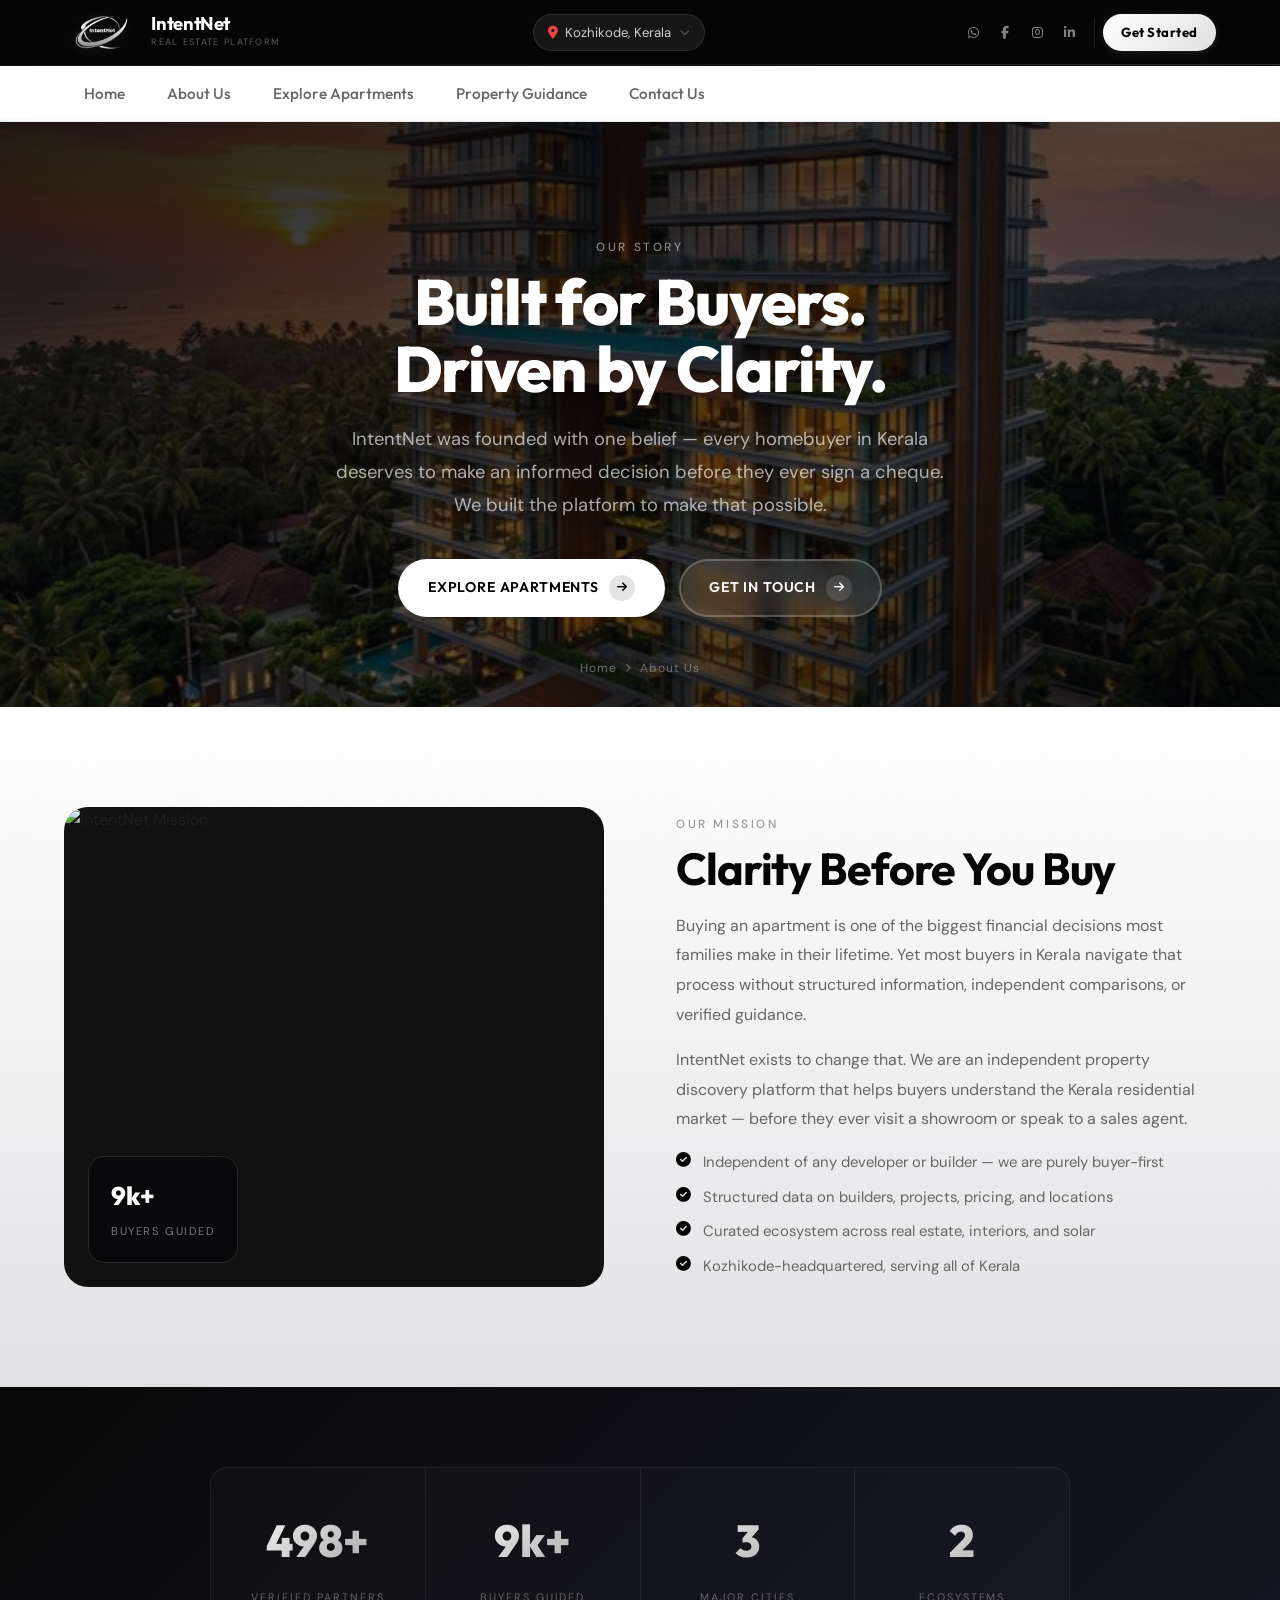
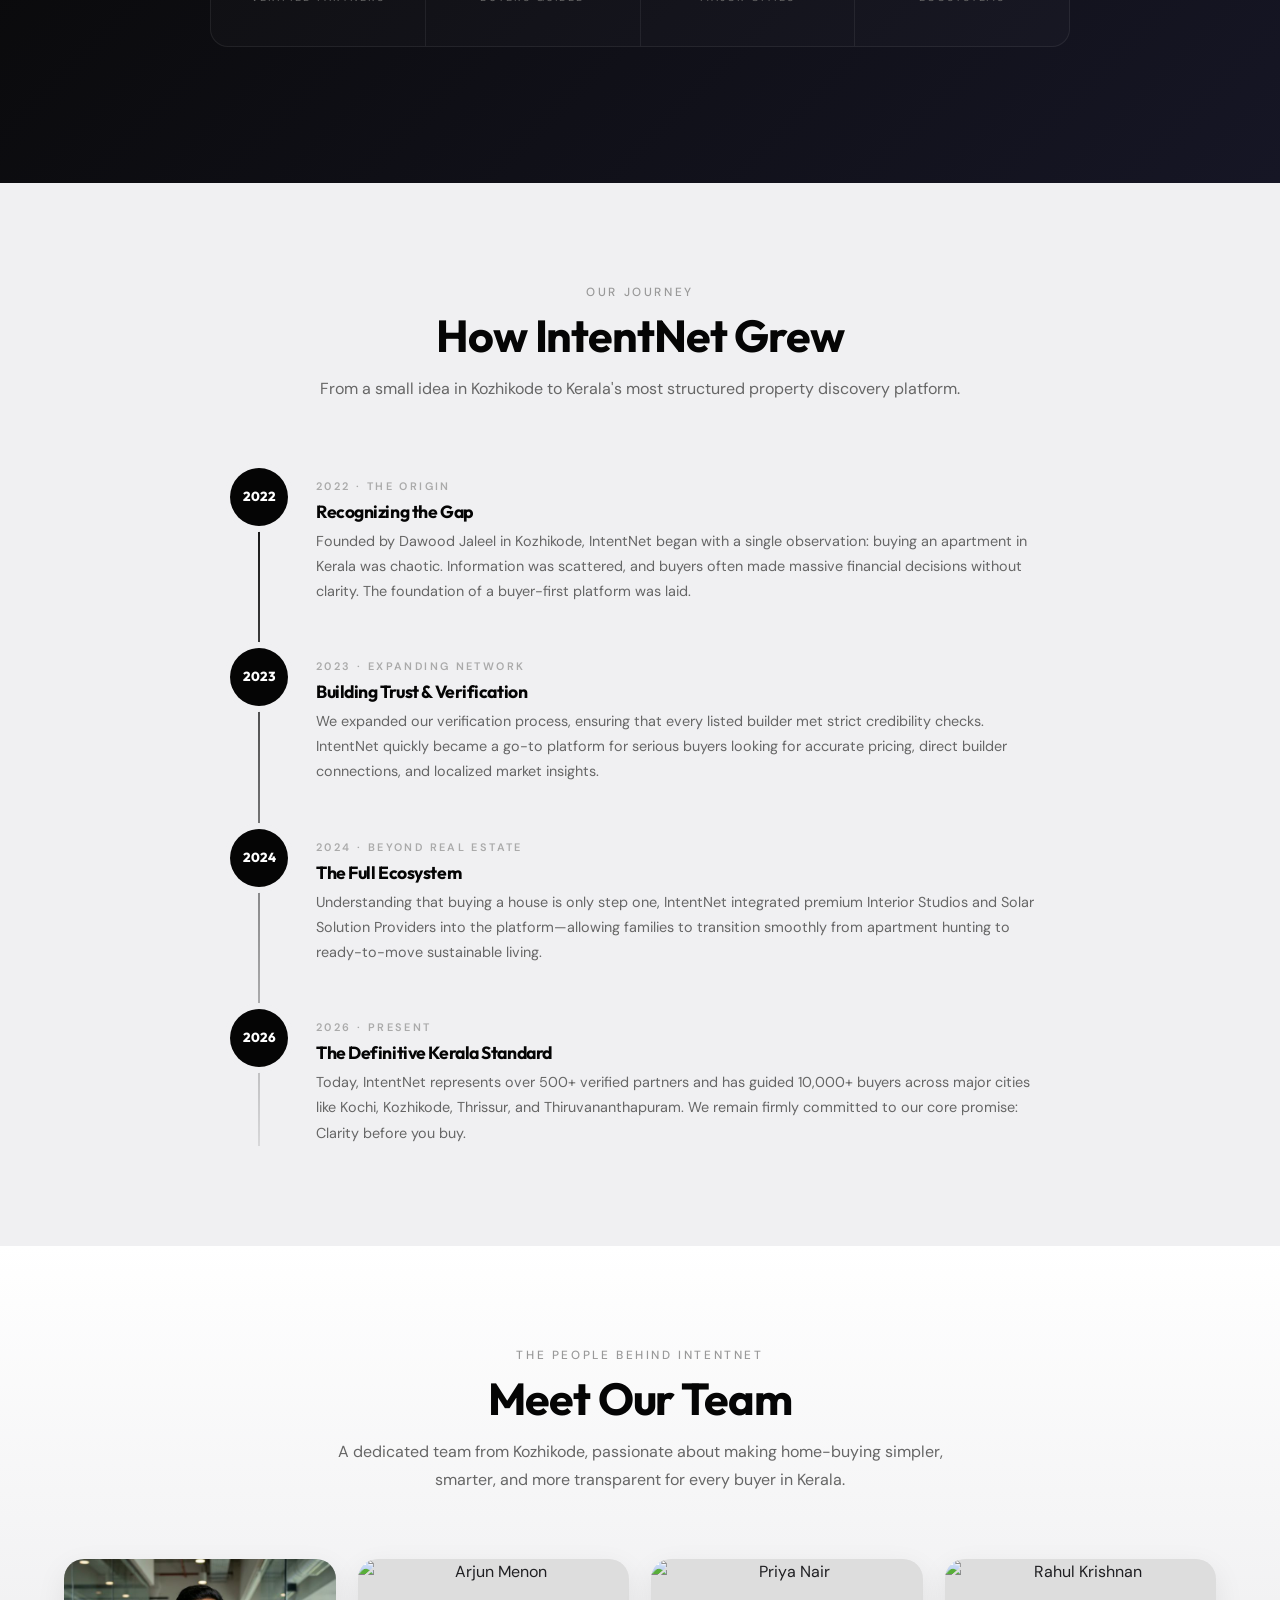
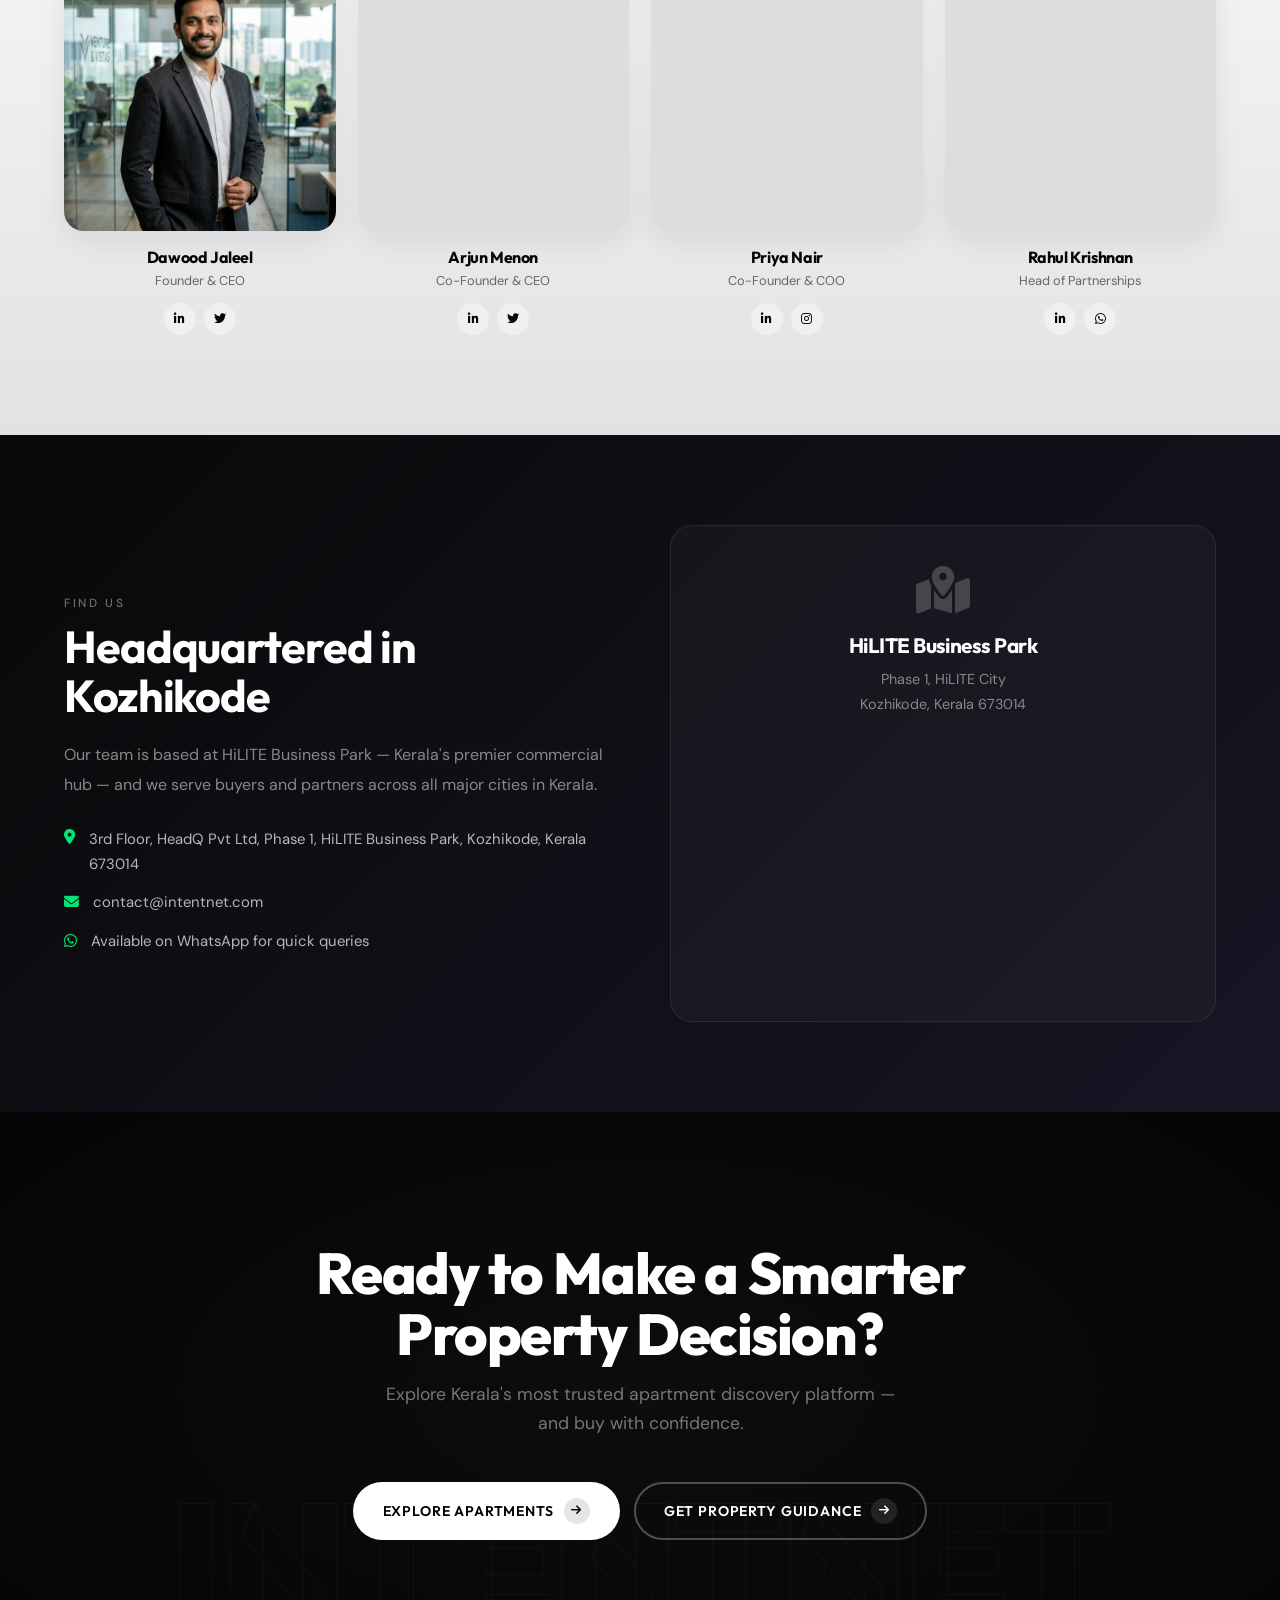
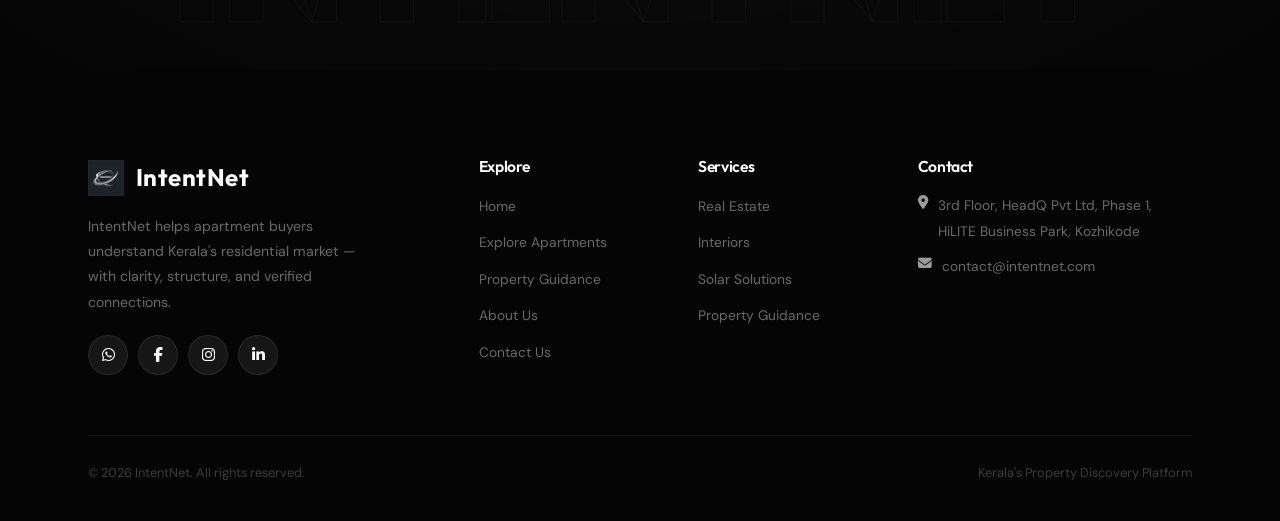
==== commit 590defa6: "21-03-2026 final part" ====
--- a/about.html
+++ b/about.html
@@ -81,8 +81,7 @@
 
   <!-- ============================================================ PAGE HERO ============================================================ -->
   <section class="pg-hero">
-    <div class="pg-hero-bg"
-      style="background-image:url('https://images.unsplash.com/photo-1600607687644-aac4c15cecb1?auto=format&fit=crop&w=2000&q=80');">
+    <div class="pg-hero-bg" style="background-image:url('assets/banners/hero-banner-about.png');">
     </div>
     <div class="pg-hero-ov"></div>
     <div class="pg-hero-content rv">
@@ -215,9 +214,7 @@
     <div class="ab-team">
       <div class="ab-tmember sg">
         <div class="ab-tphoto">
-          <img loading="lazy"
-            src="https://images.unsplash.com/photo-1560250097-0b93528c311a?auto=format&fit=crop&w=400&q=80"
-            alt="Dawood Jaleel">
+          <img loading="lazy" src="assets/image-cards/team-dawood.png" alt="Dawood Jaleel">
         </div>
         <h3>Dawood Jaleel</h3>
         <span>Founder &amp; CEO</span>
@@ -265,7 +262,7 @@
           <a href="#"><i class="fa-brands fa-whatsapp"></i></a>
         </div>
       </div>
-      <div class="ab-tmember sg">
+      <!-- <div class="ab-tmember sg">
         <div class="ab-tphoto">
           <img loading="lazy"
             src="https://images.unsplash.com/photo-1438761681033-6461ffad8d80?auto=format&fit=crop&w=400&q=80"
@@ -277,7 +274,7 @@
           <a href="#"><i class="fa-brands fa-linkedin-in"></i></a>
           <a href="#"><i class="fa-brands fa-twitter"></i></a>
         </div>
-      </div>
+      </div> -->
     </div>
   </section>
 
@@ -305,6 +302,7 @@
           </div>
         </div>
       </div>
+
       <div class="rr"
         style="background:rgba(255,255,255,.03);border:1px solid rgba(255,255,255,.08);border-radius:22px;padding:40px;text-align:center;">
         <i class="fa-solid fa-map-location-dot"
@@ -312,9 +310,9 @@
         <h3 style="color:#fff;font-size:1.3rem;margin-bottom:10px;">HiLITE Business Park</h3>
         <p style="color:#888;font-size:.9rem;line-height:1.75;margin-bottom:24px;">Phase 1, HiLITE City<br>Kozhikode,
           Kerala 673014</p>
-        <a href="https://maps.google.com" target="_blank" rel="noopener" class="btn btn-wh"
-          style="display:inline-flex;"><span class="btn-rip"></span>Open in Maps<span class="btn-arr"><i
-              class="fa-solid fa-arrow-right"></i></span></a>
+        <div style="border-radius:14px; overflow:hidden; margin-top:10px;">
+          <iframe src="https://www.google.com/maps/embed?pb=!1m18!1m12!1m3!1d15652.74045054653!2d75.8150015026331!3d11.247789104170351!2m3!1f0!2f0!3f0!3m2!1i1024!2i768!4f13.1!3m3!1m2!1s0x3ba65b987d157b75%3A0x1cb91250aa9a210a!2sHeadQ!5e0!3m2!1sen!2sin!4v1774088388832!5m2!1sen!2sin" width="100%" height="240" style="border:0; display:block;" allowfullscreen="" loading="lazy" referrerpolicy="no-referrer-when-downgrade"></iframe>
+        </div>
       </div>
     </div>
   </section>
@@ -342,7 +340,12 @@
     <div class="container">
       <div class="ftgrid">
         <div class="ftbrand">
-          <img src="assets/logo/intentnet.jpeg" alt="IntentNet" onerror="this.alt='IntentNet'">
+          <div style="display:flex; align-items:center; gap:12px; margin-bottom:16px;">
+            <img src="assets/logo/intentnet.jpeg" alt="IntentNet" onerror="this.alt='IntentNet'"
+              style="margin-bottom:0; height:36px;">
+            <span
+              style="font-family:'Outfit', sans-serif; font-size:1.5rem; font-weight:700; color:#fff; letter-spacing:0.02em;">IntentNet</span>
+          </div>
           <p>IntentNet helps apartment buyers understand Kerala's residential market — with clarity, structure, and
             verified connections.</p>
           <div class="ftsoc">
